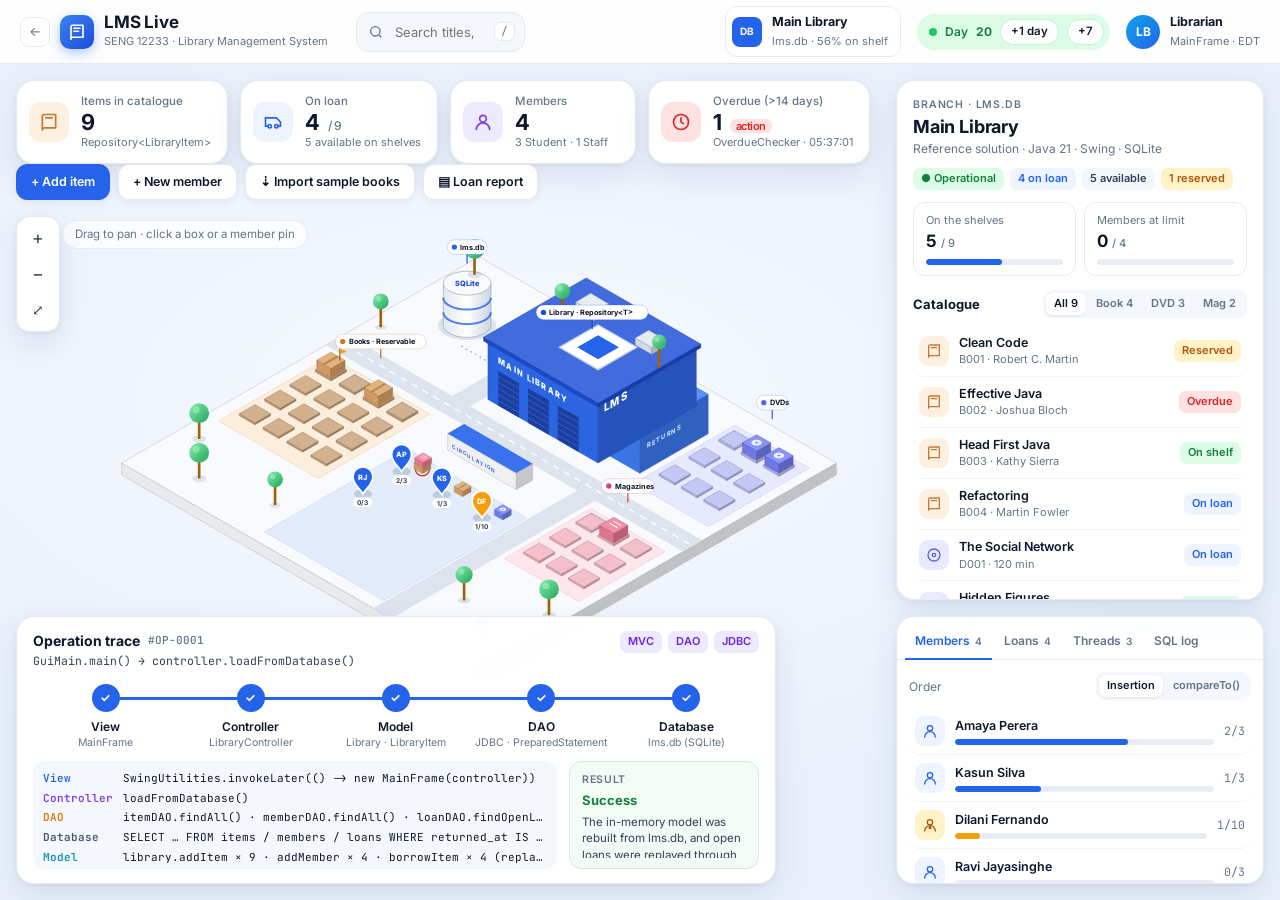
==== lms-demo/index.html @ fa18c715 "Add interactive LMS demo page Visual, interactive walkthrough of the LMS reference solution: isometr" ====
<!DOCTYPE html>
<html lang="en">
<head>
<meta charset="UTF-8"/>
<meta name="viewport" content="width=device-width, initial-scale=1.0"/>
<title>LMS Live Demo</title>
<meta name="description" content="Interactive, visual demo of the SENG 12233 Library Management System: encapsulation, inheritance, interfaces, exceptions, MVC, generics, JDBC and threads."/>
<link rel="preconnect" href="https://fonts.googleapis.com"/><link rel="preconnect" href="https://fonts.gstatic.com" crossorigin/>
<link href="https://fonts.googleapis.com/css2?family=Inter:wght@400;500;600;700&family=JetBrains+Mono:wght@400;500&display=swap" rel="stylesheet"/>
<style>
:root{
  --bg:#e9f0fb; --panel:#ffffff; --ink:#0f172a; --ink-2:#334155; --muted:#64748b; --line:#e5eaf2; --soft:#f4f7fc;
  --blue:#2563eb; --blue-50:#eef4ff; --blue-100:#dbe7ff;
  --green:#15803d; --green-50:#dcfce7; --amber:#b45309; --amber-50:#fef3c7; --red:#dc2626; --red-50:#fee2e2;
  --book:#c27a34; --dvd:#5b63e6; --mag:#d9466d; --staff:#f59e0b;
  --l-view:#2563eb; --l-ctrl:#7c3aed; --l-model:#0891b2; --l-dao:#d97706; --l-db:#475569;
  --shadow:0 12px 32px rgba(30,58,110,.10), 0 2px 6px rgba(30,58,110,.06);
  --mono:'JetBrains Mono',ui-monospace,Menlo,monospace;
}
*{box-sizing:border-box;margin:0;padding:0}
html,body{height:100%}
body{font-family:Inter,-apple-system,Segoe UI,sans-serif;background:var(--bg);color:var(--ink);font-size:13px;line-height:1.45;overflow:hidden}
button{font:inherit;cursor:pointer;border:none;background:none;color:inherit}
input,select{font:inherit;color:inherit}
code,.mono{font-family:var(--mono);font-size:.92em}
a{color:inherit;text-decoration:none}

/* ---------- Top bar ---------- */
.topbar{height:64px;display:flex;align-items:center;gap:16px;padding:0 20px;background:rgba(255,255,255,.92);backdrop-filter:blur(12px);border-bottom:1px solid var(--line);position:relative;z-index:30}
.brand{display:flex;align-items:center;gap:10px;min-width:0}
.back{width:30px;height:30px;border-radius:9px;display:grid;place-items:center;color:var(--muted);border:1px solid var(--line)}
.back:hover{color:var(--blue);border-color:var(--blue-100)}
.logo{width:34px;height:34px;border-radius:10px;background:linear-gradient(135deg,#3b82f6,#1d4ed8);display:grid;place-items:center;box-shadow:0 4px 12px rgba(37,99,235,.35)}
.brand b{font-size:17px;letter-spacing:-.01em;display:block;line-height:1.1}
.brand small{color:var(--muted);font-size:11px;white-space:nowrap}
.search{flex:1;max-width:520px;position:relative;margin-left:12px}
.search input{width:100%;height:40px;border-radius:12px;border:1px solid var(--line);background:var(--soft);padding:0 44px 0 38px;outline:none;transition:border-color .2s, box-shadow .2s}
.search input:focus{border-color:#93b4f8;box-shadow:0 0 0 4px rgba(37,99,235,.12);background:#fff}
.search .s-ic{position:absolute;left:12px;top:12px;color:var(--muted)}
.search kbd{position:absolute;right:10px;top:10px;font-family:var(--mono);font-size:11px;border:1px solid var(--line);border-radius:6px;padding:1px 6px;color:var(--muted);background:#fff}
.dropdown{position:absolute;top:46px;left:0;right:0;background:#fff;border-radius:14px;box-shadow:var(--shadow);border:1px solid var(--line);padding:6px;display:none;z-index:40}
.dropdown.open{display:block}
.dropdown .dd-head{padding:6px 8px;color:var(--muted);font-size:11px;display:flex;justify-content:space-between;gap:8px}
.dropdown .dd-row{display:flex;align-items:center;gap:10px;padding:7px 8px;border-radius:9px;cursor:pointer}
.dropdown .dd-row:hover{background:var(--blue-50)}
.spacer{flex:1}
.hub{display:flex;align-items:center;gap:10px;padding:6px 12px 6px 6px;border:1px solid var(--line);border-radius:12px;background:#fff}
.hub-badge{width:30px;height:30px;border-radius:8px;background:var(--blue);color:#fff;display:grid;place-items:center;font-weight:700;font-size:10px}
.hub b{display:block;font-size:12.5px}.hub small{color:var(--muted);font-size:11px}
.clock{display:flex;align-items:center;gap:8px;padding:0 6px 0 12px;height:36px;border-radius:999px;background:var(--green-50);color:var(--green);font-weight:600;font-size:12px;white-space:nowrap}
.clock button{height:26px;padding:0 10px;border-radius:999px;background:#fff;color:var(--ink);font-weight:600;font-size:11.5px;border:1px solid #bbf7d0}
.clock button:hover{border-color:var(--green)}
.live-dot{width:8px;height:8px;border-radius:50%;background:#22c55e;box-shadow:0 0 0 0 rgba(34,197,94,.6);animation:live 1.8s infinite}
@keyframes live{70%{box-shadow:0 0 0 8px rgba(34,197,94,0)}100%{box-shadow:0 0 0 0 rgba(34,197,94,0)}}
.user{display:flex;align-items:center;gap:10px}
.avatar{width:34px;height:34px;border-radius:50%;background:linear-gradient(135deg,#0ea5e9,#2563eb);color:#fff;display:grid;place-items:center;font-weight:700;font-size:12px}
.user b{display:block;font-size:12.5px}.user small{color:var(--muted);font-size:11px}

/* ---------- Stage ---------- */
.stage{position:relative;height:calc(100vh - 64px);min-height:640px;overflow:hidden;
  background:radial-gradient(1200px 600px at 40% 40%, #f6f9ff 0%, var(--bg) 70%)}
#scene{position:absolute;inset:0;width:100%;height:100%;cursor:grab;touch-action:none;user-select:none}
#scene.dragging{cursor:grabbing}
.overlay{position:absolute;z-index:5}
.panel{background:rgba(255,255,255,.96);border:1px solid rgba(226,232,240,.9);border-radius:18px;box-shadow:var(--shadow);backdrop-filter:blur(10px)}

/* KPIs */
.kpis{top:16px;left:16px;display:flex;gap:12px;flex-wrap:wrap;max-width:calc(100% - 420px)}
.kpi{display:flex;gap:12px;align-items:center;padding:12px 16px 12px 12px;min-width:186px}
.kpi .k-ic{width:40px;height:40px;border-radius:12px;display:grid;place-items:center;flex:none}
.kpi .k-lbl{font-size:11.5px;color:var(--muted);font-weight:500}
.kpi .k-val{font-size:22px;font-weight:700;letter-spacing:-.02em;line-height:1.15;display:flex;align-items:baseline;gap:8px}
.kpi .k-sub{font-size:11px;color:var(--muted)}
.delta{font-size:11px;font-weight:600;color:var(--green);background:var(--green-50);border-radius:6px;padding:1px 6px}
.delta.red{color:var(--red);background:var(--red-50)}
.kpi.flash{animation:flash .8s}
@keyframes flash{0%{box-shadow:0 0 0 0 rgba(37,99,235,.45),var(--shadow)}100%{box-shadow:0 0 0 14px rgba(37,99,235,0),var(--shadow)}}

.actions{top:100px;left:16px;display:flex;gap:8px;flex-wrap:wrap}
.btn{height:36px;padding:0 14px;border-radius:11px;display:inline-flex;align-items:center;gap:7px;font-weight:600;font-size:12.5px;background:#fff;border:1px solid var(--line);box-shadow:0 2px 6px rgba(30,58,110,.06);transition:transform .15s, border-color .15s, background .15s;white-space:nowrap}
.btn:hover{border-color:#b6cbf5;transform:translateY(-1px)}
.btn.primary{background:var(--blue);color:#fff;border-color:var(--blue)}
.btn.primary:hover{background:#1d4ed8}
.btn.sm{height:30px;padding:0 10px;font-size:12px;border-radius:9px}
.btn.danger{color:var(--red)}
.btn:disabled{opacity:.45;cursor:not-allowed;transform:none}

.zoom{left:16px;top:152px;display:flex;flex-direction:column;padding:4px;gap:2px;border-radius:14px}
.zoom button{width:34px;height:34px;border-radius:10px;display:grid;place-items:center;color:var(--ink-2);font-size:18px}
.zoom button:hover{background:var(--blue-50);color:var(--blue)}
.hint{position:absolute;left:62px;top:156px;z-index:4;font-size:11.5px;color:var(--muted);background:rgba(255,255,255,.8);border:1px solid var(--line);border-radius:999px;padding:5px 12px}

/* Inspector */
.inspector{top:16px;right:16px;width:368px;bottom:300px;display:flex;flex-direction:column;overflow:hidden}
.ins-scroll{overflow-y:auto;padding:16px;flex:1}
.ins-scroll::-webkit-scrollbar,.dock-body::-webkit-scrollbar,.log::-webkit-scrollbar{width:6px}
.ins-scroll::-webkit-scrollbar-thumb,.dock-body::-webkit-scrollbar-thumb,.log::-webkit-scrollbar-thumb{background:#d7deea;border-radius:6px}
.eyebrow{font-size:10.5px;font-weight:600;letter-spacing:.08em;text-transform:uppercase;color:var(--muted)}
.ins-title{font-size:18px;font-weight:700;letter-spacing:-.01em;margin-top:2px}
.ins-sub{color:var(--muted);font-size:12px}
.chips{display:flex;flex-wrap:wrap;gap:6px}
.chip{display:inline-flex;align-items:center;gap:5px;font-size:11px;font-weight:600;padding:3px 8px;border-radius:7px;background:var(--soft);color:var(--ink-2);white-space:nowrap}
.chip.green{background:var(--green-50);color:var(--green)}.chip.blue{background:var(--blue-50);color:var(--blue)}
.chip.amber{background:var(--amber-50);color:var(--amber)}.chip.red{background:var(--red-50);color:var(--red)}
.chip.violet{background:#ede9fe;color:#6d28d9}
.stats2{display:grid;grid-template-columns:1fr 1fr;gap:8px;margin:12px 0}
.stat{border:1px solid var(--line);border-radius:12px;padding:10px 12px}
.stat .s-l{font-size:11px;color:var(--muted)}.stat .s-v{font-size:17px;font-weight:700}
.stat .s-v small{font-size:11px;color:var(--muted);font-weight:500}
.bar{height:6px;border-radius:6px;background:#e8edf5;overflow:hidden;margin-top:6px}
.bar>i{display:block;height:100%;border-radius:6px;background:var(--blue);transition:width .5s}
.sec-h{display:flex;align-items:center;justify-content:space-between;margin:14px 0 8px}
.sec-h b{font-size:13px}
.seg{display:flex;background:var(--soft);border-radius:9px;padding:3px;gap:2px}
.seg button{padding:3px 8px;border-radius:7px;font-size:11px;font-weight:600;color:var(--muted)}
.seg button.on{background:#fff;color:var(--ink);box-shadow:0 1px 3px rgba(0,0,0,.08)}
.rows{display:flex;flex-direction:column}
.row{display:flex;align-items:center;gap:10px;padding:8px 6px;border-radius:10px;cursor:pointer;border-bottom:1px solid #f0f3f8}
.row:hover{background:var(--blue-50)}
.row .r-main{flex:1;min-width:0}
.row .r-t{font-weight:600;font-size:12.5px;white-space:nowrap;overflow:hidden;text-overflow:ellipsis}
.row .r-s{font-size:11px;color:var(--muted);white-space:nowrap;overflow:hidden;text-overflow:ellipsis}
.ic{width:30px;height:30px;border-radius:9px;display:grid;place-items:center;flex:none}
.ic.Book{background:#fdf0e1;color:var(--book)}.ic.DVD{background:#e9eaff;color:var(--dvd)}.ic.Magazine{background:#fde6ec;color:var(--mag)}
.ic.Student{background:var(--blue-50);color:var(--blue)}.ic.Staff{background:var(--amber-50);color:var(--amber)}
.linkback{font-size:12px;color:var(--blue);font-weight:600;display:inline-flex;gap:4px;margin-bottom:10px}
.sig{background:#0f172a;color:#e2e8f0;border-radius:12px;padding:10px 12px;font-family:var(--mono);font-size:11.5px;line-height:1.6;margin:10px 0;overflow-x:auto;white-space:pre}
.sig .kw{color:#f472b6}.sig .ty{color:#7dd3fc}.sig .cm{color:#64748b}.sig .st{color:#86efac}.sig .nu{color:#fbbf24}
.fields{border:1px solid var(--line);border-radius:12px;overflow:hidden}
.fields div{display:flex;justify-content:space-between;gap:10px;padding:6px 10px;font-size:12px;border-bottom:1px solid #f0f3f8}
.fields div:last-child{border-bottom:none}
.fields span:first-child{font-family:var(--mono);color:var(--muted);font-size:11.5px}
.fields span:last-child{font-weight:600;text-align:right;overflow:hidden;text-overflow:ellipsis;white-space:nowrap}
.act{display:flex;gap:6px;align-items:center;margin-top:8px}
.act select{flex:1;min-width:0;height:32px;border-radius:9px;border:1px solid var(--line);padding:0 8px;background:#fff}
.fee-row{display:grid;grid-template-columns:76px 1fr 54px;gap:8px;align-items:center;font-size:12px;padding:3px 0}
.fee-row.me{font-weight:700}
.fee-row .bar{margin:0;height:8px}
input[type=range]{width:100%;accent-color:var(--blue)}
.note{font-size:11.5px;color:var(--muted);margin-top:6px}
.note code{color:var(--ink-2)}

/* Tracker */
.tracker{left:16px;bottom:16px;right:400px;max-width:760px;height:268px;padding:14px 16px;display:flex;flex-direction:column}
.tr-head{display:flex;justify-content:space-between;gap:12px;align-items:flex-start}
.tr-title{font-weight:700;font-size:14px;display:flex;align-items:center;gap:8px}
.tr-title .tag{font-family:var(--mono);font-size:11px;color:var(--muted);font-weight:500}
.tr-call{font-family:var(--mono);font-size:11.5px;color:var(--ink-2);margin-top:2px;white-space:nowrap;overflow:hidden;text-overflow:ellipsis;max-width:420px}
.steps{display:grid;grid-template-columns:repeat(5,1fr);margin:14px 0 10px;position:relative}
.step{display:flex;flex-direction:column;align-items:center;text-align:center;position:relative;min-width:0}
.step::before{content:'';position:absolute;top:13px;right:50%;width:100%;height:3px;background:#e3e9f3;z-index:0}
.step:first-child::before{display:none}
.step.done::before,.step.error::before{background:var(--blue)}
.step .dot{width:28px;height:28px;border-radius:50%;background:#fff;border:3px solid #dbe3ef;display:grid;place-items:center;position:relative;z-index:1;font-size:12px;font-weight:700;color:#9aa8bd;transition:all .25s}
.step.done .dot{background:var(--blue);border-color:var(--blue);color:#fff}
.step.error .dot{background:var(--red);border-color:var(--red);color:#fff;box-shadow:0 0 0 5px var(--red-50)}
.step.active .dot{border-color:var(--blue);color:var(--blue);box-shadow:0 0 0 5px var(--blue-100)}
.step .lbl{font-weight:600;font-size:12px;margin-top:6px}
.step .sub{font-size:10.5px;color:var(--muted);white-space:nowrap;overflow:hidden;text-overflow:ellipsis;max-width:100%;padding:0 4px}
.step.skip .lbl,.step.skip .sub{opacity:.45}
.tr-body{display:flex;gap:12px;flex:1;min-height:0}
.log{flex:1;overflow-y:auto;background:var(--soft);border-radius:12px;padding:8px 10px;font-family:var(--mono);font-size:11px;list-style:none;counter-reset:l}
.log li{display:flex;gap:8px;padding:2px 0;opacity:0;animation:in .3s forwards;white-space:nowrap}
.log li .ly{flex:none;width:72px;font-weight:600}
.log li .tx{overflow:hidden;text-overflow:ellipsis}
.log li.err .tx{color:var(--red);font-weight:600}
@keyframes in{from{opacity:0;transform:translateY(3px)}to{opacity:1;transform:none}}
.result{width:190px;flex:none;border-radius:12px;padding:10px 12px;border:1px solid var(--line);display:flex;flex-direction:column;gap:4px;overflow:hidden}
.result.ok{background:#f3fbf6;border-color:#c9efd7}.result.err{background:#fff5f5;border-color:#fbd0d0}
.result .r-k{font-size:10.5px;font-weight:600;letter-spacing:.06em;text-transform:uppercase;color:var(--muted)}
.result .r-h{font-weight:700;font-size:13px;word-break:break-word}
.result.ok .r-h{color:var(--green)}.result.err .r-h{color:var(--red)}
.result .r-m{font-size:11.5px;color:var(--ink-2);overflow-y:auto}

/* Dock */
.dock{right:16px;bottom:16px;width:368px;height:268px;display:flex;flex-direction:column;overflow:hidden}
.tabs{display:flex;gap:2px;padding:8px 8px 0;border-bottom:1px solid var(--line)}
.tabs button{padding:7px 10px 9px;font-weight:600;font-size:12px;color:var(--muted);border-bottom:2px solid transparent;margin-bottom:-1px}
.tabs button.on{color:var(--blue);border-color:var(--blue)}
.tabs button small{font-weight:600;color:var(--muted);margin-left:2px}
.dock-body{flex:1;overflow-y:auto;padding:8px 12px 12px}
.th{display:flex;align-items:center;gap:10px;padding:9px 10px;border:1px solid var(--line);border-radius:12px;margin-bottom:8px}
.th .t-main{flex:1;min-width:0}
.th b{font-size:12.5px}
.th .t-s{font-size:11px;color:var(--muted)}
.beat{width:10px;height:10px;border-radius:50%;background:#cbd5e1;flex:none}
.beat.on{background:#22c55e;animation:live 1.8s infinite}
.beat.pulse{animation:beat .6s}
@keyframes beat{0%{transform:scale(1.8);background:#16a34a}100%{transform:scale(1)}}
.sql{font-family:var(--mono);font-size:10.8px;line-height:1.5}
.sql div{padding:3px 0;border-bottom:1px dashed #edf1f7;word-break:break-word}
.sql .th-n{color:var(--muted)}
.sql .bg{opacity:.55}
.race{display:grid;grid-template-columns:1fr 1fr;gap:8px;margin-top:6px}
.race .stat .s-v{font-family:var(--mono)}
table.tbl{width:100%;border-collapse:collapse;font-size:11.5px}
.tbl th{text-align:left;font-weight:600;color:var(--muted);font-size:10.5px;text-transform:uppercase;letter-spacing:.05em;padding:6px 4px;border-bottom:1px solid var(--line)}
.tbl td{padding:6px 4px;border-bottom:1px solid #f0f3f8;white-space:nowrap;max-width:120px;overflow:hidden;text-overflow:ellipsis}

/* Toasts / modal */
#toasts{position:absolute;top:16px;left:50%;transform:translateX(-50%);z-index:50;display:flex;flex-direction:column;gap:8px;align-items:center;pointer-events:none}
.toast{pointer-events:auto;display:flex;gap:10px;align-items:flex-start;background:#fff;border-radius:14px;padding:10px 14px;box-shadow:0 18px 40px rgba(15,23,42,.18);border:1px solid var(--line);max-width:440px;animation:tin .35s cubic-bezier(.2,.9,.3,1.2)}
.toast .t-ic{width:26px;height:26px;border-radius:8px;display:grid;place-items:center;flex:none;font-weight:800;color:#fff}
.toast.err .t-ic{background:var(--red)}.toast.ok .t-ic{background:#16a34a}.toast.warn .t-ic{background:#f59e0b}
.toast b{display:block;font-size:12.5px}.toast span{font-size:12px;color:var(--ink-2)}
@keyframes tin{from{opacity:0;transform:translateY(-10px) scale(.96)}}
.modal{position:fixed;inset:0;background:rgba(15,23,42,.35);backdrop-filter:blur(3px);z-index:100;display:none;place-items:center;padding:16px}
.modal.open{display:grid}
.modal-card{background:#fff;border-radius:20px;box-shadow:0 30px 80px rgba(15,23,42,.3);width:min(460px,100%);max-height:90vh;overflow:auto;padding:20px;animation:tin .3s}
.modal-card h3{font-size:17px;margin-bottom:2px}
.form{display:flex;flex-direction:column;gap:10px;margin-top:14px}
.form label{font-size:11.5px;font-weight:600;color:var(--ink-2);display:flex;flex-direction:column;gap:4px}
.form input{height:38px;border-radius:10px;border:1px solid var(--line);padding:0 12px;outline:none}
.form input:focus{border-color:#93b4f8;box-shadow:0 0 0 4px rgba(37,99,235,.12)}
.form .err-box{background:var(--red-50);color:var(--red);border-radius:10px;padding:8px 10px;font-size:12px;display:none}
.form .err-box.show{display:block}
.m-foot{display:flex;justify-content:flex-end;gap:8px;margin-top:16px}
.report-bar{display:grid;grid-template-columns:120px 1fr 28px;gap:10px;align-items:center;padding:4px 0;font-size:12.5px}
.report-bar .bar{height:12px;margin:0}

/* Scene */
.it{transition:transform .75s cubic-bezier(.45,.05,.2,1),opacity .3s;cursor:pointer}
.it.dim,.mem.dim{opacity:.18}
.it:hover .shape{filter:brightness(1.08)}
.it .selpin,.it .flag,.it .od{display:none}
.it.sel .selpin{display:block}
.it.reserved .flag{display:block}
.it.overdue .od{display:block}
.it.hl .shape{filter:drop-shadow(0 0 6px rgba(37,99,235,.9))}
.selpin{animation:bob 1.6s ease-in-out infinite}
@keyframes bob{50%{transform:translateY(-5px)}}
.od circle{animation:odp 1.4s infinite;transform-box:fill-box;transform-origin:center}
@keyframes odp{0%{transform:scale(.6);opacity:.9}100%{transform:scale(1.6);opacity:0}}
.mem{cursor:pointer;transition:opacity .3s}
.mem .mname{display:none}
.mem:hover .mname,.mem.sel .mname{display:block}
.mem.sel .pinbody{filter:drop-shadow(0 0 0 #fff) drop-shadow(0 4px 10px rgba(37,99,235,.55))}
.mem .pinbody{transition:transform .2s;transform-box:fill-box;transform-origin:bottom center}
.mem:hover .pinbody{transform:translateY(-3px)}
.dbring{opacity:0}
.db.pulse .dbring{animation:ring 1s}
@keyframes ring{0%{opacity:.8;transform:scale(1)}100%{opacity:0;transform:scale(1.8)}}
.dbring{transform-box:fill-box;transform-origin:center}
.flow{fill:none;stroke:var(--blue);stroke-width:2.5;stroke-dasharray:6 6;stroke-linecap:round;animation:flow 1.2s linear forwards}
@keyframes flow{0%{stroke-dashoffset:60;opacity:1}80%{opacity:1}100%{stroke-dashoffset:0;opacity:0}}
#van{transition:transform 1.4s cubic-bezier(.5,.05,.3,1),opacity .6s;opacity:0}
#van.on{opacity:1}

/* ---------- Responsive ---------- */
@media (max-width:1180px){
  body{overflow:auto}
  .topbar{flex-wrap:wrap;height:auto;padding:10px 16px;gap:10px}
  .search{order:5;flex-basis:100%;max-width:none;margin-left:0}
  .hub,.user{display:none}
  .stage{height:auto;min-height:0;display:flex;flex-direction:column;gap:12px;padding:12px 16px 24px;overflow:visible}
  .stage>*{min-width:0;max-width:100%}
  #scene{position:relative;height:min(58vh,520px);min-height:340px;order:3;border-radius:18px;background:rgba(255,255,255,.35)}
  .overlay{position:static;max-width:none}
  .kpis{order:1;display:grid;grid-template-columns:repeat(2,minmax(0,1fr));gap:8px}
  .kpi>div{min-width:0}.kpi .k-sub,.kpi .k-lbl{white-space:nowrap;overflow:hidden;text-overflow:ellipsis}
  .tr-call{max-width:100%}.tr-head{flex-direction:column}
  .clock{margin-left:auto}
  .kpi{min-width:0}
  .actions{order:2}
  .zoom,.hint{display:none}
  .tracker{order:4;height:auto;max-width:none}
  .tr-body{flex-direction:column}
  .result{width:auto}
  .log{max-height:150px}
  .inspector{order:5;width:auto;max-height:none}
  .dock{order:6;width:auto;height:380px}
  #toasts{position:fixed;top:12px}
}
@media (max-width:560px){
  .kpi .k-val{font-size:18px}
  .kpi{padding:10px}
  .kpi .k-ic{display:none}
  .steps .sub{display:none}
  .step .lbl{font-size:10.5px}
  .clock{font-size:11px}
  .brand small{display:none}
  .brand b{font-size:15px}
  .clock #nextWeek{display:none}
}
</style>
</head>
<body>

<header class="topbar">
  <div class="brand">
    <a class="back" href="../index.html" title="Back to the course page">←</a>
    <div class="logo"><svg width="18" height="18" viewBox="0 0 24 24" fill="none" stroke="#fff" stroke-width="2.2" stroke-linecap="round" stroke-linejoin="round"><path d="M4 19.5V5a2 2 0 0 1 2-2h14v16H6.5A2.5 2.5 0 0 0 4 21.5z"/><path d="M8 7h8M8 11h6"/></svg></div>
    <div><b>LMS Live</b><small>SENG 12233 · Library Management System</small></div>
  </div>
  <div class="search">
    <svg class="s-ic" width="16" height="16" viewBox="0 0 24 24" fill="none" stroke="currentColor" stroke-width="2"><circle cx="11" cy="11" r="7"/><path d="m20 20-3.5-3.5"/></svg>
    <input id="search" autocomplete="off" placeholder="Search titles, ids, authors…  library.search(text)"/>
    <kbd>/</kbd>
    <div id="searchDrop" class="dropdown"></div>
  </div>
  <div class="spacer"></div>
  <div class="hub"><span class="hub-badge">DB</span><div><b>Main Library</b><small id="hubSub"></small></div></div>
  <div class="clock"><span class="live-dot"></span>Day <b id="dayNum"></b><button id="nextDay" title="Advance the simulated clock">+1 day</button><button id="nextWeek" title="Advance the simulated clock">+7</button></div>
  <div class="user"><div class="avatar">LB</div><div><b>Librarian</b><small>MainFrame · EDT</small></div></div>
</header>

<main class="stage" id="stage">
  <svg id="scene" xmlns="http://www.w3.org/2000/svg" aria-label="Isometric view of the library">
    <defs>
      <linearGradient id="treeG" x1="0" y1="0" x2="1" y2="1"><stop offset="0" stop-color="#86efac"/><stop offset="1" stop-color="#22a35a"/></linearGradient>
      <linearGradient id="dbG" x1="0" x2="1"><stop offset="0" stop-color="#e2e8f0"/><stop offset=".5" stop-color="#ffffff"/><stop offset="1" stop-color="#cbd5e1"/></linearGradient>
    </defs>
    <g id="world"><g id="ground"></g><g id="statics"></g><g id="ghosts"></g><g id="dyn"></g><g id="fx"></g><g id="labels"></g></g>
  </svg>

  <section class="kpis overlay" id="kpis"></section>
  <div class="actions overlay">
    <button class="btn primary" id="btnAddItem">+ Add item</button>
    <button class="btn" id="btnAddMember">+ New member</button>
    <button class="btn" id="btnImport">⇣ Import sample books</button>
    <button class="btn" id="btnReport">▤ Loan report</button>
  </div>
  <div class="zoom overlay panel">
    <button id="zIn" title="Zoom in">+</button><button id="zOut" title="Zoom out">−</button><button id="zFit" title="Fit" style="font-size:14px">⤢</button>
  </div>
  <div class="hint">Drag to pan · click a box or a member pin</div>

  <aside class="inspector overlay panel"><div class="ins-scroll" id="inspector"></div></aside>
  <section class="tracker overlay panel" id="tracker"></section>
  <section class="dock overlay panel">
    <div class="tabs" id="tabs"></div>
    <div class="dock-body" id="dock"></div>
  </section>
  <div id="toasts"></div>
</main>

<div class="modal" id="modal"><div class="modal-card" id="modalCard"></div></div>

<script>
/* =====================================================================
   1. THE JAVA MODEL, MIRRORED IN JAVASCRIPT
   Same class names, same rules, same exception messages as the
   reference solution (final/src/lms). Every call records a trace entry
   tagged with its MVC layer so the UI can show how a request travels.
   ===================================================================== */
let TRACE = [];
const T = (layer, text) => TRACE.push({ layer, text });

// ---- lms.exception ----
class ItemNotAvailableException extends Error { constructor(m){ super(m); this.name='ItemNotAvailableException'; this.kind='checked'; } }
class MemberNotFoundException extends Error { constructor(id){ super(`No member with id '${id}'`); this.name='MemberNotFoundException'; this.kind='unchecked'; this.memberId=id; } }
class IllegalArgumentException extends Error { constructor(m){ super(m); this.name='IllegalArgumentException'; this.kind='unchecked'; } }
class DataAccessException extends Error { constructor(m){ super(m); this.name='DataAccessException'; this.kind='unchecked'; } }

// ---- lms.model ----
class Member {
  #memberId; #name; #borrowedCount = 0; #maxBorrowLimit;
  constructor(memberId, name, maxBorrowLimit){ this.setMemberId(memberId); this.setName(name); this.#maxBorrowLimit = maxBorrowLimit; }
  getMemberId(){ return this.#memberId; }
  getName(){ return this.#name; }
  getBorrowedCount(){ return this.#borrowedCount; }
  getMaxBorrowLimit(){ return this.#maxBorrowLimit; }
  setMemberId(v){ if (v == null || !String(v).trim()) throw new IllegalArgumentException('Member ID cannot be blank'); this.#memberId = v; }
  setName(v){ if (v == null || !String(v).trim()) throw new IllegalArgumentException('Name cannot be blank'); this.#name = v; }
  setBorrowedCount(v){ if (v < 0) throw new IllegalArgumentException('Borrowed count cannot be negative'); this.#borrowedCount = v; }
  incrementBorrowedCount(){ this.setBorrowedCount(this.#borrowedCount + 1); }
  decrementBorrowedCount(){ this.setBorrowedCount(this.#borrowedCount - 1); }
  /** Natural order: MOST active member first. */
  compareTo(other){ return other.getBorrowedCount() - this.#borrowedCount; }
}
class Student extends Member { static STUDENT_BORROW_LIMIT = 3; constructor(id, name){ super(id, name, Student.STUDENT_BORROW_LIMIT); } }
class Staff extends Member { static STAFF_BORROW_LIMIT = 10; constructor(id, name){ super(id, name, Staff.STAFF_BORROW_LIMIT); } }

/** abstract class LibraryItem implements Loanable */
class LibraryItem {
  #id; #title; #isBorrowed = false; #borrower = null;
  constructor(id, title){
    if (new.target === LibraryItem) throw new TypeError('LibraryItem is abstract; cannot be instantiated');
    this.setId(id); this.setTitle(title);
  }
  getId(){ return this.#id; }
  getTitle(){ return this.#title; }
  isBorrowed(){ return this.#isBorrowed; }
  getBorrower(){ return this.#borrower; }
  setId(v){ if (v == null || !String(v).trim()) throw new IllegalArgumentException('Id cannot be blank'); this.#id = v; }
  setTitle(v){ if (v == null || !String(v).trim()) throw new IllegalArgumentException('Title cannot be blank'); this.#title = v; }
  // ---- Loanable contract ----
  loan(member){
    T('model', `${this.constructor.name}.loan(${member.getMemberId()})  // inherited from LibraryItem`);
    if (this.#isBorrowed) throw new ItemNotAvailableException(`${this.#title} is already on loan.`);
    if (member.getBorrowedCount() >= member.getMaxBorrowLimit())
      throw new ItemNotAvailableException(`${member.getName()} has reached the limit of ${member.getMaxBorrowLimit()} items.`);
    this.#isBorrowed = true; this.#borrower = member; member.incrementBorrowedCount();
    T('model', `isBorrowed = true; ${member.getMemberId()}.borrowedCount → ${member.getBorrowedCount()}`);
  }
  returnItem(){
    T('model', `${this.constructor.name}.returnItem()`);
    if (!this.#isBorrowed) throw new ItemNotAvailableException(`${this.#title} is not on loan.`);
    this.#borrower.decrementBorrowedCount(); this.#borrower = null; this.#isBorrowed = false;
  }
  /** abstract: every subclass MUST override */
  calculateLateFee(daysLate){ throw new Error('abstract method'); }
}
class Book extends LibraryItem {        // extends LibraryItem implements Reservable
  #author; #reservedBy = null;
  constructor(id, title, author){ super(id, title); this.setAuthor(author); }
  getAuthor(){ return this.#author; }
  setAuthor(v){ if (v == null || !String(v).trim()) throw new IllegalArgumentException('Author cannot be blank'); this.#author = v; }
  calculateLateFee(daysLate){ return daysLate * 10.0; }
  reserve(member){
    if (this.#reservedBy) return { ok:false, msg:`${this.getTitle()} is already reserved by ${this.#reservedBy.getName()}` };
    this.#reservedBy = member; return { ok:true, msg:`${this.getTitle()} reserved for ${member.getName()}` };
  }
  cancelReservation(){ this.#reservedBy = null; return { ok:true, msg:`Reservation cancelled for ${this.getTitle()}` }; }
  isReserved(){ return this.#reservedBy != null; }
  getReservedBy(){ return this.#reservedBy; }
}
class DVD extends LibraryItem {
  #durationMinutes;
  constructor(id, title, durationMinutes){ super(id, title); this.#durationMinutes = durationMinutes; }
  getDurationMinutes(){ return this.#durationMinutes; }
  calculateLateFee(daysLate){ return daysLate * 25.0; }
}
class Magazine extends LibraryItem {
  #issueNumber;
  constructor(id, title, issueNumber){ super(id, title); this.#issueNumber = issueNumber; }
  getIssueNumber(){ return this.#issueNumber; }
  calculateLateFee(daysLate){ return daysLate * 5.0; }
}
/** `item instanceof Reservable` - JS has no interfaces, so check the contract's methods. */
const isReservable = x => typeof x.reserve === 'function' && typeof x.isReserved === 'function';

// ---- lms.service ----
/** Repository<T> - generic store, a Map inside for O(1) lookup by id. */
class Repository {
  #store = new Map(); #idOf;
  constructor(idOf){ this.#idOf = idOf; }
  add(e){ const id = this.#idOf(e); if (this.#store.has(id)) throw new IllegalArgumentException(`An entry with id '${id}' already exists`); this.#store.set(id, e); }
  findById(id){ return this.#store.get(id) ?? null; }        // Optional<T>
  exists(id){ return this.#store.has(id); }
  findAll(){ return [...this.#store.values()]; }
  search(pred){ return [...this.#store.values()].filter(pred); }
  size(){ return this.#store.size; }
}

class Library {
  #items = new Repository(i => i.getId());
  #members = new Repository(m => m.getMemberId());
  addItem(item){ this.#items.add(item); T('model', `items.add(${item.constructor.name} ${item.getId()})  // Repository<LibraryItem>`); }
  addMember(m){ this.#members.add(m); T('model', `members.add(${m.constructor.name} ${m.getMemberId()})  // Repository<Member>`); }
  hasItem(id){ return this.#items.exists(id); }
  hasMember(id){ return this.#members.exists(id); }
  findMember(id){
    T('model', `library.findMember("${id}")`);
    const m = this.#members.findById(id);
    if (!m) throw new MemberNotFoundException(id);
    return m;
  }
  findItem(id){
    T('model', `library.findItem("${id}")`);
    const i = this.#items.findById(id);
    if (!i) throw new ItemNotAvailableException(`No item with id '${id}'`);
    return i;
  }
  borrowItem(itemId, memberId){ const m = this.findMember(memberId); const i = this.findItem(itemId); i.loan(m); }
  returnItem(itemId){ this.findItem(itemId).returnItem(); }
  reserveIfPossible(item, member){
    T('model', `item instanceof Reservable → ${isReservable(item)}`);
    if (isReservable(item)) return item.reserve(member);
    return { ok:false, msg:`${item.getTitle()} cannot be reserved.` };
  }
  getItems(){ return this.#items.findAll(); }
  getMembers(){ return this.#members.findAll(); }
  membersByActivity(){ return this.#members.findAll().sort((a, b) => a.compareTo(b)); }   // Collections.sort(list)
  search(text){
    const q = text.trim().toLowerCase();
    return this.#items.search(i => i.getTitle().toLowerCase().includes(q) || i.getId().toLowerCase().includes(q)
      || (i instanceof Book && i.getAuthor().toLowerCase().includes(q)));
  }
  /** groupingBy(borrower name, TreeMap::new, counting()) */
  loansPerMember(){
    const map = {};
    this.#items.findAll().filter(i => i.isBorrowed()).forEach(i => { const n = i.getBorrower().getName(); map[n] = (map[n] || 0) + 1; });
    return Object.fromEntries(Object.entries(map).sort(([a], [b]) => a.localeCompare(b)));
  }
  availableItems(){ return this.#items.findAll().filter(i => !i.isBorrowed()).sort((a, b) => a.getTitle().localeCompare(b.getTitle())); }
}

// ---- lms.dao : an in-memory stand-in for SQLite that logs the real SQL ----
const SQL_LOG = [];
const DB = { items: [], members: [], loans: [], failNext: false };
function sqlLog(sql, thread = 'AWT-EventQueue-0'){
  SQL_LOG.push({ t: clockStr(), thread, sql });
  if (SQL_LOG.length > 150) SQL_LOG.shift();
  if (!thread.startsWith('overdue') && !BOOTING) pulseDb();
}
const q = v => typeof v === 'number' ? v : `'${String(v).replace(/'/g, "''")}'`;
function maybeFail(){
  if (DB.failNext){ DB.failNext = false; T('db', 'SQLException: [SQLITE_BUSY] database is locked'); T('dao', 'catch (SQLException e) → throw new DataAccessException(...)');
    throw new DataAccessException('Could not save to the database (database is locked)'); }
}
const ItemDAO = {
  insert(item){
    const type = item.constructor.name;
    const detail = item instanceof Book ? item.getAuthor() : item instanceof DVD ? item.getDurationMinutes() : item.getIssueNumber();
    const sql = `INSERT INTO items (id, type, title, detail) VALUES (${q(item.getId())}, ${q(type)}, ${q(item.getTitle())}, ${q(String(detail))})`;
    T('dao', `itemDAO.insert(${item.getId()})  // PreparedStatement`); maybeFail(); T('db', sql);
    DB.items.push({ id: item.getId(), type }); sqlLog(sql, CUR_THREAD);
  }
};
const MemberDAO = {
  insert(m){
    const sql = `INSERT INTO members (id, type, name) VALUES (${q(m.getMemberId())}, ${q(m.constructor.name)}, ${q(m.getName())})`;
    T('dao', `memberDAO.insert(${m.getMemberId()})`); maybeFail(); T('db', sql);
    DB.members.push({ id: m.getMemberId() }); sqlLog(sql);
  }
};
const LoanDAO = {
  recordLoan(itemId, memberId){
    const sql = `INSERT INTO loans (item_id, member_id, borrowed_at) VALUES (${q(itemId)}, ${q(memberId)}, ${q('day ' + STATE.today)})`;
    T('dao', `loanDAO.recordLoan("${itemId}", "${memberId}")`); maybeFail(); T('db', sql);
    DB.loans.push({ itemId, memberId, borrowedAt: STATE.today, returnedAt: null }); sqlLog(sql);
  },
  recordReturn(itemId){
    const sql = `UPDATE loans SET returned_at = ${q('day ' + STATE.today)} WHERE item_id = ${q(itemId)} AND returned_at IS NULL`;
    T('dao', `loanDAO.recordReturn("${itemId}")`); maybeFail(); T('db', sql);
    const row = DB.loans.find(l => l.itemId === itemId && l.returnedAt == null); if (row) row.returnedAt = STATE.today; sqlLog(sql);
  },
  openLoan(itemId){ return DB.loans.find(l => l.itemId === itemId && l.returnedAt == null); },
  countOverdue(loanDays){
    const cutoff = STATE.today - loanDays;
    sqlLog(`SELECT COUNT(*) FROM loans WHERE returned_at IS NULL AND borrowed_at < ${q('day ' + cutoff)}`, 'overdue-checker');
    return DB.loans.filter(l => l.returnedAt == null && l.borrowedAt < cutoff).length;
  },
  history(){ return DB.loans.slice().reverse(); }
};

// ---- the C in MVC ----
class LibraryController {
  constructor(library){ this.library = library; }
  static loanDays(){ return 14; }
  addItem(type, id, title, detail){
    T('controller', `addItem("${type}", "${id}", "${title}", "${detail}")`);
    if (this.library.hasItem(id)) throw new IllegalArgumentException(`An item with id '${id}' already exists`);
    T('controller', `new ${type}(...)  // constructor + setters validate`);
    let item;
    switch (type){
      case 'Book': item = new Book(id, title, detail); break;
      case 'DVD': item = new DVD(id, title, this.#parseWholeNumber(detail, 'Duration')); break;
      case 'Magazine': item = new Magazine(id, title, this.#parseWholeNumber(detail, 'Issue number')); break;
      default: throw new IllegalArgumentException('Unknown item type: ' + type);
    }
    T('model', `${type} created; fields are private, set through validated setters`);
    ItemDAO.insert(item);           // validate → save to DB → add to memory
    this.library.addItem(item);
    return item;
  }
  addMember(type, id, name){
    T('controller', `addMember("${type}", "${id}", "${name}")`);
    if (this.library.hasMember(id)) throw new IllegalArgumentException(`A member with id '${id}' already exists`);
    const m = type === 'Staff' ? new Staff(id, name) : new Student(id, name);
    T('model', `new ${m.constructor.name}(...) → super(id, name, ${m.getMaxBorrowLimit()})`);
    MemberDAO.insert(m);
    this.library.addMember(m);
    return m;
  }
  borrow(itemId, memberId){
    T('controller', `borrow("${itemId}", "${memberId}")`);
    this.library.borrowItem(itemId, memberId);      // rules first
    try { LoanDAO.recordLoan(itemId, memberId); }   // then persist
    catch (e){
      T('controller', `rollback → library.returnItem("${itemId}")`);
      this.library.returnItem(itemId);              // undo the in-memory change
      throw e;
    }
  }
  giveBack(itemId){
    T('controller', `giveBack("${itemId}")`);
    this.library.returnItem(itemId);
    LoanDAO.recordReturn(itemId);
  }
  countOverdue(){ return LoanDAO.countOverdue(LibraryController.loanDays()); }
  search(text){
    T('controller', `search("${text}")`);
    if (!text || !text.trim()){ T('controller', 'blank search → library.getItems()'); return this.library.getItems(); }
    T('model', 'items.search(i -> title / id / author contains q)  // stream().filter()');
    return this.library.search(text);
  }
  #parseWholeNumber(text, label){
    const s = String(text ?? '').trim();
    if (!/^[+-]?\d+$/.test(s)) throw new IllegalArgumentException(`${label} must be a whole number`);
    return parseInt(s, 10);
  }
}

/* =====================================================================
   2. APP STATE + SEED DATA  (what loadFromDatabase() would rebuild)
   ===================================================================== */
const STATE = { today: 20, sel: null, catFilter: 'All', tab: 'members', sortByActivity: false, searchQ: '',
  feeDays: 3, checkerOn: true, lastCheck: null, overdue: 0, importing: false, importPct: 0, importMsg: 'Not started',
  race: null, added: 0, opSeq: 0 };
let BOOTING = true, CUR_THREAD = 'AWT-EventQueue-0';
const library = new Library();
const controller = new LibraryController(library);

(function seed(){
  [['Book','B001','Clean Code','Robert C. Martin'],['Book','B002','Effective Java','Joshua Bloch'],['Book','B003','Head First Java','Kathy Sierra'],
   ['Book','B004','Refactoring','Martin Fowler'],['DVD','D001','The Social Network','120'],['DVD','D002','Hidden Figures','127'],
   ['DVD','D003','The Imitation Game','114'],['Magazine','M001','IEEE Software','42'],['Magazine','M002','Wired','318']]
   .forEach(a => controller.addItem(...a));
  [['Student','S001','Amaya Perera'],['Student','S002','Kasun Silva'],['Staff','T001','Dilani Fernando'],['Student','S003','Ravi Jayasinghe']]
   .forEach(a => controller.addMember(...a));
  const day = STATE.today;
  [['B002','S001',3],['M001','S001',18],['D001','T001',17],['B004','S002',12]].forEach(([i, m, d]) => { STATE.today = d; controller.borrow(i, m); });
  STATE.today = day;
  library.getItems()[0].reserve(library.findMember('S002'));
  SQL_LOG.length = 0;
  ['-- DriverManager.getConnection("jdbc:sqlite:lms.db")',
   'CREATE TABLE IF NOT EXISTS items (id TEXT PRIMARY KEY, type TEXT NOT NULL, title TEXT NOT NULL, detail TEXT)',
   'CREATE TABLE IF NOT EXISTS members (id TEXT PRIMARY KEY, type TEXT NOT NULL, name TEXT NOT NULL)',
   'CREATE TABLE IF NOT EXISTS loans (id INTEGER PRIMARY KEY AUTOINCREMENT, item_id TEXT, member_id TEXT, borrowed_at TEXT, returned_at TEXT)',
   'SELECT id, type, title, detail FROM items', 'SELECT id, type, name FROM members',
   'SELECT item_id, member_id FROM loans WHERE returned_at IS NULL'].forEach(s => sqlLog(s, 'main'));
  TRACE = [];
  BOOTING = false;
})();

/* =====================================================================
   3. ISOMETRIC SCENE
   ===================================================================== */
const S = 26, CX = 0.866 * S, CY = 0.5 * S;
const P = (x, y, z = 0) => [(x - y) * CX, (x + y) * CY - z * S];
const pts = arr => arr.map(p => P(...p).map(n => n.toFixed(1)).join(',')).join(' ');
function shade(hex, f){
  const n = parseInt(hex.slice(1), 16); let r = n >> 16, g = (n >> 8) & 255, b = n & 255;
  const t = f < 0 ? 0 : 255, p = Math.abs(f);
  r = Math.round((t - r) * p + r); g = Math.round((t - g) * p + g); b = Math.round((t - b) * p + b);
  return `rgb(${r},${g},${b})`;
}
function box(x, y, z, w, d, h, col, extra = ''){
  const st = `stroke="${shade(col, -0.32)}" stroke-width=".6" stroke-linejoin="round"`;
  return `<g ${extra}>
    <polygon points="${pts([[x,y+d,z],[x+w,y+d,z],[x+w,y+d,z+h],[x,y+d,z+h]])}" fill="${shade(col,-0.06)}" ${st}/>
    <polygon points="${pts([[x+w,y,z],[x+w,y+d,z],[x+w,y+d,z+h],[x+w,y,z+h]])}" fill="${shade(col,-0.22)}" ${st}/>
    <polygon points="${pts([[x,y,z+h],[x+w,y,z+h],[x+w,y+d,z+h],[x,y+d,z+h]])}" fill="${shade(col,0.16)}" ${st}/></g>`;
}
const flat = (x, y, w, d, fill, z = 0, extra = '') => `<polygon points="${pts([[x,y,z],[x+w,y,z],[x+w,y+d,z],[x,y+d,z]])}" fill="${fill}" ${extra}/>`;
const faceL = (x, y, z, txt, size, fill, weight = 800) => { const [sx, sy] = P(x, y, z); return `<text transform="matrix(0.866,0.5,0,1,${sx},${sy})" font-size="${size}" font-weight="${weight}" fill="${fill}" letter-spacing="2">${txt}</text>`; };
const faceR = (x, y, z, txt, size, fill, weight = 800) => { const [sx, sy] = P(x, y, z); return `<text transform="matrix(0.866,-0.5,0,1,${sx},${sy})" font-size="${size}" font-weight="${weight}" fill="${fill}" letter-spacing="2">${txt}</text>`; };

const COLORS = { Book: '#dda466', DVD: '#7480f5', Magazine: '#f07a97' };
const grid = (x0, y0, cols, rows, dx, dy) => { const a = []; for (let r = 0; r < rows; r++) for (let c = 0; c < cols; c++) a.push([x0 + c * dx, y0 + r * dy]); return a; };
const ZONES = {
  Book: { slots: grid(1.25, 11.2, 4, 4, 1.6, 1.7), pallet: '#c9a27a' },
  DVD: { slots: grid(18.85, 1.7, 3, 3, 1.5, 2.0), pallet: '#b8bdf2' },
  Magazine: { slots: grid(18.85, 11.3, 3, 3, 1.5, 1.75), pallet: '#f0b3c1' }
};
const memberWorld = i => [9.9 + (i % 3) * 2.7, 15.1 + Math.floor(i / 3) * 2.6];
const PIN = 'M0 0 C-3 -7 -15 -14 -15 -26 A15 15 0 1 1 15 -26 C15 -14 3 -7 0 0Z';

function tree(x, y, r = 15){
  const [bx, by] = P(x, y, 0), [cx, cy] = P(x, y, 1.5);
  return `<g><ellipse cx="${bx}" cy="${by}" rx="${r*.7}" ry="${r*.35}" fill="rgba(30,58,110,.12)"/>
    <rect x="${bx-2}" y="${cy}" width="4" height="${by-cy}" fill="#a16207"/>
    <circle cx="${cx}" cy="${cy}" r="${r}" fill="url(#treeG)"/><circle cx="${cx-r*.3}" cy="${cy-r*.35}" r="${r*.35}" fill="#bbf7d0" opacity=".45"/></g>`;
}
function labelPin(x, y, z, text, color){
  const [sx, sy] = P(x, y, z), w = text.length * 6.4 + 22;
  return `<g transform="translate(${sx},${sy})"><line x1="0" y1="0" x2="0" y2="-14" stroke="${color}" stroke-width="2"/>
    <rect x="${-w/2}" y="-36" width="${w}" height="22" rx="11" fill="#fff" stroke="${color}" stroke-opacity=".35"/>
    <circle cx="${-w/2+11}" cy="-25" r="4" fill="${color}"/>
    <text x="${-w/2+20}" y="-21" font-size="11" font-weight="700" fill="#0f172a">${esc(text)}</text></g>`;
}

function buildStatic(){
  let g = box(0, 0, -0.7, 24, 24, 0.7, '#f7f9fd');
  // roads
  g += flat(0, 9, 24, 1.3, '#dde4ee') + flat(7.2, 0, 1.2, 9, '#dde4ee') + flat(16.9, 10.3, 1.2, 13.7, '#dde4ee');
  g += `<line x1="${P(0,9.65)[0]}" y1="${P(0,9.65)[1]}" x2="${P(24,9.65)[0]}" y2="${P(24,9.65)[1]}" stroke="#fff" stroke-width="2" stroke-dasharray="10 9"/>`;
  // zone pads
  g += flat(0.8, 10.8, 6.7, 7.5, '#fbeedd', 0, 'stroke="#f0d7b6"') + flat(18.4, 1.2, 5, 6.8, '#e7e9fe', 0, 'stroke="#cfd3fb"')
     + flat(18.4, 10.9, 5, 5.8, '#fde6ec', 0, 'stroke="#f7c9d5"') + flat(8.8, 13.6, 8, 9.6, '#e3ecfb', 0, 'stroke="#c9d8f5"');
  // pallets
  for (const [t, z] of Object.entries(ZONES)) z.slots.forEach(([x, y]) => g += box(x - 0.05, y - 0.05, 0, 1.05, 1.05, 0.12, z.pallet));
  // database cylinder
  const [dx, dy] = P(3.6, 4.4, 0), H = 64;
  g += `<g class="db" id="db"><ellipse cx="${dx}" cy="${dy}" rx="44" ry="22" fill="rgba(30,58,110,.12)"/>
    <ellipse class="dbring" cx="${dx}" cy="${dy-H}" rx="36" ry="18" fill="none" stroke="#2563eb" stroke-width="3"/>
    <path d="M${dx-36} ${dy-H} v${H} a36 18 0 0 0 72 0 v${-H}z" fill="url(#dbG)" stroke="#94a3b8"/>
    <path d="M${dx-36} ${dy-H+22} a36 18 0 0 0 72 0 M${dx-36} ${dy-H+44} a36 18 0 0 0 72 0" fill="none" stroke="#2563eb" stroke-width="3" opacity=".8"/>
    <ellipse cx="${dx}" cy="${dy-H}" rx="36" ry="18" fill="#f8fafc" stroke="#94a3b8"/>
    <text x="${dx}" y="${dy-H+5}" text-anchor="middle" font-size="11" font-weight="800" fill="#1d4ed8">SQLite</text></g>`;
  g += `<path d="M${P(4.6,5.8)[0]} ${P(4.6,5.8)[1]} L${P(8.2,5.8)[0]} ${P(8.2,5.8)[1]}" stroke="#93b4f8" stroke-width="2" stroke-dasharray="3 5"/>`;
  // building + wing
  g += box(16, 2.6, 0, 2, 4.6, 2.3, '#3d7cf6');
  g += box(8.6, 1.4, 0, 7.4, 6.6, 3.4, '#2f6bf0') + box(8.45, 1.25, 3.4, 7.7, 6.9, 0.22, '#1e4fd6');
  g += box(10, 2.5, 3.62, 1.2, 1, 0.5, '#e2e8f0') + box(14, 2.6, 3.62, 1.1, 0.9, 0.4, '#e2e8f0');
  g += flat(11.6, 3.6, 2.6, 2.6, '#ffffff', 3.63, 'stroke="#bfd2fb" stroke-width="2"') + flat(12.2, 4.2, 1.4, 1.4, '#2563eb', 3.64);
  [[9.3, 10.7], [11.3, 12.7], [13.3, 14.7]].forEach(([a, b]) => {
    g += `<polygon points="${pts([[a,8.01,0],[b,8.01,0],[b,8.01,2],[a,8.01,2]])}" fill="#1b3f9f"/>`;
    for (let z = 0.3; z < 2; z += 0.35) g += `<polyline points="${pts([[a,8.02,z],[b,8.02,z]])}" stroke="#3567d8" stroke-width="1.2" fill="none"/>`;
  });
  g += faceL(9.3, 8, 2.45, 'MAIN LIBRARY', 13, '#ffffff');
  g += faceR(16, 7.6, 2.75, 'LMS', 17, '#ffffff');
  g += faceR(18, 6.7, 1.2, 'RETURNS', 10, '#dbe7ff', 700);
  // desk
  g += box(10.2, 11.2, 0, 4.6, 1.1, 0.95, '#ffffff') + flat(10.2, 11.2, 4.6, 1.1, '#2563eb', 0.96, 'opacity=".9"');
  g += faceL(10.5, 12.3, 0.25, 'CIRCULATION', 8, '#2563eb', 700);
  // trees
  [[0.9, 1.2], [0.8, 7.4, 12], [6.3, 0.7, 12], [23.2, 18.5], [19.5, 20.5, 13], [23, 22.8, 12], [3.5, 22.3], [1.2, 20], [7.6, 21.3, 12], [12.5, 0.4, 11]]
    .forEach(([x, y, r]) => g += tree(x, y, r));
  document.getElementById('ground').innerHTML = g;
  // van (used by the import worker)
  document.getElementById('fx').innerHTML = `<g id="van" style="transform:translate(${P(-6,9.2,0)[0]}px,${P(-6,9.2,0)[1]}px)">
    ${box(0, 0, 0, 2.4, 1, 1.2, '#ffffff')}${box(2.4, 0.05, 0, 0.8, 0.9, 0.85, '#2563eb')}
    ${faceL(0.2, 1, 0.45, 'IMPORT', 9, '#2563eb', 800)}</g>`;
  document.getElementById('labels').innerHTML = labelPin(4.2, 10.8, 1.6, 'Books · Reservable', '#c27a34') + labelPin(20.9, 1.2, 1.6, 'DVDs', '#5b63e6')
    + labelPin(20.9, 10.9, 1.6, 'Magazines', '#d9466d') + labelPin(3.6, 4.4, 3.6, 'lms.db', '#2563eb') + labelPin(12.3, 4.7, 4.3, 'Library · Repository<T>', '#1d4ed8');
}

function itemShape(type){
  const c = COLORS[type];
  let deco = '';
  if (type === 'Book') deco = `<polygon points="${pts([[0.4,0,0.56],[0.55,0,0.56],[0.55,0.95,0.56],[0.4,0.95,0.56]])}" fill="${shade(c,-0.25)}" opacity=".7"/>`;
  if (type === 'DVD') { const [x, y] = P(0.47, 0.47, 0.56); deco = `<ellipse cx="${x}" cy="${y}" rx="8" ry="4.5" fill="#fff" opacity=".85"/><ellipse cx="${x}" cy="${y}" rx="2.2" ry="1.3" fill="${c}"/>`; }
  if (type === 'Magazine') deco = `<polyline points="${pts([[0.2,0.25,0.56],[0.75,0.25,0.56]])}" stroke="#fff" stroke-width="1.6"/><polyline points="${pts([[0.2,0.5,0.56],[0.75,0.5,0.56]])}" stroke="#fff" stroke-width="1.6"/>`;
  const [px, py] = P(0.47, 0.47, 0.6), [fx, fy] = P(0.8, 0.2, 0.55), [ox, oy] = P(0.47, 0.47, 0);
  return `<g class="od"><circle cx="${ox}" cy="${oy}" r="18" fill="none" stroke="#dc2626" stroke-width="3"/></g>
    <g class="shape">${box(0, 0, 0, 0.95, 0.95, 0.55, c)}${deco}</g>
    <g class="flag"><line x1="${fx}" y1="${fy}" x2="${fx}" y2="${fy-18}" stroke="#92400e" stroke-width="1.6"/><path d="M${fx} ${fy-18} l11 4 -11 4z" fill="#f59e0b"/></g>
    <g class="selpin" transform="translate(${px},${py-4})"><path d="${PIN}" transform="scale(.8)" fill="#2563eb" stroke="#fff" stroke-width="2"/><circle cx="0" cy="-21" r="5" fill="#fff"/></g>`;
}

const itemEls = new Map(), memEls = new Map();
let reorderTimer;
function setTf(el, x, y, s = 1){ el.style.transform = `translate(${x.toFixed(1)}px,${y.toFixed(1)}px) scale(${s})`; }

function renderScene(opts = {}){
  const dyn = document.getElementById('dyn');
  const items = library.getItems(), members = library.getMembers();
  const mpos = new Map(members.map((m, i) => [m.getMemberId(), memberWorld(i)]));
  const typeIdx = { Book: 0, DVD: 0, Magazine: 0 }, held = new Map();
  const match = STATE.searchQ.trim() ? new Set(library.search(STATE.searchQ).map(i => i.getId())) : null;
  let ghosts = ''; const live = new Set();
  for (const it of items){
    const type = it.constructor.name, z = ZONES[type], idx = typeIdx[type]++;
    const slot = z.slots[idx % z.slots.length], layer = Math.floor(idx / z.slots.length);
    let wx, wy, wz, sc = 1;
    if (it.isBorrowed()){
      if (layer === 0) ghosts += flat(slot[0], slot[1], 0.95, 0.95, 'none', 0.13, 'stroke="#94a3b8" stroke-dasharray="3 3" stroke-width="1.2"');
      const mid = it.getBorrower().getMemberId(), mp = mpos.get(mid), k = held.get(mid) || 0; held.set(mid, k + 1);
      wx = mp[0] + 0.25 + (k % 2) * 0.05; wy = mp[1] - 1.15; wz = k * 0.34; sc = 0.6;
    } else { wx = slot[0]; wy = slot[1]; wz = 0.12 + layer * 0.58; }
    const id = it.getId(); live.add(id);
    let g = itemEls.get(id);
    const [sx, sy] = P(wx, wy, wz);
    if (!g){
      g = document.createElementNS('http://www.w3.org/2000/svg', 'g');
      g.classList.add('it'); g.dataset.id = id; g.innerHTML = itemShape(type);
      g.addEventListener('click', e => { if (!dragMoved) select('item', id); });
      dyn.appendChild(g); itemEls.set(id, g);
      if (opts.spawnFrom){ g.style.transition = 'none'; setTf(g, ...opts.spawnFrom, 0.6); g.getBoundingClientRect(); g.style.transition = ''; }
    }
    setTf(g, sx, sy, sc);
    g.dataset.depth = wx + wy + wz * 0.1;
    const lo = LoanDAO.openLoan(id);
    g.classList.toggle('sel', STATE.sel?.kind === 'item' && STATE.sel.id === id);
    g.classList.toggle('reserved', isReservable(it) && it.isReserved());
    g.classList.toggle('overdue', !!lo && STATE.today - lo.borrowedAt > LibraryController.loanDays());
    g.classList.toggle('dim', !!match && !match.has(id));
  }
  document.getElementById('ghosts').innerHTML = ghosts;
  members.forEach((m, i) => {
    const id = m.getMemberId(), [mx, my] = memberWorld(i); live.add('m:' + id);
    let g = memEls.get(id);
    if (!g){
      g = document.createElementNS('http://www.w3.org/2000/svg', 'g'); g.classList.add('mem');
      g.addEventListener('click', () => { if (!dragMoved) select('member', id); });
      dyn.appendChild(g); memEls.set(id, g);
    }
    const [sx, sy] = P(mx, my, 0); setTf(g, sx, sy); g.dataset.depth = mx + my + 0.3;
    const staff = m instanceof Staff, col = staff ? '#f59e0b' : '#2563eb';
    const full = m.getBorrowedCount() >= m.getMaxBorrowLimit();
    const ini = m.getName().split(/\s+/).map(s => s[0]).slice(0, 2).join('').toUpperCase();
    const nm = esc(m.getName()), nw = m.getName().length * 6.3 + 20, badge = `${m.getBorrowedCount()}/${m.getMaxBorrowLimit()}`;
    g.innerHTML = `<ellipse cx="0" cy="0" rx="14" ry="7" fill="rgba(30,58,110,.18)"/>
      <g class="pinbody"><path d="${PIN}" fill="${col}" stroke="#fff" stroke-width="2.5"/><text x="0" y="-21.5" text-anchor="middle" font-size="11" font-weight="800" fill="#fff">${esc(ini)}</text></g>
      <g transform="translate(0,13)"><rect x="-15" y="-8" width="30" height="16" rx="8" fill="${full ? '#fee2e2' : '#fff'}" stroke="${full ? '#fca5a5' : '#dbe3ef'}"/>
      <text x="0" y="4" text-anchor="middle" font-size="10" font-weight="700" fill="${full ? '#dc2626' : '#334155'}">${badge}</text></g>
      <g class="mname" transform="translate(0,-54)"><rect x="${-nw/2}" y="-11" width="${nw}" height="22" rx="11" fill="#0f172a"/><text x="0" y="4" text-anchor="middle" font-size="11" font-weight="600" fill="#fff">${nm}</text></g>`;
    g.classList.toggle('sel', STATE.sel?.kind === 'member' && STATE.sel.id === id);
    g.classList.toggle('dim', !!match);
  });
  for (const [id, g] of itemEls) if (!live.has(id)){ g.remove(); itemEls.delete(id); }
  clearTimeout(reorderTimer);
  reorderTimer = setTimeout(() => [...dyn.children].sort((a, b) => a.dataset.depth - b.dataset.depth).forEach(n => dyn.appendChild(n)), 800);
}

function flowLine(fromW, toW){
  const [x1, y1] = P(...fromW, 0.6), [x2, y2] = P(...toW, 1.2);
  const mx = (x1 + x2) / 2, my = Math.min(y1, y2) - 70;
  const p = document.createElementNS('http://www.w3.org/2000/svg', 'path');
  p.setAttribute('d', `M${x1} ${y1} Q${mx} ${my} ${x2} ${y2}`); p.setAttribute('class', 'flow');
  document.getElementById('fx').appendChild(p); setTimeout(() => p.remove(), 1300);
}
function pulseDb(){ const d = document.getElementById('db'); if (!d) return; d.classList.remove('pulse'); void d.getBoundingClientRect(); d.classList.add('pulse'); }
function worldOfItem(id){
  const items = library.getItems(); const it = items.find(i => i.getId() === id); const t = it.constructor.name;
  const idx = items.filter(i => i.constructor.name === t).indexOf(it); return ZONES[t].slots[idx % ZONES[t].slots.length];
}
const worldOfMember = id => memberWorld(library.getMembers().findIndex(m => m.getMemberId() === id));

/* ---- pan & zoom ---- */
const svg = document.getElementById('scene'), world = document.getElementById('world');
const view = { k: 1, tx: 0, ty: 0 };
const applyView = () => world.setAttribute('transform', `translate(${view.tx},${view.ty}) scale(${view.k})`);
function fit(){
  const r = svg.getBoundingClientRect(), mobile = innerWidth <= 1180;
  const f = mobile ? { l: 0, t: 10, r: r.width, b: r.height } : { l: 70, t: 120, r: r.width - 392, b: r.height - 240 };
  const bw = 1150, bh = 720;
  view.k = Math.max(0.3, Math.min(1.5, Math.min((f.r - f.l) / bw, (f.b - f.t) / bh)));
  view.tx = (f.l + f.r) / 2; view.ty = (f.t + f.b) / 2 - 250 * view.k; applyView();
}
function zoom(by){
  const r = svg.getBoundingClientRect(), cx = r.width / 2 - 150, cy = r.height / 2;
  const k2 = Math.max(0.3, Math.min(2.6, view.k * by)); const s = k2 / view.k;
  view.tx = cx - (cx - view.tx) * s; view.ty = cy - (cy - view.ty) * s; view.k = k2; applyView();
}
let drag = null, dragMoved = false;
svg.addEventListener('pointerdown', e => { drag = { x: e.clientX, y: e.clientY, tx: view.tx, ty: view.ty }; dragMoved = false; });
addEventListener('pointermove', e => {
  if (!drag) return; const dx = e.clientX - drag.x, dy = e.clientY - drag.y;
  if (!dragMoved && Math.hypot(dx, dy) > 4){ dragMoved = true; svg.classList.add('dragging'); }
  if (dragMoved){ view.tx = drag.tx + dx; view.ty = drag.ty + dy; applyView(); }
});
addEventListener('pointerup', () => { drag = null; svg.classList.remove('dragging'); setTimeout(() => dragMoved = false, 0); });
document.getElementById('zIn').onclick = () => zoom(1.2);
document.getElementById('zOut').onclick = () => zoom(1 / 1.2);
document.getElementById('zFit').onclick = fit;
addEventListener('resize', fit);

/* =====================================================================
   4. THE VIEW: run an operation, record its trace, play it back
   ===================================================================== */
const LAYERS = [
  { k: 'view', n: 'View', s: 'MainFrame', c: 'var(--l-view)' },
  { k: 'controller', n: 'Controller', s: 'LibraryController', c: 'var(--l-ctrl)' },
  { k: 'model', n: 'Model', s: 'Library · LibraryItem', c: 'var(--l-model)' },
  { k: 'dao', n: 'DAO', s: 'JDBC · PreparedStatement', c: 'var(--l-dao)' },
  { k: 'db', n: 'Database', s: 'lms.db (SQLite)', c: 'var(--l-db)' }];
let LAST_OP = null, stepTimers = [];

function runOp(title, call, concepts, fn){
  TRACE = []; T('view', call);
  let result, error;
  try { result = fn(); } catch (e){ error = e; }
  if (error){
    T('view', `catch (${error.name} e) → JOptionPane.showMessageDialog(...)`);
    toast('err', error.name, error.message);
  }
  LAST_OP = { id: ++STATE.opSeq, title, call, concepts, trace: TRACE.slice(), error };
  renderTracker(true); renderAll();
  return { result, error };
}

function renderTracker(animate){
  const op = LAST_OP, el = document.getElementById('tracker');
  if (!op){ el.innerHTML = ''; return; }
  const err = op.error;
  // where was it thrown? A DataAccessException starts in the DAO even though the controller rethrows it after its rollback.
  const errLayer = !err ? null : err instanceof DataAccessException ? 'dao' : [...op.trace].reverse().find(t => t.layer !== 'view')?.layer || 'view';
  const visited = new Set(op.trace.map(t => t.layer));
  const errIdx = err ? LAYERS.findIndex(l => l.k === errLayer) : -1;
  const status = LAYERS.map((l, i) => i === errIdx ? 'error' : visited.has(l.k) ? 'done' : 'skip');
  const firstText = k => op.trace.find(t => t.layer === k)?.text || 'not used by this call';
  el.innerHTML = `<div class="tr-head"><div style="min-width:0"><div class="tr-title">Operation trace <span class="tag">#OP-${String(op.id).padStart(4, '0')}</span></div>
      <div class="tr-call" title="${esc(op.call)}">${esc(op.call)}</div></div>
      <div class="chips" style="justify-content:flex-end">${op.concepts.map(c => `<span class="chip violet">${esc(c)}</span>`).join('')}</div></div>
    <div class="steps">${LAYERS.map((l, i) => `<div class="step ${animate ? 'pending' : status[i]}" data-i="${i}" title="${esc(firstText(l.k))}">
      <div class="dot">${status[i] === 'error' ? '!' : status[i] === 'skip' ? '–' : '✓'}</div><div class="lbl">${l.n}</div><div class="sub">${l.s}</div></div>`).join('')}</div>
    <div class="tr-body"><ol class="log">${op.trace.map((t, i) => {
      const L = LAYERS.find(l => l.k === t.layer); const bad = err && i === op.trace.length - 2;
      return `<li class="${bad ? 'err' : ''}" style="animation-delay:${animate ? i * 90 : 0}ms"><span class="ly" style="color:${L.c}">${L.n}</span><span class="tx" title="${esc(t.text)}">${esc(t.text)}</span></li>`; }).join('')}
      ${err ? `<li class="err" style="animation-delay:${animate ? op.trace.length * 90 : 0}ms"><span class="ly" style="color:var(--red)">throw</span><span class="tx">${esc(err.name)}: ${esc(err.message)}</span></li>` : ''}</ol>
      <div class="result ${err ? 'err' : 'ok'}"><div class="r-k">${err ? (err.kind === 'checked' ? 'Checked exception' : 'Unchecked exception') : 'Result'}</div>
      <div class="r-h">${err ? esc(err.name) : 'Success'}</div><div class="r-m">${err ? esc(err.message) : esc(op.okMsg || 'Completed without exceptions.')}</div></div></div>`;
  stepTimers.forEach(clearTimeout); stepTimers = [];
  if (animate) [...el.querySelectorAll('.step')].forEach((s, i) => {
    stepTimers.push(setTimeout(() => { s.className = 'step active'; }, i * 230));
    stepTimers.push(setTimeout(() => { s.className = 'step ' + status[i]; }, i * 230 + 200));
  });
}

/* ---- operations (what the Swing buttons do) ---- */
function doBorrow(itemId, memberId){
  const it = library.getItems().find(i => i.getId() === itemId);
  const from = it && !it.isBorrowed() ? worldOfItem(itemId) : null;
  const { error } = runOp('Borrow', `borrowButton → controller.borrow("${itemId}", "${memberId}")`, ['Interfaces · Loanable', 'Exceptions', 'MVC', 'JDBC'],
    () => controller.borrow(itemId, memberId));
  if (!error){
    LAST_OP.okMsg = `${it.getTitle()} is now on loan to ${it.getBorrower().getName()}.`; renderTracker(false);
    toast('ok', 'Borrowed', LAST_OP.okMsg);
    if (from) flowLine(from, worldOfMember(memberId));
  }
}
function doReturn(itemId){
  const it = library.getItems().find(i => i.getId() === itemId);
  const mid = it?.getBorrower()?.getMemberId(), lo = LoanDAO.openLoan(itemId);
  let fee = 0, late = 0;
  const { error } = runOp('Return', `returnButton → controller.giveBack("${itemId}")`, ['Polymorphism', 'Exceptions', 'JDBC'], () => {
    controller.giveBack(itemId);
    late = lo ? Math.max(0, STATE.today - lo.borrowedAt - LibraryController.loanDays()) : 0;
    fee = it.calculateLateFee(late);
    T('model', `item.calculateLateFee(${late}) → ${it.constructor.name}.calculateLateFee → ${fee.toFixed(1)}  // dynamic dispatch`);
  });
  if (!error){
    LAST_OP.okMsg = late ? `Returned ${late} day(s) late. Late fee = ${fee.toFixed(1)}` : `${it.getTitle()} is back on the shelf. No late fee.`;
    renderTracker(false);
    toast(late ? 'warn' : 'ok', late ? 'Returned late' : 'Returned', LAST_OP.okMsg);
    if (mid) flowLine(worldOfMember(mid), worldOfItem(itemId));
  }
}
function doReserve(itemId, memberId, cancel){
  let r;
  const { error } = runOp(cancel ? 'Cancel reservation' : 'Reserve', cancel ? `((Reservable) item).cancelReservation()` : `library.reserveIfPossible(item, ${memberId})`,
    ['Interfaces · Reservable', 'instanceof'], () => {
      const item = library.findItem(itemId);
      if (cancel){ T('model', `Book.cancelReservation()`); r = item.cancelReservation(); return; }
      r = library.reserveIfPossible(item, library.findMember(memberId));
      T('model', r.msg);
    });
  if (!error){ LAST_OP.okMsg = r.msg; renderTracker(false); toast(r.ok ? 'ok' : 'warn', r.ok ? 'Reservable' : 'Not reservable', r.msg); renderAll(); }
}

/* =====================================================================
   5. RENDERING THE PANELS
   ===================================================================== */
function esc(s){ return String(s).replace(/[&<>"']/g, c => ({ '&': '&amp;', '<': '&lt;', '>': '&gt;', '"': '&quot;', "'": '&#39;' }[c])); }
function clockStr(){ return new Date().toTimeString().slice(0, 8); }
const ICONS = {
  Book: '<path d="M4 19.5V5a2 2 0 0 1 2-2h14v16H6.5A2.5 2.5 0 0 0 4 21.5z"/><path d="M8 7h8"/>',
  DVD: '<circle cx="12" cy="12" r="9"/><circle cx="12" cy="12" r="2.5"/>',
  Magazine: '<rect x="4" y="3" width="16" height="18" rx="2"/><path d="M8 8h8M8 12h8M8 16h5"/>',
  Student: '<circle cx="12" cy="8" r="4"/><path d="M4 21a8 8 0 0 1 16 0"/>',
  Staff: '<circle cx="12" cy="8" r="4"/><path d="M4 21a8 8 0 0 1 16 0"/><path d="M12 14l1.5 3h-3z"/>' };
const icon = (t, size = 16) => `<span class="ic ${t}"><svg width="${size}" height="${size}" viewBox="0 0 24 24" fill="none" stroke="currentColor" stroke-width="2" stroke-linecap="round" stroke-linejoin="round">${ICONS[t]}</svg></span>`;
const detailOf = i => i instanceof Book ? i.getAuthor() : i instanceof DVD ? `${i.getDurationMinutes()} min` : `Issue #${i.getIssueNumber()}`;
function statusOf(i){
  const lo = LoanDAO.openLoan(i.getId());
  if (lo && STATE.today - lo.borrowedAt > LibraryController.loanDays()) return ['red', 'Overdue'];
  if (i.isBorrowed()) return ['blue', 'On loan'];
  if (isReservable(i) && i.isReserved()) return ['amber', 'Reserved'];
  return ['green', 'On shelf'];
}

function renderHeader(){
  const items = library.getItems(), av = items.filter(i => !i.isBorrowed()).length;
  document.getElementById('dayNum').textContent = STATE.today;
  document.getElementById('hubSub').textContent = `lms.db · ${Math.round(av / Math.max(1, items.length) * 100)}% on shelf`;
}

function renderKPIs(flashIdx){
  const items = library.getItems(), mem = library.getMembers(), loaned = items.filter(i => i.isBorrowed()).length;
  const staff = mem.filter(m => m instanceof Staff).length;
  const k = (bg, col, svgp, lbl, val, extra, sub) => `<div class="kpi panel"><div class="k-ic" style="background:${bg};color:${col}"><svg width="20" height="20" viewBox="0 0 24 24" fill="none" stroke="currentColor" stroke-width="2" stroke-linecap="round" stroke-linejoin="round">${svgp}</svg></div>
    <div><div class="k-lbl">${lbl}</div><div class="k-val">${val}${extra}</div><div class="k-sub">${sub}</div></div></div>`;
  document.getElementById('kpis').innerHTML =
    k('#fdf0e1', '#c27a34', ICONS.Book, 'Items in catalogue', items.length, STATE.added ? `<span class="delta">+${STATE.added}</span>` : '', 'Repository&lt;LibraryItem&gt;') +
    k('#eef4ff', '#2563eb', '<path d="M3 7h13l5 5v5h-3"/><path d="M3 7v10h3"/><circle cx="8" cy="17" r="2"/><circle cx="16" cy="17" r="2"/>', 'On loan', loaned, `<span style="font-size:12px;color:var(--muted);font-weight:500">/ ${items.length}</span>`, `${items.length - loaned} available on shelves`) +
    k('#ede9fe', '#7c3aed', ICONS.Student, 'Members', mem.length, '', `${mem.length - staff} Student · ${staff} Staff`) +
    k(STATE.overdue ? '#fee2e2' : '#dcfce7', STATE.overdue ? '#dc2626' : '#15803d', '<circle cx="12" cy="12" r="9"/><path d="M12 7v5l3 2"/>', `Overdue (&gt;${LibraryController.loanDays()} days)`, STATE.overdue,
      STATE.overdue ? '<span class="delta red">action</span>' : '<span class="delta">clear</span>', STATE.checkerOn ? `OverdueChecker · ${STATE.lastCheck ? STATE.lastCheck.toTimeString().slice(0, 8) : '…'}` : 'checker interrupted');
  if (flashIdx != null) document.querySelectorAll('.kpi')[flashIdx]?.classList.add('flash');
}

function renderInspector(){
  const el = document.getElementById('inspector');
  const sel = STATE.sel;
  if (sel?.kind === 'item' && library.hasItem(sel.id)) return el.innerHTML = itemInspector(library.getItems().find(i => i.getId() === sel.id)), bindInspector();
  if (sel?.kind === 'member' && library.hasMember(sel.id)) return el.innerHTML = memberInspector(library.getMembers().find(m => m.getMemberId() === sel.id)), bindInspector();
  STATE.sel = null;
  const items = library.getItems(), av = items.filter(i => !i.isBorrowed()).length;
  const res = items.filter(i => isReservable(i) && i.isReserved()).length;
  const atLimit = library.getMembers().filter(m => m.getBorrowedCount() >= m.getMaxBorrowLimit()).length;
  const counts = { All: items.length, Book: 0, DVD: 0, Magazine: 0 }; items.forEach(i => counts[i.constructor.name]++);
  const list = items.filter(i => STATE.catFilter === 'All' || i.constructor.name === STATE.catFilter);
  el.innerHTML = `<div class="eyebrow">Branch · lms.db</div>
    <div class="ins-title">Main Library</div><div class="ins-sub">Reference solution · Java 21 · Swing · SQLite</div>
    <div class="chips" style="margin-top:10px"><span class="chip green">● Operational</span><span class="chip blue">${items.length - av} on loan</span><span class="chip">${av} available</span>${res ? `<span class="chip amber">${res} reserved</span>` : ''}</div>
    <div class="stats2"><div class="stat"><div class="s-l">On the shelves</div><div class="s-v">${av} <small>/ ${items.length}</small></div><div class="bar"><i style="width:${av / Math.max(1, items.length) * 100}%"></i></div></div>
      <div class="stat"><div class="s-l">Members at limit</div><div class="s-v">${atLimit} <small>/ ${library.getMembers().length}</small></div><div class="bar"><i style="width:${atLimit / Math.max(1, library.getMembers().length) * 100}%;background:var(--red)"></i></div></div></div>
    <div class="sec-h"><b>Catalogue</b><div class="seg" id="catSeg">${['All', 'Book', 'DVD', 'Magazine'].map(t => `<button data-f="${t}" class="${STATE.catFilter === t ? 'on' : ''}">${t === 'Magazine' ? 'Mag' : t} ${counts[t]}</button>`).join('')}</div></div>
    <div class="rows">${list.map(i => { const [c, s] = statusOf(i); return `<div class="row" data-item="${esc(i.getId())}">${icon(i.constructor.name)}
      <div class="r-main"><div class="r-t">${esc(i.getTitle())}</div><div class="r-s">${esc(i.getId())} · ${esc(detailOf(i))}</div></div><span class="chip ${c}">${s}</span></div>`; }).join('')}</div>
    <p class="note">Each row is a <code>LibraryItem</code>. The list comes from <code>library.getItems()</code>, which copies the values of a <code>LinkedHashMap</code> so they stay in insertion order.</p>`;
  el.querySelectorAll('#catSeg button').forEach(b => b.onclick = () => { STATE.catFilter = b.dataset.f; renderInspector(); });
  el.querySelectorAll('[data-item]').forEach(r => {
    r.onclick = () => select('item', r.dataset.item);
    r.onmouseenter = () => itemEls.get(r.dataset.item)?.classList.add('hl');
    r.onmouseleave = () => itemEls.get(r.dataset.item)?.classList.remove('hl');
  });
}

function classSig(i){
  const t = i.constructor.name;
  const extra = t === 'Book' ? ` <span class="kw">implements</span> <span class="ty">Reservable</span>` : '';
  const fld = t === 'Book' ? `<span class="kw">private</span> <span class="ty">String</span> author;\n  <span class="kw">private</span> <span class="ty">Member</span> reservedBy;`
    : t === 'DVD' ? `<span class="kw">private int</span> durationMinutes;` : `<span class="kw">private int</span> issueNumber;`;
  const rate = { Book: 10, DVD: 25, Magazine: 5 }[t];
  return `<span class="kw">public class</span> <span class="ty">${t}</span> <span class="kw">extends</span> <span class="ty">LibraryItem</span>${extra} {
  ${fld}
  <span class="cm">@Override</span>
  <span class="kw">public double</span> calculateLateFee(<span class="kw">int</span> d) {
    <span class="kw">return</span> d * <span class="nu">${rate}.0</span>;
  }
}`;
}

function itemInspector(i){
  const t = i.constructor.name, [c, s] = statusOf(i), lo = LoanDAO.openLoan(i.getId());
  const fields = [['id', i.getId()], ['title', i.getTitle()]];
  if (i instanceof Book) fields.push(['author', i.getAuthor()]);
  if (i instanceof DVD) fields.push(['durationMinutes', i.getDurationMinutes()]);
  if (i instanceof Magazine) fields.push(['issueNumber', i.getIssueNumber()]);
  fields.push(['isBorrowed', i.isBorrowed()], ['borrower', i.getBorrower() ? i.getBorrower().getName() : 'null']);
  if (i instanceof Book) fields.push(['reservedBy', i.getReservedBy() ? i.getReservedBy().getName() : 'null']);
  const members = library.getMembers();
  const memOpts = members.map(m => `<option value="${esc(m.getMemberId())}">${esc(m.getName())} (${m.constructor.name} ${m.getBorrowedCount()}/${m.getMaxBorrowLimit()})</option>`).join('')
    + `<option value="X999">X999 (unknown id)</option>`;
  const out = lo ? STATE.today - lo.borrowedAt : 0;
  return `<a href="#" class="linkback" id="back">← Catalogue</a>
    <div style="display:flex;gap:12px;align-items:center">${icon(t, 20).replace('class="ic', 'style="width:44px;height:44px;border-radius:12px" class="ic')}
      <div style="min-width:0"><div class="eyebrow">${t} · ${esc(i.getId())}</div><div class="ins-title" style="font-size:16px">${esc(i.getTitle())}</div><div class="ins-sub">${esc(detailOf(i))}</div></div></div>
    <div class="chips" style="margin-top:10px"><span class="chip ${c}">${s}</span><span class="chip">LibraryItem</span><span class="chip">Loanable</span>${isReservable(i) ? '<span class="chip amber">Reservable</span>' : ''}</div>
    <div class="sig">${classSig(i)}</div>
    <div class="sec-h"><b>Private fields</b><span class="chip">🔒 encapsulated</span></div>
    <div class="fields">${fields.map(([k, v]) => `<div><span>${k}</span><span>${esc(v)}</span></div>`).join('')}</div>
    <p class="note">The page reads these through getters like <code>getTitle()</code>. The setters reject blank values with <code>IllegalArgumentException</code>.</p>
    <div class="sec-h"><b>Loan</b>${lo ? `<span class="chip ${out > 14 ? 'red' : 'blue'}">${out} day(s) out</span>` : ''}</div>
    ${i.isBorrowed() ? `<div class="ins-sub">Borrowed by <b style="color:var(--ink)">${esc(i.getBorrower().getName())}</b> on day ${lo?.borrowedAt}.</div>
      <div class="act"><button class="btn sm primary" id="aReturn">Return item</button><select id="aMem">${memOpts}</select><button class="btn sm" id="aBorrow" title="Try it: this throws">Borrow</button></div>`
    : `<div class="act"><select id="aMem">${memOpts}</select><button class="btn sm primary" id="aBorrow">Borrow</button></div>
       <div class="act"><button class="btn sm" id="aReturn" title="Try it: this throws">Return (not on loan)</button></div>`}
    <div class="act">${isReservable(i) && i.isReserved() ? `<button class="btn sm" id="aCancel">Cancel reservation</button>` : ''}<button class="btn sm" id="aReserve">Reserve for selected member</button></div>
    <div class="sec-h"><b>Late fee · polymorphism</b><span class="chip violet" id="feeDaysLbl">${STATE.feeDays} day(s) late</span></div>
    <input type="range" min="0" max="30" value="${STATE.feeDays}" id="feeRange"/>
    <div id="feeBox">${feeRows(t)}</div>
    <p class="note">The same call, <code>item.calculateLateFee(d)</code>, runs a different method body for each subclass. Java picks the body at runtime from the object's real class (dynamic dispatch).</p>`;
}
function feeRows(cur){
  const d = STATE.feeDays, rates = { Book: 10, DVD: 25, Magazine: 5 }, max = 30 * 25;
  return Object.entries(rates).map(([t, r]) => `<div class="fee-row ${t === cur ? 'me' : ''}"><span>${t}</span><div class="bar"><i style="width:${d * r / max * 100}%;background:${t === 'Book' ? 'var(--book)' : t === 'DVD' ? 'var(--dvd)' : 'var(--mag)'}"></i></div><span class="mono">${(d * r).toFixed(1)}</span></div>`).join('');
}

function memberInspector(m){
  const t = m.constructor.name, items = library.getItems().filter(i => i.getBorrower() === m);
  const lim = t === 'Staff' ? 'STAFF_BORROW_LIMIT' : 'STUDENT_BORROW_LIMIT';
  const pct = m.getBorrowedCount() / m.getMaxBorrowLimit() * 100;
  const opts = library.getItems().map(i => `<option value="${esc(i.getId())}">${esc(i.getId())} · ${esc(i.getTitle())}${i.isBorrowed() ? ' (on loan)' : ''}</option>`).join('') + `<option value="Z999">Z999 (no such item)</option>`;
  return `<a href="#" class="linkback" id="back">← Catalogue</a>
    <div style="display:flex;gap:12px;align-items:center">${icon(t, 20).replace('class="ic', 'style="width:44px;height:44px;border-radius:50%" class="ic')}
      <div><div class="eyebrow">${t} · ${esc(m.getMemberId())}</div><div class="ins-title" style="font-size:16px">${esc(m.getName())}</div></div></div>
    <div class="sig"><span class="kw">public class</span> <span class="ty">${t}</span> <span class="kw">extends</span> <span class="ty">Member</span> {
  <span class="kw">private static final int</span> ${lim} = <span class="nu">${m.getMaxBorrowLimit()}</span>;
  <span class="kw">public</span> ${t}(<span class="ty">String</span> id, <span class="ty">String</span> name) {
    <span class="kw">super</span>(id, name, ${lim});
  }
}
<span class="cm">// Member implements Comparable&lt;Member&gt;</span></div>
    <div class="stat"><div class="s-l">borrowedCount / maxBorrowLimit</div><div class="s-v">${m.getBorrowedCount()} <small>/ ${m.getMaxBorrowLimit()}</small></div>
      <div class="bar"><i style="width:${pct}%;background:${pct >= 100 ? 'var(--red)' : 'var(--blue)'}"></i></div></div>
    <div class="sec-h"><b>Items held</b><span class="chip">${items.length}</span></div>
    <div class="rows">${items.length ? items.map(i => { const lo = LoanDAO.openLoan(i.getId()), d = STATE.today - lo.borrowedAt; return `<div class="row" data-item="${esc(i.getId())}">${icon(i.constructor.name)}
      <div class="r-main"><div class="r-t">${esc(i.getTitle())}</div><div class="r-s">${d} day(s) out${d > 14 ? ' · overdue' : ''}</div></div><button class="btn sm" data-ret="${esc(i.getId())}">Return</button></div>`; }).join('')
      : '<div class="ins-sub" style="padding:6px 0">Nothing on loan.</div>'}</div>
    <div class="sec-h"><b>Borrow for ${esc(m.getName().split(' ')[0])}</b></div>
    <div class="act"><select id="aItem">${opts}</select><button class="btn sm primary" id="aBorrowM">Borrow</button></div>
    <p class="note">Pick an item that is already on loan, or borrow past the limit of ${m.getMaxBorrowLimit()}, to see <code>ItemNotAvailableException</code>. The check is in <code>LibraryItem.loan()</code>.</p>`;
}
function bindInspector(){
  const el = document.getElementById('inspector'), sel = STATE.sel;
  el.querySelector('#back')?.addEventListener('click', e => { e.preventDefault(); select(null); });
  el.querySelectorAll('[data-ret]').forEach(b => b.onclick = e => { e.stopPropagation(); doReturn(b.dataset.ret); });
  el.querySelectorAll('.row[data-item]').forEach(r => r.onclick = () => select('item', r.dataset.item));
  if (sel.kind === 'item'){
    const mem = () => el.querySelector('#aMem')?.value;
    el.querySelector('#aBorrow')?.addEventListener('click', () => doBorrow(sel.id, mem()));
    el.querySelector('#aReturn')?.addEventListener('click', () => doReturn(sel.id));
    el.querySelector('#aReserve')?.addEventListener('click', () => doReserve(sel.id, mem()));
    el.querySelector('#aCancel')?.addEventListener('click', () => doReserve(sel.id, null, true));
    const t = library.getItems().find(i => i.getId() === sel.id).constructor.name;
    el.querySelector('#feeRange').oninput = e => { STATE.feeDays = +e.target.value; el.querySelector('#feeDaysLbl').textContent = `${STATE.feeDays} day(s) late`; el.querySelector('#feeBox').innerHTML = feeRows(t); };
  } else {
    el.querySelector('#aBorrowM').onclick = () => doBorrow(el.querySelector('#aItem').value, sel.id);
  }
}

/* ---- dock ---- */
function renderDock(){
  const mem = library.getMembers(), open = DB.loans.filter(l => l.returnedAt == null);
  const tabs = [['members', 'Members', mem.length], ['loans', 'Loans', open.length], ['threads', 'Threads', 3], ['sql', 'SQL log', '']];
  document.getElementById('tabs').innerHTML = tabs.map(([k, n, c]) => `<button data-t="${k}" class="${STATE.tab === k ? 'on' : ''}">${n}${c !== '' ? ` <small>${c}</small>` : ''}</button>`).join('');
  document.querySelectorAll('#tabs button').forEach(b => b.onclick = () => { STATE.tab = b.dataset.t; renderDock(); });
  const el = document.getElementById('dock');
  const byName = id => library.getMembers().find(m => m.getMemberId() === id)?.getName() || id;
  const titleOf = id => library.getItems().find(i => i.getId() === id)?.getTitle() || id;
  if (STATE.tab === 'members'){
    const list = STATE.sortByActivity ? library.membersByActivity() : mem;
    el.innerHTML = `<div class="sec-h" style="margin-top:4px"><span class="ins-sub">Order</span><div class="seg" id="sortSeg"><button class="${!STATE.sortByActivity ? 'on' : ''}" data-s="0">Insertion</button><button class="${STATE.sortByActivity ? 'on' : ''}" data-s="1">compareTo()</button></div></div>
      <div class="rows">${list.map(m => { const p = m.getBorrowedCount() / m.getMaxBorrowLimit() * 100; return `<div class="row" data-m="${esc(m.getMemberId())}">${icon(m.constructor.name)}
        <div class="r-main"><div class="r-t">${esc(m.getName())}</div><div class="bar" style="margin-top:4px"><i style="width:${p}%;background:${p >= 100 ? 'var(--red)' : m instanceof Staff ? 'var(--staff)' : 'var(--blue)'}"></i></div></div>
        <span class="mono" style="font-size:11.5px;color:var(--muted)">${m.getBorrowedCount()}/${m.getMaxBorrowLimit()}</span></div>`; }).join('')}</div>`;
    el.querySelectorAll('#sortSeg button').forEach(b => b.onclick = () => {
      STATE.sortByActivity = b.dataset.s === '1';
      if (STATE.sortByActivity) runOp('Sort members', 'Collections.sort(members)', ['Comparable', 'Collections'], () => {
        T('model', 'Collections.sort(list) → Member.compareTo(other)'); T('model', 'Integer.compare(other.borrowedCount, this.borrowedCount)  // most active first'); });
      else renderDock();
    });
    el.querySelectorAll('[data-m]').forEach(r => r.onclick = () => select('member', r.dataset.m));
  } else if (STATE.tab === 'loans'){
    const hist = LoanDAO.history().filter(l => l.returnedAt != null);
    el.innerHTML = `<table class="tbl"><tr><th>Item</th><th>Member</th><th>Out</th><th></th></tr>${open.map(l => { const d = STATE.today - l.borrowedAt; return `<tr><td title="${esc(titleOf(l.itemId))}">${esc(titleOf(l.itemId))}</td><td>${esc(byName(l.memberId))}</td><td>${d}d</td>
      <td><span class="chip ${d > 14 ? 'red' : 'blue'}">${d > 14 ? 'Overdue' : 'Loaned'}</span></td></tr>`; }).join('') || '<tr><td colspan="4">No open loans</td></tr>'}</table>
      <div class="sec-h"><b>History</b><span class="mono" style="font-size:10.5px;color:var(--muted)">loanDAO.history()</span></div>
      <table class="tbl">${hist.map(l => `<tr><td>${esc(titleOf(l.itemId))}</td><td>${esc(byName(l.memberId))}</td><td>day ${l.borrowedAt}→${l.returnedAt}</td></tr>`).join('') || '<tr><td class="ins-sub">Return an item to see it here.</td></tr>'}</table>`;
  } else if (STATE.tab === 'threads'){
    const r = STATE.race;
    el.innerHTML = `<div class="th"><span class="beat on"></span><div class="t-main"><b>AWT-EventQueue-0</b> <span class="chip blue">EDT</span><div class="t-s">Handles every click and repaint. Slow work must not run here.</div></div></div>
      <div class="th"><span class="beat ${STATE.checkerOn ? 'on' : ''}" id="ocBeat"></span><div class="t-main"><b>overdue-checker</b> <span class="chip">daemon</span>
        <div class="t-s">${STATE.checkerOn ? `Every 3 s: <code>countOverdue()</code> → <b>${STATE.overdue}</b> · ${STATE.lastCheck ? STATE.lastCheck.toTimeString().slice(0, 8) : '…'}` : 'Interrupted. The loop exits on the next check.'}</div></div>
        <button class="btn sm" id="ocToggle">${STATE.checkerOn ? 'interrupt()' : 'start()'}</button></div>
      <div class="th" style="flex-wrap:wrap"><span class="beat ${STATE.importing ? 'on' : ''}"></span><div class="t-main"><b>ImportWorker</b> <span class="chip">SwingWorker</span><div class="t-s">${esc(STATE.importMsg)}</div></div>
        <button class="btn sm" id="impBtn" ${STATE.importing ? 'disabled' : ''}>execute()</button><div class="bar" style="flex-basis:100%;height:8px"><i style="width:${STATE.importPct}%"></i></div></div>
      <div class="th" style="display:block"><div style="display:flex;justify-content:space-between;align-items:center"><div><b>RaceDemo</b><div class="t-s">2 threads × 1,000 × <code>count++</code> · expected 2,000</div></div>
        <div style="display:flex;gap:4px"><button class="btn sm" id="raceU">unsafe</button><button class="btn sm" id="raceS">synchronized</button></div></div>
        <div class="race"><div class="stat"><div class="s-l">Final count</div><div class="s-v" id="raceCount" style="color:${r?.done && !r.safe && r.count < 2000 ? 'var(--red)' : 'inherit'}">${r ? r.count : '—'}</div></div>
        <div class="stat"><div class="s-l">Lost updates</div><div class="s-v" id="raceLost">${r ? r.lost : '—'}</div></div></div></div>`;
    el.querySelector('#ocToggle').onclick = () => { STATE.checkerOn = !STATE.checkerOn; toast(STATE.checkerOn ? 'ok' : 'warn', STATE.checkerOn ? 'Thread started' : 'Thread interrupted', STATE.checkerOn ? 't.setDaemon(true); t.start();' : 'Thread.currentThread().isInterrupted() → loop ends'); renderDock(); renderKPIs(); };
    el.querySelector('#impBtn').onclick = startImport;
    el.querySelector('#raceU').onclick = () => runRace(false);
    el.querySelector('#raceS').onclick = () => runRace(true);
  } else {
    el.innerHTML = `<label class="th" style="cursor:pointer"><input type="checkbox" id="failChk" ${DB.failNext ? 'checked' : ''}/><div class="t-main"><b>Simulate a DB failure</b><div class="t-s">The next write throws <code>DataAccessException</code>, so the controller rolls back the in-memory change.</div></div></label>
      <div class="sql">${SQL_LOG.slice().reverse().map(s => `<div class="${s.thread.startsWith('overdue') ? 'bg' : ''}"><span class="th-n">${s.t} [${esc(s.thread)}]</span><br>${esc(s.sql)}</div>`).join('')}</div>`;
    el.querySelector('#failChk').onchange = e => { DB.failNext = e.target.checked; };
  }
}

function renderAll(){ renderHeader(); renderKPIs(); renderScene(); renderInspector(); renderDock(); }
function select(kind, id){ STATE.sel = kind ? { kind, id } : null; renderScene(); renderInspector(); if (innerWidth <= 1180 && kind) document.querySelector('.inspector').scrollIntoView({ behavior: 'smooth', block: 'start' }); }

/* ---- toasts & modals ---- */
function toast(kind, title, msg){
  const t = document.createElement('div'); t.className = 'toast ' + kind;
  t.innerHTML = `<div class="t-ic">${kind === 'err' ? '!' : kind === 'warn' ? 'i' : '✓'}</div><div><b>${esc(title)}</b><span>${esc(msg)}</span></div>`;
  document.getElementById('toasts').appendChild(t);
  setTimeout(() => { t.style.transition = 'opacity .4s'; t.style.opacity = 0; setTimeout(() => t.remove(), 400); }, 4200);
}
const modal = document.getElementById('modal'), card = document.getElementById('modalCard');
function openModal(html){ card.innerHTML = html; modal.classList.add('open'); card.querySelector('[data-close]')?.addEventListener('click', closeModal); }
function closeModal(){ modal.classList.remove('open'); }
modal.addEventListener('click', e => { if (e.target === modal) closeModal(); });

function nextId(prefix, exists){ let n = 1; while (exists(prefix + String(n).padStart(3, '0'))) n++; return prefix + String(n).padStart(3, '0'); }
function openAddItem(){
  let type = 'Book';
  const pre = { Book: 'B', DVD: 'D', Magazine: 'M' }, lbl = { Book: 'Author', DVD: 'Duration (minutes)', Magazine: 'Issue number' };
  openModal(`<h3>Add item</h3><div class="ins-sub">MainFrame → <code>controller.addItem(type, id, title, detail)</code></div>
    <div class="form"><div class="seg" id="tSeg">${['Book', 'DVD', 'Magazine'].map(t => `<button data-t="${t}" class="${t === type ? 'on' : ''}" style="flex:1;padding:6px">${t}</button>`).join('')}</div>
    <label>id<input id="fId"/></label><label>title<input id="fTitle" placeholder="e.g. Thinking in Java"/></label><label><span id="fDetailL">${lbl.Book}</span><input id="fDetail"/></label>
    <div class="err-box" id="fErr"></div>
    <p class="note">To see validation fail, leave a field blank, type letters into Duration, or reuse an id that exists.</p></div>
    <div class="m-foot"><button class="btn" data-close>Cancel</button><button class="btn primary" id="fOk">Add item</button></div>`);
  const $ = s => card.querySelector(s);
  const setType = t => { type = t; card.querySelectorAll('#tSeg button').forEach(b => b.classList.toggle('on', b.dataset.t === t)); $('#fDetailL').textContent = lbl[t]; $('#fId').value = nextId(pre[t], id => library.hasItem(id)); };
  card.querySelectorAll('#tSeg button').forEach(b => b.onclick = () => setType(b.dataset.t));
  setType('Book'); $('#fTitle').focus();
  $('#fOk').onclick = () => {
    const id = $('#fId').value.trim(), title = $('#fTitle').value.trim(), detail = $('#fDetail').value.trim();
    const { error, result } = runOp('Add item', `addButton → controller.addItem("${type}", "${id}", "${title}", "${detail}")`, ['Encapsulation', 'Inheritance', 'JDBC'],
      () => controller.addItem(type, id, title, detail));
    if (error){ $('#fErr').textContent = `${error.name}: ${error.message}`; $('#fErr').classList.add('show'); return; }
    STATE.added++; LAST_OP.okMsg = `${type} ${id} saved to lms.db, then added to the Repository.`; renderTracker(false);
    closeModal(); toast('ok', 'Item added', LAST_OP.okMsg); select('item', result.getId()); renderKPIs(0);
  };
}
function openAddMember(){
  let type = 'Student';
  openModal(`<h3>New member</h3><div class="ins-sub"><code>controller.addMember(type, id, name)</code></div>
    <div class="form"><div class="seg" id="tSeg"><button data-t="Student" class="on" style="flex:1;padding:6px">Student · limit 3</button><button data-t="Staff" style="flex:1;padding:6px">Staff · limit 10</button></div>
    <label>memberId<input id="fId"/></label><label>name<input id="fName" placeholder="e.g. Nethmi Wickramasinghe"/></label><div class="err-box" id="fErr"></div></div>
    <div class="m-foot"><button class="btn" data-close>Cancel</button><button class="btn primary" id="fOk">Create member</button></div>`);
  const $ = s => card.querySelector(s);
  const setType = t => { type = t; card.querySelectorAll('#tSeg button').forEach(b => b.classList.toggle('on', b.dataset.t === t)); $('#fId').value = nextId(t === 'Staff' ? 'T' : 'S', id => library.hasMember(id)); };
  card.querySelectorAll('#tSeg button').forEach(b => b.onclick = () => setType(b.dataset.t));
  setType('Student'); $('#fName').focus();
  $('#fOk').onclick = () => {
    const id = $('#fId').value.trim(), name = $('#fName').value.trim();
    const { error, result } = runOp('New member', `newMemberButton → controller.addMember("${type}", "${id}", "${name}")`, ['Inheritance', 'super()', 'JDBC'], () => controller.addMember(type, id, name));
    if (error){ $('#fErr').textContent = `${error.name}: ${error.message}`; $('#fErr').classList.add('show'); return; }
    closeModal(); toast('ok', 'Member created', `${type} ${name} can borrow up to ${result.getMaxBorrowLimit()} items.`); select('member', id); renderKPIs(2);
  };
}
function openReport(){
  let counts, avail;
  runOp('Loan report', 'reportButton → controller.loanReport()', ['Streams', 'groupingBy', 'TreeMap'], () => {
    T('controller', 'loanReport()');
    T('model', 'items.stream().filter(LibraryItem::isBorrowed)');
    T('model', '.collect(groupingBy(i -> i.getBorrower().getName(), TreeMap::new, counting()))');
    counts = library.loansPerMember();
    T('model', 'availableItems(): filter(!isBorrowed).sorted(comparing(getTitle)).toList()');
    avail = library.availableItems();
  });
  const max = Math.max(1, ...Object.values(counts));
  const txt = Object.keys(counts).length ? 'Items currently on loan:\n' + Object.entries(counts).map(([n, c]) => `  ${n}: ${c}`).join('\n') + `\n\nAvailable: ${avail.length}` : 'No items are currently on loan.';
  openModal(`<h3>Loan report</h3><div class="ins-sub"><code>Map&lt;String, Long&gt;</code> from <code>library.loansPerMember()</code></div>
    <div style="margin:14px 0">${Object.entries(counts).map(([n, c]) => `<div class="report-bar"><span>${esc(n)}</span><div class="bar"><i style="width:${c / max * 100}%"></i></div><b>${c}</b></div>`).join('') || '<div class="ins-sub">Nothing on loan.</div>'}</div>
    <div class="sig">${esc(txt)}</div>
    <div class="sec-h"><b>Available, sorted by title</b><span class="chip green">${avail.length}</span></div>
    <div class="chips">${avail.map(i => `<span class="chip">${esc(i.getTitle())}</span>`).join('')}</div>
    <div class="m-foot"><button class="btn primary" data-close>OK</button></div>`);
}

/* ---- threads ---- */
const SAMPLE = [['Design Patterns', 'Erich Gamma'], ['The Pragmatic Programmer', 'Andrew Hunt'], ['Code Complete', 'Steve McConnell'], ['Java Concurrency in Practice', 'Brian Goetz'],
  ['Domain-Driven Design', 'Eric Evans'], ['Clean Architecture', 'Robert C. Martin'], ['Head First Design Patterns', 'Eric Freeman'], ['Algorithms', 'Robert Sedgewick'],
  ['Operating System Concepts', 'Abraham Silberschatz'], ['Database System Concepts', 'Abraham Silberschatz']];
function startImport(){
  if (STATE.importing) return;
  STATE.importing = true; STATE.importPct = 0; STATE.importMsg = 'doInBackground() running on a worker thread…'; STATE.tab = 'threads'; renderDock();
  const van = document.getElementById('van'), vanAt = P(2.6, 9.2, 0.6);
  van.classList.add('on'); van.style.transform = `translate(${P(1.2, 9.2)[0]}px,${P(1.2, 9.2)[1]}px)`;
  let i = 0, added = 0;
  const step = () => {
    if (i >= SAMPLE.length){
      STATE.importing = false; STATE.importMsg = `done() on EDT → "Imported ${added} book(s)"`;
      van.style.transform = `translate(${P(-6, 9.2)[0]}px,${P(-6, 9.2)[1]}px)`; van.classList.remove('on');
      TRACE = [];
      T('view', 'importButton → new ImportWorker(controller, bar, refresh).execute()');
      T('controller', `addItem("Book", "I001…I010", …) × ${SAMPLE.length}  // on SwingWorker-pool-1`);
      T('model', added ? `items.add(Book) × ${added}` : 'IllegalArgumentException × 10 → already imported, skipped');
      if (added){ T('dao', `itemDAO.insert(...) × ${added}`); T('db', `INSERT INTO items (id, type, title, detail) VALUES (...)  × ${added}`); }
      T('view', `process(chunks) → bar.setValue(...) ; done() → bar.setString("Imported ${added} book(s)")`);
      LAST_OP = { id: ++STATE.opSeq, title: 'Import', call: 'ImportWorker.execute()  // SwingWorker<Integer, Integer>', concepts: ['SwingWorker', 'Threads', 'EDT'], trace: TRACE.slice(), okMsg: `Imported ${added} book(s). The window stayed responsive the whole time.` };
      renderTracker(true); renderAll(); toast('ok', 'Import finished', `Imported ${added} book(s)`);
      return;
    }
    const id = 'I' + String(i + 1).padStart(3, '0');
    CUR_THREAD = 'SwingWorker-pool-1-thread-1';
    const prev = TRACE; TRACE = [];
    try { controller.addItem('Book', id, ...SAMPLE[i]); added++; STATE.added++; } catch (e){ /* imported before - skip it */ }
    TRACE = prev; CUR_THREAD = 'AWT-EventQueue-0';
    i++; STATE.importPct = Math.round(i * 100 / SAMPLE.length); STATE.importMsg = `publish(${STATE.importPct}) · ${SAMPLE[i - 1][0]}`;
    renderScene({ spawnFrom: vanAt }); renderKPIs(); renderHeader(); renderDock(); if (!STATE.sel) renderInspector();
    setTimeout(step, 420);
  };
  setTimeout(step, 900);
}
function runRace(safe){
  if (STATE.race && !STATE.race.done) return;
  const r = STATE.race = { safe, count: 0, a: 0, b: 0, lost: 0, done: false }; renderDock();
  const tick = () => {
    for (let n = 0; n < 40 && r.a < 1000; n++){
      if (!safe && Math.random() < 0.3){ const v = r.count; r.count = v + 1; r.lost++; }   // both threads read v, both write v+1
      else r.count += 2;
      r.a++; r.b++;
    }
    const c = document.getElementById('raceCount'), l = document.getElementById('raceLost');
    if (c){ c.textContent = r.count.toLocaleString(); l.textContent = r.lost; }
    if (r.a < 1000) requestAnimationFrame(tick);
    else {
      r.done = true; renderDock();
      toast(safe ? 'ok' : 'err', safe ? 'synchronized: 2,000' : 'Race condition', safe ? 'Only one thread at a time can run safeIncrement(), so no update is lost.' : `${r.lost} updates were lost. count++ is three steps (read, add, write) and the threads overwrote each other.`);
    }
  };
  requestAnimationFrame(tick);
}
function checkerTick(){
  if (!STATE.checkerOn) return;
  const before = STATE.overdue;
  STATE.overdue = controller.countOverdue(); STATE.lastCheck = new Date();
  renderKPIs(STATE.overdue !== before ? 3 : null);
  if (STATE.tab === 'threads' || STATE.tab === 'sql') renderDock();
  const b = document.getElementById('ocBeat'); if (b){ b.classList.add('pulse'); }
}

/* ---- search ---- */
const sIn = document.getElementById('search'), sDrop = document.getElementById('searchDrop');
function renderSearch(){
  STATE.searchQ = sIn.value; renderScene();
  if (!sIn.value.trim()){ sDrop.classList.remove('open'); return; }
  const res = library.search(sIn.value);
  sDrop.innerHTML = `<div class="dd-head"><span>${res.length} result(s)</span><code>items.search(predicate)</code></div>` + (res.slice(0, 8).map(i => `<div class="dd-row" data-id="${esc(i.getId())}">${icon(i.constructor.name)}<div class="r-main"><div class="r-t" style="font-weight:600">${esc(i.getTitle())}</div><div class="r-s" style="color:var(--muted);font-size:11px">${esc(i.getId())} · ${esc(detailOf(i))}</div></div></div>`).join('') || '<div class="dd-head">No match. Try "java" or "Bloch".</div>');
  sDrop.classList.add('open');
  sDrop.querySelectorAll('.dd-row').forEach(r => r.onmousedown = e => { e.preventDefault(); sDrop.classList.remove('open'); select('item', r.dataset.id); });
}
sIn.addEventListener('input', renderSearch);
sIn.addEventListener('focus', renderSearch);
sIn.addEventListener('blur', () => setTimeout(() => sDrop.classList.remove('open'), 120));
sIn.addEventListener('keydown', e => {
  if (e.key === 'Enter'){ const t = sIn.value; let n = 0; runOp('Search', `searchButton → controller.search("${t}")`, ['Generics · Repository<T>', 'Streams', 'Lambdas'], () => { n = controller.search(t).length; T('view', `table.setModel(${n} row(s))`); }); LAST_OP.okMsg = `${n} item(s) matched.`; renderTracker(false); }
  if (e.key === 'Escape'){ sIn.value = ''; renderSearch(); sIn.blur(); }
});
addEventListener('keydown', e => {
  if (e.key === '/' && document.activeElement.tagName !== 'INPUT'){ e.preventDefault(); sIn.focus(); }
  if (e.key === 'Escape' && modal.classList.contains('open')) closeModal();
});

/* ---- wiring ---- */
document.getElementById('btnAddItem').onclick = openAddItem;
document.getElementById('btnAddMember').onclick = openAddMember;
document.getElementById('btnImport').onclick = startImport;
document.getElementById('btnReport').onclick = openReport;
const advance = n => { STATE.today += n; checkerTick(); renderAll(); toast('warn', `Day ${STATE.today}`, `The clock moved ${n} day(s). Loans out for more than ${LibraryController.loanDays()} days become overdue.`); };
document.getElementById('nextDay').onclick = () => advance(1);
document.getElementById('nextWeek').onclick = () => advance(7);

buildStatic();
LAST_OP = { id: ++STATE.opSeq, title: 'Start-up', call: 'GuiMain.main() → controller.loadFromDatabase()', concepts: ['MVC', 'DAO', 'JDBC'],
  okMsg: 'The in-memory model was rebuilt from lms.db, and open loans were replayed through the same rules.',
  trace: [{ layer: 'view', text: 'SwingUtilities.invokeLater(() -> new MainFrame(controller))' }, { layer: 'controller', text: 'loadFromDatabase()' },
    { layer: 'dao', text: 'itemDAO.findAll() · memberDAO.findAll() · loanDAO.findOpenLoans()' }, { layer: 'db', text: 'SELECT … FROM items / members / loans WHERE returned_at IS NULL' },
    { layer: 'model', text: `library.addItem × ${library.getItems().length} · addMember × ${library.getMembers().length} · borrowItem × ${DB.loans.length} (replay)` },
    { layer: 'view', text: 'refreshTable() · OverdueChecker.start(controller, 3000, …)' }] };
// the trace above is listed in call order; the stepper reads layers, not order
renderAll(); renderTracker(true); fit();
checkerTick(); setInterval(checkerTick, 3000);
</script>
</body>
</html>
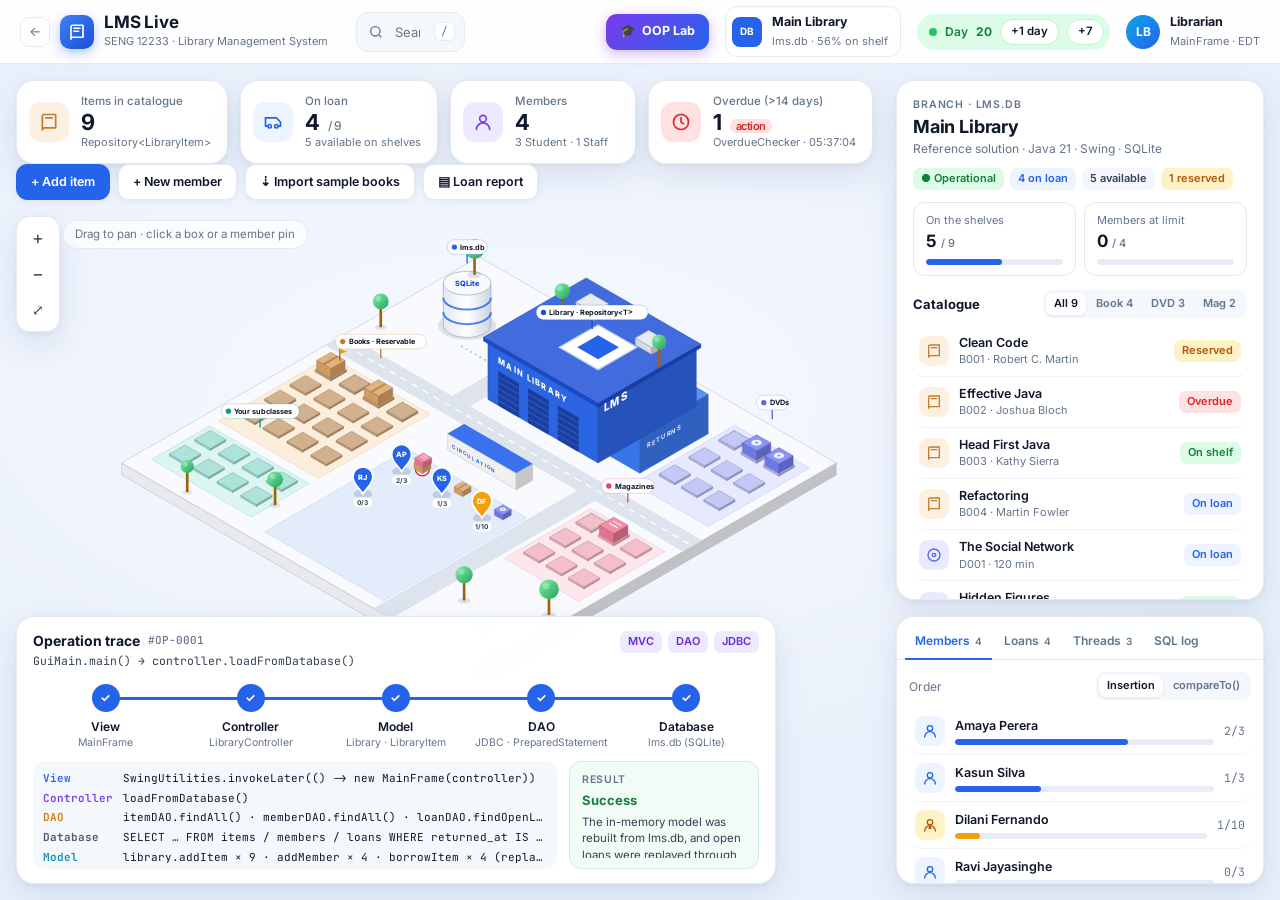
==== commit cb19e899: "Add OOP Lab to the interactive LMS demo Five-tab panel mapping the real library to OOP concepts: rea" ====
--- a/lms-demo/index.html
+++ b/lms-demo/index.html
@@ -122,7 +122,7 @@
 .row .r-s{font-size:11px;color:var(--muted);white-space:nowrap;overflow:hidden;text-overflow:ellipsis}
 .ic{width:30px;height:30px;border-radius:9px;display:grid;place-items:center;flex:none}
 .ic.Book{background:#fdf0e1;color:var(--book)}.ic.DVD{background:#e9eaff;color:var(--dvd)}.ic.Magazine{background:#fde6ec;color:var(--mag)}
-.ic.Student{background:var(--blue-50);color:var(--blue)}.ic.Staff{background:var(--amber-50);color:var(--amber)}
+.ic.Lab{background:#ccfbf1;color:#0f766e}.ic.Student{background:var(--blue-50);color:var(--blue)}.ic.Staff{background:var(--amber-50);color:var(--amber)}
 .linkback{font-size:12px;color:var(--blue);font-weight:600;display:inline-flex;gap:4px;margin-bottom:10px}
 .sig{background:#0f172a;color:#e2e8f0;border-radius:12px;padding:10px 12px;font-family:var(--mono);font-size:11.5px;line-height:1.6;margin:10px 0;overflow-x:auto;white-space:pre}
 .sig .kw{color:#f472b6}.sig .ty{color:#7dd3fc}.sig .cm{color:#64748b}.sig .st{color:#86efac}.sig .nu{color:#fbbf24}
@@ -283,6 +283,7 @@
   .clock #nextWeek{display:none}
 }
 </style>
+<link rel="stylesheet" href="oop-lab.css"/>
 </head>
 <body>
 
@@ -299,6 +300,7 @@
     <div id="searchDrop" class="dropdown"></div>
   </div>
   <div class="spacer"></div>
+  <button class="lab-btn" id="labBtn" title="Open the OOP Lab"><span aria-hidden="true">🎓</span> OOP Lab</button>
   <div class="hub"><span class="hub-badge">DB</span><div><b>Main Library</b><small id="hubSub"></small></div></div>
   <div class="clock"><span class="live-dot"></span>Day <b id="dayNum"></b><button id="nextDay" title="Advance the simulated clock">+1 day</button><button id="nextWeek" title="Advance the simulated clock">+7</button></div>
   <div class="user"><div class="avatar">LB</div><div><b>Librarian</b><small>MainFrame · EDT</small></div></div>
@@ -502,7 +504,7 @@
 const ItemDAO = {
   insert(item){
     const type = item.constructor.name;
-    const detail = item instanceof Book ? item.getAuthor() : item instanceof DVD ? item.getDurationMinutes() : item.getIssueNumber();
+    const detail = item.labDescribe ? item.labDescribe() : item instanceof Book ? item.getAuthor() : item instanceof DVD ? item.getDurationMinutes() : item.getIssueNumber();
     const sql = `INSERT INTO items (id, type, title, detail) VALUES (${q(item.getId())}, ${q(type)}, ${q(item.getTitle())}, ${q(String(detail))})`;
     T('dao', `itemDAO.insert(${item.getId()})  // PreparedStatement`); maybeFail(); T('db', sql);
     DB.items.push({ id: item.getId(), type }); sqlLog(sql, CUR_THREAD);
@@ -539,7 +541,7 @@
 class LibraryController {
   constructor(library){ this.library = library; }
   static loanDays(){ return 14; }
-  addItem(type, id, title, detail){
+  addItem(type, id, title, detail, extra){
     T('controller', `addItem("${type}", "${id}", "${title}", "${detail}")`);
     if (this.library.hasItem(id)) throw new IllegalArgumentException(`An item with id '${id}' already exists`);
     T('controller', `new ${type}(...)  // constructor + setters validate`);
@@ -548,7 +550,11 @@
       case 'Book': item = new Book(id, title, detail); break;
       case 'DVD': item = new DVD(id, title, this.#parseWholeNumber(detail, 'Duration')); break;
       case 'Magazine': item = new Magazine(id, title, this.#parseWholeNumber(detail, 'Issue number')); break;
-      default: throw new IllegalArgumentException('Unknown item type: ' + type);
+      default: {
+        const custom = window.LAB_TYPES?.[type];            // a subclass written in the OOP Lab
+        if (!custom) throw new IllegalArgumentException('Unknown item type: ' + type);
+        item = custom.create(id, title, detail, extra);
+      }
     }
     T('model', `${type} created; fields are private, set through validated setters`);
     ItemDAO.insert(item);           // validate → save to DB → add to memory
@@ -558,7 +564,8 @@
   addMember(type, id, name){
     T('controller', `addMember("${type}", "${id}", "${name}")`);
     if (this.library.hasMember(id)) throw new IllegalArgumentException(`A member with id '${id}' already exists`);
-    const m = type === 'Staff' ? new Staff(id, name) : new Student(id, name);
+    const custom = window.LAB_MEMBER_TYPES?.[type];
+    const m = custom ? custom.create(id, name) : type === 'Staff' ? new Staff(id, name) : new Student(id, name);
     T('model', `new ${m.constructor.name}(...) → super(id, name, ${m.getMaxBorrowLimit()})`);
     MemberDAO.insert(m);
     this.library.addMember(m);
@@ -653,7 +660,8 @@
 const ZONES = {
   Book: { slots: grid(1.25, 11.2, 4, 4, 1.6, 1.7), pallet: '#c9a27a' },
   DVD: { slots: grid(18.85, 1.7, 3, 3, 1.5, 2.0), pallet: '#b8bdf2' },
-  Magazine: { slots: grid(18.85, 11.3, 3, 3, 1.5, 1.75), pallet: '#f0b3c1' }
+  Magazine: { slots: grid(18.85, 11.3, 3, 3, 1.5, 1.75), pallet: '#f0b3c1' },
+  Lab: { slots: grid(1.25, 19.3, 4, 2, 1.6, 1.7), pallet: '#9fded3' }      // classes students create in the OOP Lab
 };
 const memberWorld = i => [9.9 + (i % 3) * 2.7, 15.1 + Math.floor(i / 3) * 2.6];
 const PIN = 'M0 0 C-3 -7 -15 -14 -15 -26 A15 15 0 1 1 15 -26 C15 -14 3 -7 0 0Z';
@@ -680,11 +688,15 @@
   // zone pads
   g += flat(0.8, 10.8, 6.7, 7.5, '#fbeedd', 0, 'stroke="#f0d7b6"') + flat(18.4, 1.2, 5, 6.8, '#e7e9fe', 0, 'stroke="#cfd3fb"')
      + flat(18.4, 10.9, 5, 5.8, '#fde6ec', 0, 'stroke="#f7c9d5"') + flat(8.8, 13.6, 8, 9.6, '#e3ecfb', 0, 'stroke="#c9d8f5"');
+  g = g.replace(/(fill="#fbeedd"|fill="#e7e9fe"|fill="#fde6ec")/g, '$1 data-map="shelves" class="hot"');
+  g += flat(0.8, 18.9, 6.7, 3.9, '#dcf5f0', 0, 'stroke="#b3e6dc" data-map="kinds" class="hot"');
   // pallets
+  g += '<g data-map="shelves" class="hot">';
   for (const [t, z] of Object.entries(ZONES)) z.slots.forEach(([x, y]) => g += box(x - 0.05, y - 0.05, 0, 1.05, 1.05, 0.12, z.pallet));
+  g += '</g>';
   // database cylinder
   const [dx, dy] = P(3.6, 4.4, 0), H = 64;
-  g += `<g class="db" id="db"><ellipse cx="${dx}" cy="${dy}" rx="44" ry="22" fill="rgba(30,58,110,.12)"/>
+  g += `<g class="db hot" id="db" data-map="ledger"><ellipse cx="${dx}" cy="${dy}" rx="44" ry="22" fill="rgba(30,58,110,.12)"/>
     <ellipse class="dbring" cx="${dx}" cy="${dy-H}" rx="36" ry="18" fill="none" stroke="#2563eb" stroke-width="3"/>
     <path d="M${dx-36} ${dy-H} v${H} a36 18 0 0 0 72 0 v${-H}z" fill="url(#dbG)" stroke="#94a3b8"/>
     <path d="M${dx-36} ${dy-H+22} a36 18 0 0 0 72 0 M${dx-36} ${dy-H+44} a36 18 0 0 0 72 0" fill="none" stroke="#2563eb" stroke-width="3" opacity=".8"/>
@@ -692,7 +704,7 @@
     <text x="${dx}" y="${dy-H+5}" text-anchor="middle" font-size="11" font-weight="800" fill="#1d4ed8">SQLite</text></g>`;
   g += `<path d="M${P(4.6,5.8)[0]} ${P(4.6,5.8)[1]} L${P(8.2,5.8)[0]} ${P(8.2,5.8)[1]}" stroke="#93b4f8" stroke-width="2" stroke-dasharray="3 5"/>`;
   // building + wing
-  g += box(16, 2.6, 0, 2, 4.6, 2.3, '#3d7cf6');
+  g += '<g data-map="building" class="hot">' + box(16, 2.6, 0, 2, 4.6, 2.3, '#3d7cf6');
   g += box(8.6, 1.4, 0, 7.4, 6.6, 3.4, '#2f6bf0') + box(8.45, 1.25, 3.4, 7.7, 6.9, 0.22, '#1e4fd6');
   g += box(10, 2.5, 3.62, 1.2, 1, 0.5, '#e2e8f0') + box(14, 2.6, 3.62, 1.1, 0.9, 0.4, '#e2e8f0');
   g += flat(11.6, 3.6, 2.6, 2.6, '#ffffff', 3.63, 'stroke="#bfd2fb" stroke-width="2"') + flat(12.2, 4.2, 1.4, 1.4, '#2563eb', 3.64);
@@ -702,12 +714,12 @@
   });
   g += faceL(9.3, 8, 2.45, 'MAIN LIBRARY', 13, '#ffffff');
   g += faceR(16, 7.6, 2.75, 'LMS', 17, '#ffffff');
-  g += faceR(18, 6.7, 1.2, 'RETURNS', 10, '#dbe7ff', 700);
+  g += faceR(18, 6.7, 1.2, 'RETURNS', 10, '#dbe7ff', 700) + '</g>';
   // desk
-  g += box(10.2, 11.2, 0, 4.6, 1.1, 0.95, '#ffffff') + flat(10.2, 11.2, 4.6, 1.1, '#2563eb', 0.96, 'opacity=".9"');
-  g += faceL(10.5, 12.3, 0.25, 'CIRCULATION', 8, '#2563eb', 700);
+  g += '<g data-map="desk" class="hot">' + box(10.2, 11.2, 0, 4.6, 1.1, 0.95, '#ffffff') + flat(10.2, 11.2, 4.6, 1.1, '#2563eb', 0.96, 'opacity=".9"');
+  g += faceL(10.5, 12.3, 0.25, 'CIRCULATION', 8, '#2563eb', 700) + '</g>';
   // trees
-  [[0.9, 1.2], [0.8, 7.4, 12], [6.3, 0.7, 12], [23.2, 18.5], [19.5, 20.5, 13], [23, 22.8, 12], [3.5, 22.3], [1.2, 20], [7.6, 21.3, 12], [12.5, 0.4, 11]]
+  [[0.9, 1.2], [0.8, 7.4, 12], [6.3, 0.7, 12], [23.2, 18.5], [19.5, 20.5, 13], [23, 22.8, 12], [3.9, 23.5, 10], [7.6, 21.3, 12], [12.5, 0.4, 11]]
     .forEach(([x, y, r]) => g += tree(x, y, r));
   document.getElementById('ground').innerHTML = g;
   // van (used by the import worker)
@@ -715,11 +727,11 @@
     ${box(0, 0, 0, 2.4, 1, 1.2, '#ffffff')}${box(2.4, 0.05, 0, 0.8, 0.9, 0.85, '#2563eb')}
     ${faceL(0.2, 1, 0.45, 'IMPORT', 9, '#2563eb', 800)}</g>`;
   document.getElementById('labels').innerHTML = labelPin(4.2, 10.8, 1.6, 'Books · Reservable', '#c27a34') + labelPin(20.9, 1.2, 1.6, 'DVDs', '#5b63e6')
-    + labelPin(20.9, 10.9, 1.6, 'Magazines', '#d9466d') + labelPin(3.6, 4.4, 3.6, 'lms.db', '#2563eb') + labelPin(12.3, 4.7, 4.3, 'Library · Repository<T>', '#1d4ed8');
+    + labelPin(20.9, 10.9, 1.6, 'Magazines', '#d9466d') + labelPin(4.2, 18.9, 1.6, 'Your subclasses', '#0f9488') + labelPin(3.6, 4.4, 3.6, 'lms.db', '#2563eb') + labelPin(12.3, 4.7, 4.3, 'Library · Repository<T>', '#1d4ed8');
 }
 
 function itemShape(type){
-  const c = COLORS[type];
+  const c = COLORS[type] || '#2bb3a0';
   let deco = '';
   if (type === 'Book') deco = `<polygon points="${pts([[0.4,0,0.56],[0.55,0,0.56],[0.55,0.95,0.56],[0.4,0.95,0.56]])}" fill="${shade(c,-0.25)}" opacity=".7"/>`;
   if (type === 'DVD') { const [x, y] = P(0.47, 0.47, 0.56); deco = `<ellipse cx="${x}" cy="${y}" rx="8" ry="4.5" fill="#fff" opacity=".85"/><ellipse cx="${x}" cy="${y}" rx="2.2" ry="1.3" fill="${c}"/>`; }
@@ -739,11 +751,11 @@
   const dyn = document.getElementById('dyn');
   const items = library.getItems(), members = library.getMembers();
   const mpos = new Map(members.map((m, i) => [m.getMemberId(), memberWorld(i)]));
-  const typeIdx = { Book: 0, DVD: 0, Magazine: 0 }, held = new Map();
+  const typeIdx = { Book: 0, DVD: 0, Magazine: 0, Lab: 0 }, held = new Map();
   const match = STATE.searchQ.trim() ? new Set(library.search(STATE.searchQ).map(i => i.getId())) : null;
   let ghosts = ''; const live = new Set();
   for (const it of items){
-    const type = it.constructor.name, z = ZONES[type], idx = typeIdx[type]++;
+    const type = it.constructor.name, zk = ZONES[type] ? type : 'Lab', z = ZONES[zk], idx = typeIdx[zk]++;
     const slot = z.slots[idx % z.slots.length], layer = Math.floor(idx / z.slots.length);
     let wx, wy, wz, sc = 1;
     if (it.isBorrowed()){
@@ -779,7 +791,7 @@
       dyn.appendChild(g); memEls.set(id, g);
     }
     const [sx, sy] = P(mx, my, 0); setTf(g, sx, sy); g.dataset.depth = mx + my + 0.3;
-    const staff = m instanceof Staff, col = staff ? '#f59e0b' : '#2563eb';
+    const staff = m instanceof Staff, col = staff ? '#f59e0b' : m instanceof Student ? '#2563eb' : '#0f9488';
     const full = m.getBorrowedCount() >= m.getMaxBorrowLimit();
     const ini = m.getName().split(/\s+/).map(s => s[0]).slice(0, 2).join('').toUpperCase();
     const nm = esc(m.getName()), nw = m.getName().length * 6.3 + 20, badge = `${m.getBorrowedCount()}/${m.getMaxBorrowLimit()}`;
@@ -806,7 +818,8 @@
 function pulseDb(){ const d = document.getElementById('db'); if (!d) return; d.classList.remove('pulse'); void d.getBoundingClientRect(); d.classList.add('pulse'); }
 function worldOfItem(id){
   const items = library.getItems(); const it = items.find(i => i.getId() === id); const t = it.constructor.name;
-  const idx = items.filter(i => i.constructor.name === t).indexOf(it); return ZONES[t].slots[idx % ZONES[t].slots.length];
+  const zoneOf = n => ZONES[n] ? n : 'Lab', zk = zoneOf(t);
+  const idx = items.filter(i => zoneOf(i.constructor.name) === zk).indexOf(it); return ZONES[zk].slots[idx % ZONES[zk].slots.length];
 }
 const worldOfMember = id => memberWorld(library.getMembers().findIndex(m => m.getMemberId() === id));
 
@@ -816,7 +829,8 @@
 const applyView = () => world.setAttribute('transform', `translate(${view.tx},${view.ty}) scale(${view.k})`);
 function fit(){
   const r = svg.getBoundingClientRect(), mobile = innerWidth <= 1180;
-  const f = mobile ? { l: 0, t: 10, r: r.width, b: r.height } : { l: 70, t: 120, r: r.width - 392, b: r.height - 240 };
+  let f = mobile ? { l: 0, t: 10, r: r.width, b: r.height } : { l: 70, t: 120, r: r.width - 392, b: r.height - 240 };
+  if (!mobile && typeof LAB !== 'undefined' && LAB.open) f = { l: document.getElementById('lab').getBoundingClientRect().right - r.left + 24, t: 30, r: r.width - 24, b: r.height - 30 };
   const bw = 1150, bh = 720;
   view.k = Math.max(0.3, Math.min(1.5, Math.min((f.r - f.l) / bw, (f.b - f.t) / bh)));
   view.tx = (f.l + f.r) / 2; view.ty = (f.t + f.b) / 2 - 250 * view.k; applyView();
@@ -943,8 +957,9 @@
   Magazine: '<rect x="4" y="3" width="16" height="18" rx="2"/><path d="M8 8h8M8 12h8M8 16h5"/>',
   Student: '<circle cx="12" cy="8" r="4"/><path d="M4 21a8 8 0 0 1 16 0"/>',
   Staff: '<circle cx="12" cy="8" r="4"/><path d="M4 21a8 8 0 0 1 16 0"/><path d="M12 14l1.5 3h-3z"/>' };
-const icon = (t, size = 16) => `<span class="ic ${t}"><svg width="${size}" height="${size}" viewBox="0 0 24 24" fill="none" stroke="currentColor" stroke-width="2" stroke-linecap="round" stroke-linejoin="round">${ICONS[t]}</svg></span>`;
-const detailOf = i => i instanceof Book ? i.getAuthor() : i instanceof DVD ? `${i.getDurationMinutes()} min` : `Issue #${i.getIssueNumber()}`;
+const icon = (t, size = 16) => `<span class="ic ${ICONS[t] ? t : 'Lab'}"><svg width="${size}" height="${size}" viewBox="0 0 24 24" fill="none" stroke="currentColor" stroke-width="2" stroke-linecap="round" stroke-linejoin="round">${ICONS[t] || ICONS.Lab}</svg></span>`;
+ICONS.Lab = '<path d="M9 3h6M10 3v6l-5 9a2 2 0 0 0 1.7 3h10.6a2 2 0 0 0 1.7-3l-5-9V3"/><path d="M7.5 15h9"/>';
+const detailOf = i => i.labDescribe ? i.labDescribe() : i instanceof Book ? i.getAuthor() : i instanceof DVD ? `${i.getDurationMinutes()} min` : `Issue #${i.getIssueNumber()}`;
 function statusOf(i){
   const lo = LoanDAO.openLoan(i.getId());
   if (lo && STATE.today - lo.borrowedAt > LibraryController.loanDays()) return ['red', 'Overdue'];
@@ -1002,6 +1017,7 @@
 }
 
 function classSig(i){
+  if (window.labSig){ const s = labSig(i); if (s) return s; }
   const t = i.constructor.name;
   const extra = t === 'Book' ? ` <span class="kw">implements</span> <span class="ty">Reservable</span>` : '';
   const fld = t === 'Book' ? `<span class="kw">private</span> <span class="ty">String</span> author;\n  <span class="kw">private</span> <span class="ty">Member</span> reservedBy;`
@@ -1022,6 +1038,7 @@
   if (i instanceof Book) fields.push(['author', i.getAuthor()]);
   if (i instanceof DVD) fields.push(['durationMinutes', i.getDurationMinutes()]);
   if (i instanceof Magazine) fields.push(['issueNumber', i.getIssueNumber()]);
+  if (i.labFields) fields.push(...i.labFields());
   fields.push(['isBorrowed', i.isBorrowed()], ['borrower', i.getBorrower() ? i.getBorrower().getName() : 'null']);
   if (i instanceof Book) fields.push(['reservedBy', i.getReservedBy() ? i.getReservedBy().getName() : 'null']);
   const members = library.getMembers();
@@ -1048,8 +1065,8 @@
     <p class="note">The same call, <code>item.calculateLateFee(d)</code>, runs a different method body for each subclass. Java picks the body at runtime from the object's real class (dynamic dispatch).</p>`;
 }
 function feeRows(cur){
-  const d = STATE.feeDays, rates = { Book: 10, DVD: 25, Magazine: 5 }, max = 30 * 25;
-  return Object.entries(rates).map(([t, r]) => `<div class="fee-row ${t === cur ? 'me' : ''}"><span>${t}</span><div class="bar"><i style="width:${d * r / max * 100}%;background:${t === 'Book' ? 'var(--book)' : t === 'DVD' ? 'var(--dvd)' : 'var(--mag)'}"></i></div><span class="mono">${(d * r).toFixed(1)}</span></div>`).join('');
+  const d = STATE.feeDays, rates = { Book: 10, DVD: 25, Magazine: 5, ...(window.labRates ? labRates() : {}) }, max = 30 * Math.max(...Object.values(rates));
+  return Object.entries(rates).map(([t, r]) => `<div class="fee-row ${t === cur ? 'me' : ''}"><span>${t}</span><div class="bar"><i style="width:${d * r / max * 100}%;background:${t === 'Book' ? 'var(--book)' : t === 'DVD' ? 'var(--dvd)' : t === 'Magazine' ? 'var(--mag)' : '#14b8a6'}"></i></div><span class="mono">${(d * r).toFixed(1)}</span></div>`).join('');
 }
 
 function memberInspector(m){
@@ -1147,7 +1164,7 @@
 }
 
 function renderAll(){ renderHeader(); renderKPIs(); renderScene(); renderInspector(); renderDock(); }
-function select(kind, id){ STATE.sel = kind ? { kind, id } : null; renderScene(); renderInspector(); if (innerWidth <= 1180 && kind) document.querySelector('.inspector').scrollIntoView({ behavior: 'smooth', block: 'start' }); }
+function select(kind, id){ STATE.sel = kind ? { kind, id } : null; renderScene(); renderInspector(); window.labOnSelect?.(kind, id); if (innerWidth <= 1180 && kind) document.querySelector('.inspector').scrollIntoView({ behavior: 'smooth', block: 'start' }); }
 
 /* ---- toasts & modals ---- */
 function toast(kind, title, msg){
@@ -1162,38 +1179,53 @@
 modal.addEventListener('click', e => { if (e.target === modal) closeModal(); });
 
 function nextId(prefix, exists){ let n = 1; while (exists(prefix + String(n).padStart(3, '0'))) n++; return prefix + String(n).padStart(3, '0'); }
-function openAddItem(){
-  let type = 'Book';
-  const pre = { Book: 'B', DVD: 'D', Magazine: 'M' }, lbl = { Book: 'Author', DVD: 'Duration (minutes)', Magazine: 'Issue number' };
+function openAddItem(preset){
+  const custom = window.LAB_TYPES || {};
+  const types = ['Book', 'DVD', 'Magazine', ...Object.keys(custom)];
+  let type = typeof preset === 'string' && types.includes(preset) ? preset : 'Book';
+  const pre = t => ({ Book: 'B', DVD: 'D', Magazine: 'M' }[t] || custom[t].prefix);
+  const lbl = t => ({ Book: 'Author', DVD: 'Duration (minutes)', Magazine: 'Issue number' }[t] ?? custom[t].detailLabel);
   openModal(`<h3>Add item</h3><div class="ins-sub">MainFrame → <code>controller.addItem(type, id, title, detail)</code></div>
-    <div class="form"><div class="seg" id="tSeg">${['Book', 'DVD', 'Magazine'].map(t => `<button data-t="${t}" class="${t === type ? 'on' : ''}" style="flex:1;padding:6px">${t}</button>`).join('')}</div>
-    <label>id<input id="fId"/></label><label>title<input id="fTitle" placeholder="e.g. Thinking in Java"/></label><label><span id="fDetailL">${lbl.Book}</span><input id="fDetail"/></label>
+    <div class="form"><div class="seg" id="tSeg" style="flex-wrap:wrap">${types.map(t => `<button data-t="${esc(t)}" style="flex:1;padding:6px">${esc(t)}${custom[t] ? ' ✦' : ''}</button>`).join('')}</div>
+    <label>id<input id="fId"/></label><label>title<input id="fTitle" placeholder="e.g. Thinking in Java"/></label>
+    <label id="fDetailW"><span id="fDetailL"></span><input id="fDetail"/></label><label id="fExtraW"><span id="fExtraL"></span><input id="fExtra"/></label>
     <div class="err-box" id="fErr"></div>
-    <p class="note">To see validation fail, leave a field blank, type letters into Duration, or reuse an id that exists.</p></div>
+    <p class="note" id="fNote"></p></div>
     <div class="m-foot"><button class="btn" data-close>Cancel</button><button class="btn primary" id="fOk">Add item</button></div>`);
   const $ = s => card.querySelector(s);
-  const setType = t => { type = t; card.querySelectorAll('#tSeg button').forEach(b => b.classList.toggle('on', b.dataset.t === t)); $('#fDetailL').textContent = lbl[t]; $('#fId').value = nextId(pre[t], id => library.hasItem(id)); };
+  const setType = t => {
+    type = t; card.querySelectorAll('#tSeg button').forEach(b => b.classList.toggle('on', b.dataset.t === t));
+    const dl = lbl(t), ex = custom[t]?.extraLabel;
+    $('#fDetailW').style.display = dl ? '' : 'none'; $('#fDetailL').textContent = dl || '';
+    $('#fExtraW').style.display = ex ? '' : 'none'; $('#fExtraL').textContent = ex || '';
+    $('#fNote').innerHTML = custom[t] ? `<b>${esc(t)}</b> is the class you wrote in the OOP Lab. Its constructor calls <code>super(...)</code>, so ${esc(custom[t].parent)} still checks its own fields.`
+      : 'To see validation fail, leave a field blank, type letters into Duration, or reuse an id that exists.';
+    $('#fId').value = nextId(pre(t), id => library.hasItem(id));
+  };
   card.querySelectorAll('#tSeg button').forEach(b => b.onclick = () => setType(b.dataset.t));
-  setType('Book'); $('#fTitle').focus();
+  setType(type); $('#fTitle').focus();
   $('#fOk').onclick = () => {
-    const id = $('#fId').value.trim(), title = $('#fTitle').value.trim(), detail = $('#fDetail').value.trim();
+    const id = $('#fId').value.trim(), title = $('#fTitle').value.trim(), detail = $('#fDetail').value.trim(), extra = $('#fExtra').value.trim();
     const { error, result } = runOp('Add item', `addButton → controller.addItem("${type}", "${id}", "${title}", "${detail}")`, ['Encapsulation', 'Inheritance', 'JDBC'],
-      () => controller.addItem(type, id, title, detail));
+      () => controller.addItem(type, id, title, detail, extra));
     if (error){ $('#fErr').textContent = `${error.name}: ${error.message}`; $('#fErr').classList.add('show'); return; }
     STATE.added++; LAST_OP.okMsg = `${type} ${id} saved to lms.db, then added to the Repository.`; renderTracker(false);
     closeModal(); toast('ok', 'Item added', LAST_OP.okMsg); select('item', result.getId()); renderKPIs(0);
   };
 }
-function openAddMember(){
-  let type = 'Student';
+function openAddMember(preset){
+  const custom = window.LAB_MEMBER_TYPES || {};
+  const types = ['Student', 'Staff', ...Object.keys(custom)];
+  const limitOf = t => t === 'Student' ? 3 : t === 'Staff' ? 10 : custom[t].limit;
+  let type = typeof preset === 'string' && types.includes(preset) ? preset : 'Student';
   openModal(`<h3>New member</h3><div class="ins-sub"><code>controller.addMember(type, id, name)</code></div>
-    <div class="form"><div class="seg" id="tSeg"><button data-t="Student" class="on" style="flex:1;padding:6px">Student · limit 3</button><button data-t="Staff" style="flex:1;padding:6px">Staff · limit 10</button></div>
+    <div class="form"><div class="seg" id="tSeg" style="flex-wrap:wrap">${types.map(t => `<button data-t="${esc(t)}" style="flex:1;padding:6px">${esc(t)} · limit ${limitOf(t)}${custom[t] ? ' ✦' : ''}</button>`).join('')}</div>
     <label>memberId<input id="fId"/></label><label>name<input id="fName" placeholder="e.g. Nethmi Wickramasinghe"/></label><div class="err-box" id="fErr"></div></div>
     <div class="m-foot"><button class="btn" data-close>Cancel</button><button class="btn primary" id="fOk">Create member</button></div>`);
   const $ = s => card.querySelector(s);
-  const setType = t => { type = t; card.querySelectorAll('#tSeg button').forEach(b => b.classList.toggle('on', b.dataset.t === t)); $('#fId').value = nextId(t === 'Staff' ? 'T' : 'S', id => library.hasMember(id)); };
+  const setType = t => { type = t; card.querySelectorAll('#tSeg button').forEach(b => b.classList.toggle('on', b.dataset.t === t)); $('#fId').value = nextId(t === 'Staff' ? 'T' : t === 'Student' ? 'S' : custom[t].prefix, id => library.hasMember(id)); };
   card.querySelectorAll('#tSeg button').forEach(b => b.onclick = () => setType(b.dataset.t));
-  setType('Student'); $('#fName').focus();
+  setType(type); $('#fName').focus();
   $('#fOk').onclick = () => {
     const id = $('#fId').value.trim(), name = $('#fName').value.trim();
     const { error, result } = runOp('New member', `newMemberButton → controller.addMember("${type}", "${id}", "${name}")`, ['Inheritance', 'super()', 'JDBC'], () => controller.addMember(type, id, name));
@@ -1326,5 +1358,6 @@
 renderAll(); renderTracker(true); fit();
 checkerTick(); setInterval(checkerTick, 3000);
 </script>
+<script src="oop-lab.js"></script>
 </body>
 </html>
--- a/lms-demo/oop-lab.css
+++ b/lms-demo/oop-lab.css
@@ -0,0 +1,176 @@
+/* OOP Lab — styles for the four-pillars panel (loaded by index.html) */
+.lab-btn{height:36px;padding:0 14px;border-radius:11px;background:linear-gradient(135deg,#7c3aed,#2563eb);color:#fff;font-weight:700;font-size:12.5px;display:inline-flex;align-items:center;gap:6px;box-shadow:0 4px 14px rgba(124,58,237,.35);white-space:nowrap;transition:transform .15s}
+.lab-btn:hover{transform:translateY(-1px)}
+.lab-btn.on{background:#0f172a;box-shadow:none}
+
+.lab{position:absolute;z-index:9;left:16px;top:16px;bottom:16px;width:min(700px,calc(100% - 32px));display:none;flex-direction:column;background:#fff;border-radius:20px;box-shadow:0 24px 60px rgba(30,58,110,.18);border:1px solid var(--line);overflow:hidden;animation:labIn .35s cubic-bezier(.2,.9,.3,1)}
+@keyframes labIn{from{opacity:0;transform:translateX(-16px)}}
+.stage.lab-open .lab{display:flex}
+@media (min-width:1181px){
+  .stage.lab-open .kpis,.stage.lab-open .actions,.stage.lab-open .zoom,.stage.lab-open .hint,
+  .stage.lab-open .inspector,.stage.lab-open .dock,.stage.lab-open .tracker{display:none}
+}
+@media (max-width:1180px){ .lab{position:fixed;inset:0;width:auto;border-radius:0;z-index:60} }
+
+.lab-head{display:flex;align-items:center;justify-content:space-between;padding:14px 18px 10px}
+.lab-title{display:flex;align-items:center;gap:10px}
+.lab-badge{width:36px;height:36px;border-radius:11px;background:linear-gradient(135deg,#7c3aed,#2563eb);color:#fff;font-weight:800;font-size:11px;display:grid;place-items:center}
+.lab-title b{display:block;font-size:16px}
+.lab-title small{color:var(--muted);font-size:11.5px}
+.lab-x{width:34px;height:34px;border-radius:10px;font-size:22px;color:var(--muted);border:1px solid var(--line)}
+.lab-x:hover{color:var(--ink);background:var(--soft)}
+.lab-tabs{display:flex;gap:4px;padding:0 14px;border-bottom:1px solid var(--line);overflow-x:auto;scrollbar-width:none}
+.lab-tabs::-webkit-scrollbar{display:none}
+.lab-tabs button{padding:8px 10px 10px;font-weight:600;font-size:12.5px;color:var(--muted);border-bottom:2.5px solid transparent;white-space:nowrap;margin-bottom:-1px}
+.lab-tabs button.on{color:#6d28d9;border-color:#7c3aed}
+.lab-body{flex:1;overflow-y:auto;padding:16px 18px 28px}
+.lab-body::-webkit-scrollbar{width:6px}.lab-body::-webkit-scrollbar-thumb{background:#d7deea;border-radius:6px}
+
+.analogy{display:flex;gap:12px;background:linear-gradient(135deg,#f5f3ff,#eef4ff);border:1px solid #e4dcfd;border-radius:14px;padding:12px 14px}
+.analogy .a-ic{font-size:24px;line-height:1}
+.analogy .a-t{display:block;font-size:13px;margin-bottom:2px}
+.analogy p{font-size:12.5px;color:var(--ink-2)}
+.analogy .a-def{margin-top:6px;font-size:12px;color:#5b21b6}
+.lcard{border:1px solid var(--line);border-radius:14px;padding:14px;margin-top:14px}
+.lcard h4{font-size:13.5px;display:flex;align-items:center;gap:8px;flex-wrap:wrap}
+.lcard .c-sub{font-size:12px;color:var(--muted);margin:2px 0 10px}
+.two{display:grid;grid-template-columns:1fr 1fr;gap:12px}
+@media (max-width:640px){.two{grid-template-columns:1fr}}
+.lab .sig{margin:8px 0}
+.lab select,.lab .inp{height:34px;border-radius:9px;border:1px solid var(--line);padding:0 10px;background:#fff;min-width:0}
+.lab .inp:focus,.lab select:focus{outline:none;border-color:#93b4f8;box-shadow:0 0 0 3px rgba(37,99,235,.12)}
+.ctl{display:flex;gap:8px;flex-wrap:wrap;align-items:center;margin-top:8px}
+.ctl label{font-size:11.5px;font-weight:600;color:var(--ink-2);display:flex;flex-direction:column;gap:3px}
+.ctl .grow{flex:1;min-width:120px}
+
+/* real world mapping */
+.mrows{display:flex;flex-direction:column;gap:6px}
+.mrow{display:grid;grid-template-columns:1fr 18px 1fr;gap:8px;align-items:center;padding:8px 10px;border:1px solid var(--line);border-radius:12px;cursor:pointer;transition:background .15s,border-color .15s}
+.mrow:hover{background:var(--blue-50);border-color:#c7d8fb}
+.mrow.on{background:#f5f3ff;border-color:#c4b5fd}
+.mrow .rw{font-size:12.5px}
+.mrow .rw small,.mrow .oo small{display:block;color:var(--muted);font-size:10.5px;font-weight:600;text-transform:uppercase;letter-spacing:.05em}
+.mrow .oo code{font-weight:600;color:#1d4ed8}
+.mrow .arr{color:#a78bfa;font-weight:800}
+.mapcard{border-radius:14px;background:#0f172a;color:#e2e8f0;padding:14px;margin-top:12px}
+.mapcard .mc-k{font-size:10.5px;text-transform:uppercase;letter-spacing:.08em;color:#a5b4fc;font-weight:700}
+.mapcard h5{font-size:15px;margin:2px 0 6px;color:#fff}
+.mapcard p{font-size:12.5px;color:#cbd5e1}
+.mapcard .sig{background:#1e293b}
+.mapcard .btn{background:#1e293b;color:#fff;border-color:#334155}
+
+.quiz{font-size:14px;line-height:2.3}
+.qchip{display:inline-flex;align-items:baseline;gap:4px;padding:0 8px;border-radius:8px;border:1.5px dashed #c7d2e4;cursor:pointer;font-weight:600;background:#fff;transition:all .15s;line-height:1.7}
+.qchip:hover{border-color:#7c3aed}
+.qchip sup{font-size:9.5px;font-weight:700;text-transform:uppercase;letter-spacing:.04em}
+.qchip[data-c=Class]{background:#eef4ff;border:1.5px solid #93b4f8;color:#1d4ed8}
+.qchip[data-c=Object]{background:#dcfce7;border:1.5px solid #86efac;color:#15803d}
+.qchip[data-c=Field]{background:#fef3c7;border:1.5px solid #fcd34d;color:#b45309}
+.qchip[data-c=Method]{background:#ede9fe;border:1.5px solid #c4b5fd;color:#6d28d9}
+.qchip[data-c=Rule]{background:#fee2e2;border:1.5px solid #fca5a5;color:#b91c1c}
+.qchip.wrong{box-shadow:0 0 0 3px rgba(220,38,38,.25)}
+.qchip.right{box-shadow:0 0 0 3px rgba(22,163,74,.25)}
+.legend{display:flex;flex-wrap:wrap;gap:6px;margin:8px 0}
+.qfeed{margin-top:10px;font-size:12px;display:flex;flex-direction:column;gap:4px}
+.qfeed div{padding:5px 8px;border-radius:8px;background:var(--soft)}
+.qfeed .bad{background:#fff5f5;color:#b91c1c}
+
+/* encapsulation */
+.capsule{border-radius:22px;padding:12px;background:repeating-linear-gradient(135deg,#eef4ff 0 10px,#f6f9ff 10px 20px);border:2px solid #bfd2fb}
+.capsule .cap-h{font-size:11px;font-weight:700;color:#1d4ed8;text-transform:uppercase;letter-spacing:.06em;margin-bottom:6px;display:flex;justify-content:space-between}
+.core{background:#0f172a;color:#e2e8f0;border-radius:14px;padding:8px 10px;font-family:var(--mono);font-size:11.5px}
+.core div{display:flex;justify-content:space-between;gap:10px;padding:3px 0;border-bottom:1px dashed #1e293b}
+.core div:last-child{border:none}
+.core .fv{color:#86efac;max-width:55%;overflow:hidden;text-overflow:ellipsis;white-space:nowrap}
+.core .fv.bad{color:#fca5a5;font-weight:700}
+.pubs{display:flex;flex-wrap:wrap;gap:5px;margin-top:8px}
+.pubm{font-family:var(--mono);font-size:10.5px;padding:3px 8px;border-radius:999px;background:#fff;border:1px solid #bfd2fb;color:#1d4ed8;cursor:pointer}
+.pubm:hover{background:#2563eb;color:#fff}
+.ghost{border-radius:22px;padding:12px;border:2px dashed #fca5a5;background:#fffafa}
+.ghost .cap-h{color:#b91c1c}
+.ghost .core{background:#3f1d1d}
+.inv{margin-top:8px;font-size:11.5px;display:flex;flex-direction:column;gap:3px}
+.inv div{display:flex;gap:6px}
+.inv .y{color:#15803d}.inv .n{color:#dc2626;font-weight:700}.inv .g{color:#b45309}
+.lcon{background:#0b1220;color:#cbd5e1;font-family:var(--mono);font-size:11.3px;border-radius:12px;padding:10px 12px;max-height:200px;overflow:auto;margin-top:10px;line-height:1.55}
+.lcon div{padding:2px 0;border-bottom:1px solid #131c2e}
+.lcon .ok{color:#86efac}.lcon .err{color:#fca5a5}.lcon .warn{color:#fcd34d}.lcon .dim{color:#64748b}
+.lcon:empty::before{content:'// results appear here';color:#475569}
+
+/* inheritance */
+.tree,.tree ul{list-style:none}
+.tree ul{padding-left:18px;margin-left:10px;border-left:2px solid #e3e9f3}
+.tree li{position:relative}
+.tree ul>li::before{content:'';position:absolute;left:-18px;top:17px;width:14px;height:2px;background:#e3e9f3}
+.tnode{display:inline-flex;align-items:center;gap:6px;padding:4px 10px;border-radius:9px;border:1px solid var(--line);background:#fff;cursor:pointer;margin:3px 0;font-weight:600;font-size:12px;font-family:var(--mono)}
+.tnode:hover{border-color:#93b4f8}
+.tnode.abs{font-style:italic;color:#6d28d9}
+.tnode.custom{border-color:#5eead4;background:#f0fdfa}
+.tnode.on{background:#2563eb;color:#fff;border-color:#2563eb}
+.tnode .itf{font-size:9.5px;font-style:normal;font-weight:600;color:#0f766e;background:#ccfbf1;border-radius:5px;padding:0 5px}
+.tnode.on .itf{background:rgba(255,255,255,.2);color:#fff}
+.mtable{width:100%;border-collapse:collapse;font-size:11.5px}
+.mtable td{padding:5px 6px;border-bottom:1px solid #f0f3f8;vertical-align:top}
+.mtable td.sg{font-family:var(--mono)}
+.mtable tr.private td.sg{color:#94a3b8;text-decoration:line-through dotted}
+.mtable tr.abstract td.sg{font-style:italic;color:#6d28d9}
+.st{display:inline-block;font-size:10px;font-weight:700;padding:1px 6px;border-radius:6px;white-space:nowrap}
+.st.declared{background:#eef4ff;color:#1d4ed8}.st.overrides{background:#fef3c7;color:#b45309}.st.implements{background:#dcfce7;color:#15803d}
+.st.inherited{background:#f1f5f9;color:#475569}.st.private{background:#f1f5f9;color:#94a3b8}.st.abstract{background:#ede9fe;color:#6d28d9}.st.ctor{background:#e0f2fe;color:#0369a1}
+.mx-wrap{overflow-x:auto}
+.mx{border-collapse:collapse;font-size:11px;font-family:var(--mono)}
+.mx th{padding:4px 6px;font-weight:600;color:var(--muted);white-space:nowrap;writing-mode:vertical-rl;transform:rotate(180deg);text-align:left;height:86px}
+.mx td{padding:4px 6px;text-align:center;border:1px solid #f0f3f8;cursor:pointer;min-width:26px}
+.mx td.rh{text-align:left;white-space:nowrap;cursor:default;font-weight:600}
+.mx td.y{color:#15803d;background:#f3fbf6;font-weight:800}.mx td.n{color:#cbd5e1}.mx td.ce{color:#dc2626;background:#fff5f5}
+.mx td.sel{outline:2px solid #7c3aed;outline-offset:-2px}
+.mxout{margin-top:8px;font-size:12px;padding:8px 10px;border-radius:10px;background:var(--soft)}
+.presets{display:flex;gap:6px;flex-wrap:wrap;margin-bottom:8px}
+
+/* polymorphism */
+.bodies{display:grid;grid-template-columns:repeat(auto-fill,minmax(150px,1fr));gap:8px;margin-top:10px}
+.mbody{border-radius:12px;padding:8px 10px;border:1.5px solid var(--line);font-family:var(--mono);font-size:11px;transition:all .2s;position:relative}
+.mbody b{font-family:Inter,sans-serif;font-size:12px;display:block}
+.mbody .cnt{position:absolute;top:6px;right:8px;font-weight:700;color:var(--muted)}
+.mbody.hit{border-color:#7c3aed;background:#f5f3ff;transform:scale(1.03);box-shadow:0 6px 16px rgba(124,58,237,.2)}
+.prows{max-height:210px;overflow:auto;margin-top:10px;border:1px solid var(--line);border-radius:12px}
+.prow{display:flex;gap:8px;align-items:center;padding:5px 10px;font-size:12px;border-bottom:1px solid #f0f3f8;animation:in .25s}
+.prow .pt{flex:1;min-width:0;white-space:nowrap;overflow:hidden;text-overflow:ellipsis}
+.prow code{color:#6d28d9;white-space:nowrap}
+.prow.cur{background:#f5f3ff}
+.ptotal{display:flex;justify-content:space-between;align-items:center;margin-top:8px;font-weight:700}
+.ptotal .mono{font-size:16px;color:#6d28d9}
+.calls{display:flex;flex-direction:column;gap:5px;margin-top:10px}
+.call{display:grid;grid-template-columns:minmax(0,1.1fr) minmax(0,1.4fr);gap:10px;align-items:center;padding:7px 10px;border-radius:10px;border:1px solid var(--line);font-size:11.5px}
+.call code{font-weight:600}
+.call.ok{border-color:#c9efd7;background:#f6fdf8}
+.call.ce{border-color:#fbd0d0;background:#fff7f7}
+.call.rt{border-color:#fde68a;background:#fffbeb}
+.call .why{color:var(--ink-2)}
+.call .tagc{font-size:9.5px;font-weight:800;text-transform:uppercase;letter-spacing:.05em;margin-right:4px}
+.call.ok .tagc{color:#15803d}.call.ce .tagc{color:#dc2626}.call.rt .tagc{color:#b45309}
+
+/* abstraction */
+.layers{margin-top:10px}
+.layer{border:1.5px solid;border-radius:14px;padding:9px 12px 10px;margin-top:8px}
+.layer .lh{display:flex;justify-content:space-between;gap:8px;font-weight:700;font-size:12.5px}
+.layer .lh small{font-weight:600;font-size:10.5px;opacity:.8;white-space:nowrap}
+.layer code{display:block;font-size:11px;margin-top:3px;white-space:pre-wrap;color:var(--ink-2)}
+.layer .layer{margin-left:10px}
+.room{display:flex;gap:12px;align-items:center;padding:10px 12px;border-radius:12px;border:1px solid var(--line);margin-top:10px}
+.room .door{width:42px;height:52px;border-radius:8px 8px 2px 2px;background:#0f9488;position:relative;flex:none;transition:background .3s}
+.room .door::after{content:'';position:absolute;right:7px;top:26px;width:5px;height:5px;border-radius:50%;background:#fde68a}
+.room.booked .door{background:#dc2626}
+.chk{display:flex;align-items:center;gap:6px;font-size:12px;font-family:var(--mono);cursor:pointer}
+.chk input{accent-color:#7c3aed}
+.build{margin-top:8px;padding:8px 10px;border-radius:10px;font-family:var(--mono);font-size:11.5px}
+.build.ok{background:#f3fbf6;color:#15803d;border:1px solid #c9efd7}
+.build.err{background:#fff5f5;color:#b91c1c;border:1px solid #fbd0d0}
+
+/* scene hooks */
+.hot{cursor:pointer}
+.hot:hover{filter:brightness(1.04)}
+.flash{animation:flashmap 1.7s}
+@keyframes flashmap{0%,60%{filter:drop-shadow(0 0 0 rgba(124,58,237,0)) brightness(1.15) drop-shadow(0 0 10px rgba(124,58,237,.95))}100%{filter:none}}
+.it.probe .shape{filter:drop-shadow(0 0 8px rgba(124,58,237,1)) brightness(1.1)}
+.it.probe .selpin{display:block}
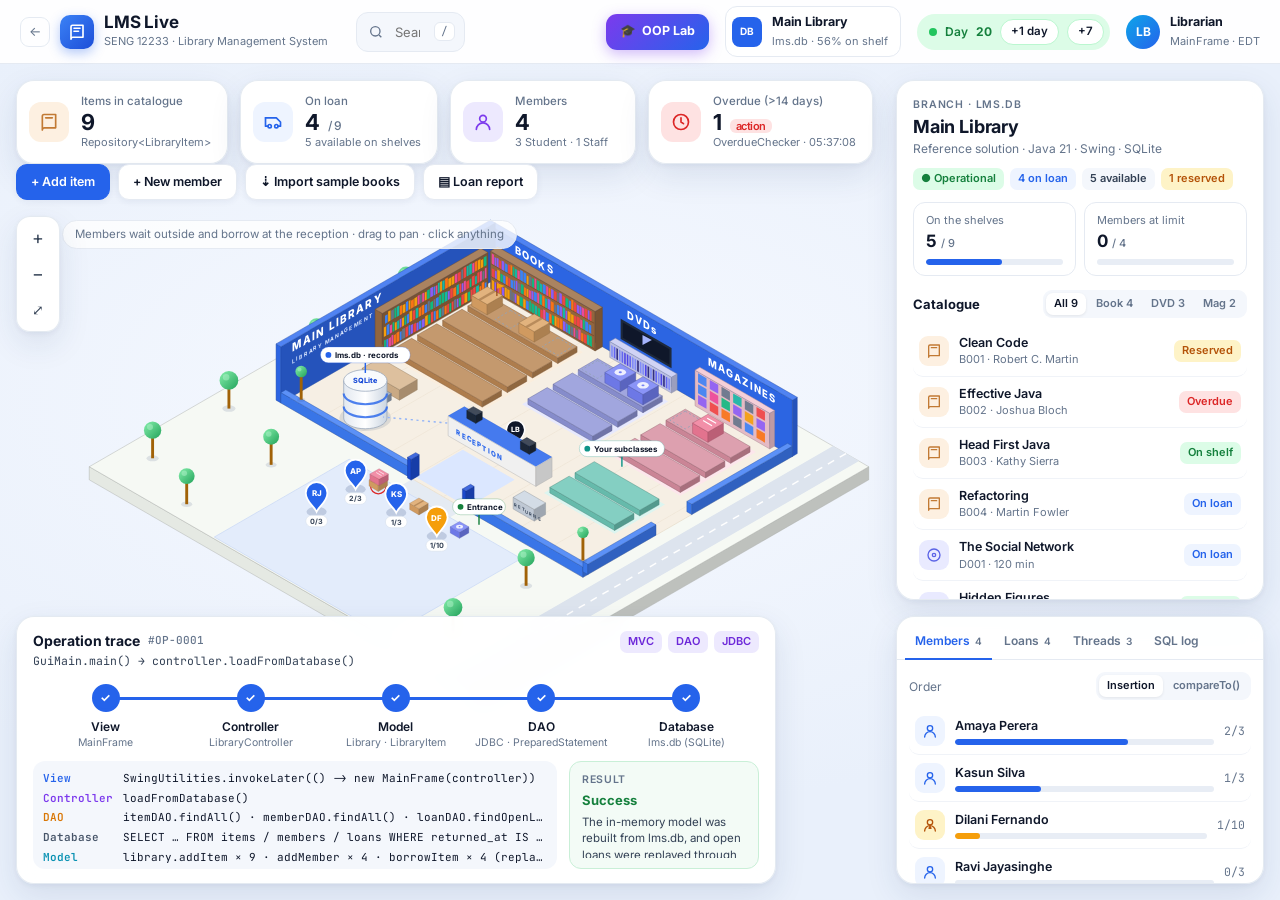
==== commit 3be0a02d: "Redesign LMS demo scene as a library interior with a reception Books, DVDs and magazines now sit on " ====
--- a/lms-demo/index.html
+++ b/lms-demo/index.html
@@ -231,7 +231,7 @@
 @keyframes bob{50%{transform:translateY(-5px)}}
 .od circle{animation:odp 1.4s infinite;transform-box:fill-box;transform-origin:center}
 @keyframes odp{0%{transform:scale(.6);opacity:.9}100%{transform:scale(1.6);opacity:0}}
-.mem{cursor:pointer;transition:opacity .3s}
+.mem{cursor:pointer;transition:transform .75s cubic-bezier(.45,.05,.2,1),opacity .3s}
 .mem .mname{display:none}
 .mem:hover .mname,.mem.sel .mname{display:block}
 .mem.sel .pinbody{filter:drop-shadow(0 0 0 #fff) drop-shadow(0 4px 10px rgba(37,99,235,.55))}
@@ -241,8 +241,6 @@
 .db.pulse .dbring{animation:ring 1s}
 @keyframes ring{0%{opacity:.8;transform:scale(1)}100%{opacity:0;transform:scale(1.8)}}
 .dbring{transform-box:fill-box;transform-origin:center}
-.flow{fill:none;stroke:var(--blue);stroke-width:2.5;stroke-dasharray:6 6;stroke-linecap:round;animation:flow 1.2s linear forwards}
-@keyframes flow{0%{stroke-dashoffset:60;opacity:1}80%{opacity:1}100%{stroke-dashoffset:0;opacity:0}}
 #van{transition:transform 1.4s cubic-bezier(.5,.05,.3,1),opacity .6s;opacity:0}
 #van.on{opacity:1}
 
@@ -325,7 +323,7 @@
   <div class="zoom overlay panel">
     <button id="zIn" title="Zoom in">+</button><button id="zOut" title="Zoom out">−</button><button id="zFit" title="Fit" style="font-size:14px">⤢</button>
   </div>
-  <div class="hint">Drag to pan · click a box or a member pin</div>
+  <div class="hint">Members wait outside and borrow at the reception · drag to pan · click anything</div>
 
   <aside class="inspector overlay panel"><div class="ins-scroll" id="inspector"></div></aside>
   <section class="tracker overlay panel" id="tracker"></section>
@@ -603,7 +601,7 @@
 /* =====================================================================
    2. APP STATE + SEED DATA  (what loadFromDatabase() would rebuild)
    ===================================================================== */
-const STATE = { today: 20, sel: null, catFilter: 'All', tab: 'members', sortByActivity: false, searchQ: '',
+const STATE = { today: 20, sel: null, visit: null, catFilter: 'All', tab: 'members', sortByActivity: false, searchQ: '',
   feeDays: 3, checkerOn: true, lastCheck: null, overdue: 0, importing: false, importPct: 0, importMsg: 'Not started',
   race: null, added: 0, opSeq: 0 };
 let BOOTING = true, CUR_THREAD = 'AWT-EventQueue-0';
@@ -657,13 +655,17 @@
 
 const COLORS = { Book: '#dda466', DVD: '#7480f5', Magazine: '#f07a97' };
 const grid = (x0, y0, cols, rows, dx, dy) => { const a = []; for (let r = 0; r < rows; r++) for (let c = 0; c < cols; c++) a.push([x0 + c * dx, y0 + r * dy]); return a; };
+const zone = (x0, y0, cols, rows, dx, dy, shelf) => ({ slots: grid(x0, y0, cols, rows, dx, dy), x0, y0, cols, rows, dx, dy, shelf });
+/* Every section lives INSIDE the library building (x 2.5–21, y 1.8–14.5). */
 const ZONES = {
-  Book: { slots: grid(1.25, 11.2, 4, 4, 1.6, 1.7), pallet: '#c9a27a' },
-  DVD: { slots: grid(18.85, 1.7, 3, 3, 1.5, 2.0), pallet: '#b8bdf2' },
-  Magazine: { slots: grid(18.85, 11.3, 3, 3, 1.5, 1.75), pallet: '#f0b3c1' },
-  Lab: { slots: grid(1.25, 19.3, 4, 2, 1.6, 1.7), pallet: '#9fded3' }      // classes students create in the OOP Lab
+  Book: zone(3.5, 3.0, 4, 4, 1.45, 1.55, '#b98552'),
+  DVD: zone(10.3, 3.0, 3, 3, 1.4, 1.55, '#8f95d8'),
+  Magazine: zone(15.7, 3.0, 3, 3, 1.4, 1.55, '#d78ea0'),
+  Lab: zone(15.7, 8.6, 3, 2, 1.4, 1.55, '#6cc6b6')       // classes students create in the OOP Lab
 };
-const memberWorld = i => [9.9 + (i % 3) * 2.7, 15.1 + Math.floor(i / 3) * 2.6];
+const SHELF_Z = 0.3;                                       // items sit on top of the shelf units
+const RECEPTION = [12.6, 12.7], DESK_SPOT = [10.9, 10.5, 1.06];   // where a visiting member stands / where the item is handed over
+const memberWorld = i => [9.4 + (i % 3) * 2.5, 17.0 + Math.floor(i / 3) * 2.4];   // waiting outside on the plaza
 const PIN = 'M0 0 C-3 -7 -15 -14 -15 -26 A15 15 0 1 1 15 -26 C15 -14 3 -7 0 0Z';
 
 function tree(x, y, r = 15){
@@ -679,55 +681,105 @@
     <circle cx="${-w/2+11}" cy="-25" r="4" fill="${color}"/>
     <text x="${-w/2+20}" y="-21" font-size="11" font-weight="700" fill="#0f172a">${esc(text)}</text></g>`;
 }
+/* deterministic "random" so the book spines look the same on every load */
+let seedR = 7; const rnd = () => (seedR = (seedR * 9301 + 49297) % 233280) / 233280;
+const SPINES = ['#ef4444', '#f59e0b', '#10b981', '#3b82f6', '#8b5cf6', '#ec4899', '#14b8a6', '#f97316', '#64748b'];
+/** A bookcase against the back wall (runs along x, front face at y + 0.45). */
+function bookcaseX(x0, x1){
+  let g = box(x0, 1.8, 0, x1 - x0, 0.45, 2.1, '#9a6b42'); const fy = 2.26;
+  for (const z of [0.12, 0.8, 1.48]){
+    g += `<polygon points="${pts([[x0+0.05,fy,z-0.05],[x1-0.05,fy,z-0.05],[x1-0.05,fy,z],[x0+0.05,fy,z]])}" fill="#7c4f2c"/>`;
+    for (let x = x0 + 0.1; x < x1 - 0.2;){ const w = 0.1 + rnd() * 0.08, h = 0.42 + rnd() * 0.14;
+      g += `<polygon points="${pts([[x,fy,z],[x+w,fy,z],[x+w,fy,z+h],[x,fy,z+h]])}" fill="${SPINES[Math.floor(rnd() * SPINES.length)]}"/>`; x += w + 0.03; }
+  }
+  return g;
+}
+/** A bookcase against the left wall (runs along y, front face at x + 0.45). */
+function bookcaseY(y0, y1){
+  let g = box(2.5, y0, 0, 0.45, y1 - y0, 2.1, '#9a6b42'); const fx = 2.96;
+  for (const z of [0.12, 0.8, 1.48]){
+    g += `<polygon points="${pts([[fx,y0+0.05,z-0.05],[fx,y1-0.05,z-0.05],[fx,y1-0.05,z],[fx,y0+0.05,z]])}" fill="#7c4f2c"/>`;
+    for (let y = y0 + 0.1; y < y1 - 0.2;){ const w = 0.1 + rnd() * 0.08, h = 0.42 + rnd() * 0.14;
+      g += `<polygon points="${pts([[fx,y,z],[fx,y+w,z],[fx,y+w,z+h],[fx,y,z+h]])}" fill="${SPINES[Math.floor(rnd() * SPINES.length)]}"/>`; y += w + 0.03; }
+  }
+  return g;
+}
+function facePoly(face, a0, a1, z0, z1, c, fill, extra = ''){
+  const p = face === 'y' ? [[a0,c,z0],[a1,c,z0],[a1,c,z1],[a0,c,z1]] : [[c,a0,z0],[c,a1,z0],[c,a1,z1],[c,a0,z1]];
+  return `<polygon points="${pts(p)}" fill="${fill}" ${extra}/>`;
+}
 
 function buildStatic(){
-  let g = box(0, 0, -0.7, 24, 24, 0.7, '#f7f9fd');
-  // roads
-  g += flat(0, 9, 24, 1.3, '#dde4ee') + flat(7.2, 0, 1.2, 9, '#dde4ee') + flat(16.9, 10.3, 1.2, 13.7, '#dde4ee');
-  g += `<line x1="${P(0,9.65)[0]}" y1="${P(0,9.65)[1]}" x2="${P(24,9.65)[0]}" y2="${P(24,9.65)[1]}" stroke="#fff" stroke-width="2" stroke-dasharray="10 9"/>`;
-  // zone pads
-  g += flat(0.8, 10.8, 6.7, 7.5, '#fbeedd', 0, 'stroke="#f0d7b6"') + flat(18.4, 1.2, 5, 6.8, '#e7e9fe', 0, 'stroke="#cfd3fb"')
-     + flat(18.4, 10.9, 5, 5.8, '#fde6ec', 0, 'stroke="#f7c9d5"') + flat(8.8, 13.6, 8, 9.6, '#e3ecfb', 0, 'stroke="#c9d8f5"');
-  g = g.replace(/(fill="#fbeedd"|fill="#e7e9fe"|fill="#fde6ec")/g, '$1 data-map="shelves" class="hot"');
-  g += flat(0.8, 18.9, 6.7, 3.9, '#dcf5f0', 0, 'stroke="#b3e6dc" data-map="kinds" class="hot"');
-  // pallets
+  seedR = 7;
+  const WALL = '#2f6bf0', LOW = '#3d7cf6';
+  let g = box(0, 0, -0.7, 24, 24, 0.7, '#f4f8f2');
+  // street (deliveries) + entrance path + plaza where members wait
+  g += flat(21.8, 0, 1.6, 24, '#dde4ee');
+  g += `<line x1="${P(22.6,0)[0]}" y1="${P(22.6,0)[1]}" x2="${P(22.6,24)[0]}" y2="${P(22.6,24)[1]}" stroke="#fff" stroke-width="2" stroke-dasharray="10 9"/>`;
+  g += flat(10.6, 14.7, 3.2, 1.2, '#e5ebf3') + flat(7.6, 15.6, 10.6, 8.3, '#e3ecfb', 0, 'stroke="#c9d8f5"');
+  [[5, 0.6, 11], [12, 0.5, 10], [18.5, 0.6, 11], [1, 5.5, 11], [1, 11, 11]].forEach(([x, y, r]) => g += tree(x, y, r));
+  // the building: floor, back + left walls (cut away at the front so we can look inside)
+  g += '<g data-map="building" class="hot">';
+  g += flat(2.5, 1.8, 18.6, 12.9, '#f6efe4', 0, 'stroke="#e7dccb"');
+  for (let x = 4.5; x < 21; x += 2) g += `<polyline points="${pts([[x,1.8,0],[x,14.7,0]])}" stroke="#efe5d6" stroke-width="1" fill="none"/>`;
+  g += box(2.5, 1.5, 0, 18.6, 0.3, 3.0, WALL) + box(2.2, 1.5, 0, 0.3, 13.2, 3.0, WALL);
+  g += faceL(4.0, 1.8, 2.3, 'BOOKS', 15, '#ffffff') + faceL(10.9, 1.8, 2.3, 'DVDs', 15, '#ffffff') + faceL(15.9, 1.8, 2.3, 'MAGAZINES', 15, '#ffffff');
+  g += faceR(2.5, 14.0, 2.35, 'MAIN LIBRARY', 16, '#ffffff') + faceR(2.5, 14.0, 1.75, 'LIBRARY MANAGEMENT SYSTEM', 8, '#dbe7ff', 700);
+  g += '</g>';
+  // wall furniture: bookcases, a DVD screen, a magazine rack
+  g += bookcaseX(2.95, 9.4) + bookcaseY(2.4, 8.9);
+  g += box(10.2, 1.8, 0, 3.8, 0.35, 0.85, '#c7cbf3');
+  for (let x = 10.3; x < 13.9; x += 0.16) g += facePoly('y', x, x + 0.1, 0.12, 0.72, 2.16, ['#4f46e5', '#6366f1', '#818cf8', '#312e81'][Math.floor(rnd() * 4)]);
+  g += facePoly('y', 10.6, 13.6, 1.05, 2.0, 1.81, '#0f172a', 'stroke="#1e293b" stroke-width="3"');
+  { const [tx, ty] = P(12.1, 1.81, 1.52); g += `<path d="M${tx-5} ${ty-12} l13 7 -13 7z" fill="#a5b4fc"/>`; }
+  g += box(15.4, 1.8, 0, 4.6, 0.3, 1.9, '#f3c6d1');
+  for (let r = 0; r < 3; r++) for (let c = 0; c < 6; c++) g += facePoly('y', 15.6 + c * 0.72, 16.12 + c * 0.72, 0.2 + r * 0.58, 0.68 + r * 0.58, 2.11, SPINES[Math.floor(rnd() * SPINES.length)], 'opacity=".9"');
+  // section rugs + shelf units that hold the items
+  const rug = { Book: '#fbeedd', DVD: '#e7e9fe', Magazine: '#fde6ec', Lab: '#dcf5f0' };
+  for (const [t, z] of Object.entries(ZONES)){
+    const w = (z.cols - 1) * z.dx + 1.55, d = (z.rows - 1) * z.dy + 1.55;
+    g += flat(z.x0 - 0.3, z.y0 - 0.3, w, d, rug[t], 0.005, `data-map="${t === 'Lab' ? 'kinds' : 'shelves'}" class="hot"`);
+  }
   g += '<g data-map="shelves" class="hot">';
-  for (const [t, z] of Object.entries(ZONES)) z.slots.forEach(([x, y]) => g += box(x - 0.05, y - 0.05, 0, 1.05, 1.05, 0.12, z.pallet));
+  for (const z of Object.values(ZONES)) for (let r = 0; r < z.rows; r++)
+    g += box(z.x0 - 0.12, z.y0 + r * z.dy - 0.12, 0, (z.cols - 1) * z.dx + 1.19, 1.19, SHELF_Z, z.shelf);
   g += '</g>';
-  // database cylinder
-  const [dx, dy] = P(3.6, 4.4, 0), H = 64;
-  g += `<g class="db hot" id="db" data-map="ledger"><ellipse cx="${dx}" cy="${dy}" rx="44" ry="22" fill="rgba(30,58,110,.12)"/>
-    <ellipse class="dbring" cx="${dx}" cy="${dy-H}" rx="36" ry="18" fill="none" stroke="#2563eb" stroke-width="3"/>
-    <path d="M${dx-36} ${dy-H} v${H} a36 18 0 0 0 72 0 v${-H}z" fill="url(#dbG)" stroke="#94a3b8"/>
-    <path d="M${dx-36} ${dy-H+22} a36 18 0 0 0 72 0 M${dx-36} ${dy-H+44} a36 18 0 0 0 72 0" fill="none" stroke="#2563eb" stroke-width="3" opacity=".8"/>
-    <ellipse cx="${dx}" cy="${dy-H}" rx="36" ry="18" fill="#f8fafc" stroke="#94a3b8"/>
-    <text x="${dx}" y="${dy-H+5}" text-anchor="middle" font-size="11" font-weight="800" fill="#1d4ed8">SQLite</text></g>`;
-  g += `<path d="M${P(4.6,5.8)[0]} ${P(4.6,5.8)[1]} L${P(8.2,5.8)[0]} ${P(8.2,5.8)[1]}" stroke="#93b4f8" stroke-width="2" stroke-dasharray="3 5"/>`;
-  // building + wing
-  g += '<g data-map="building" class="hot">' + box(16, 2.6, 0, 2, 4.6, 2.3, '#3d7cf6');
-  g += box(8.6, 1.4, 0, 7.4, 6.6, 3.4, '#2f6bf0') + box(8.45, 1.25, 3.4, 7.7, 6.9, 0.22, '#1e4fd6');
-  g += box(10, 2.5, 3.62, 1.2, 1, 0.5, '#e2e8f0') + box(14, 2.6, 3.62, 1.1, 0.9, 0.4, '#e2e8f0');
-  g += flat(11.6, 3.6, 2.6, 2.6, '#ffffff', 3.63, 'stroke="#bfd2fb" stroke-width="2"') + flat(12.2, 4.2, 1.4, 1.4, '#2563eb', 3.64);
-  [[9.3, 10.7], [11.3, 12.7], [13.3, 14.7]].forEach(([a, b]) => {
-    g += `<polygon points="${pts([[a,8.01,0],[b,8.01,0],[b,8.01,2],[a,8.01,2]])}" fill="#1b3f9f"/>`;
-    for (let z = 0.3; z < 2; z += 0.35) g += `<polyline points="${pts([[a,8.02,z],[b,8.02,z]])}" stroke="#3567d8" stroke-width="1.2" fill="none"/>`;
-  });
-  g += faceL(9.3, 8, 2.45, 'MAIN LIBRARY', 13, '#ffffff');
-  g += faceR(16, 7.6, 2.75, 'LMS', 17, '#ffffff');
-  g += faceR(18, 6.7, 1.2, 'RETURNS', 10, '#dbe7ff', 700) + '</g>';
-  // desk
-  g += '<g data-map="desk" class="hot">' + box(10.2, 11.2, 0, 4.6, 1.1, 0.95, '#ffffff') + flat(10.2, 11.2, 4.6, 1.1, '#2563eb', 0.96, 'opacity=".9"');
-  g += faceL(10.5, 12.3, 0.25, 'CIRCULATION', 8, '#2563eb', 700) + '</g>';
-  // trees
-  [[0.9, 1.2], [0.8, 7.4, 12], [6.3, 0.7, 12], [23.2, 18.5], [19.5, 20.5, 13], [23, 22.8, 12], [3.9, 23.5, 10], [7.6, 21.3, 12], [12.5, 0.4, 11]]
-    .forEach(([x, y, r]) => g += tree(x, y, r));
+  // reading table
+  g += box(3.7, 9.8, 0, 2.3, 1.1, 0.55, '#d6b48c') + box(3.95, 11.15, 0, 0.55, 0.5, 0.35, '#94a3b8') + box(5.2, 11.15, 0, 0.55, 0.5, 0.35, '#94a3b8');
+  // records office: the database behind the reception
+  const [dx, dy] = P(5.9, 12.9, 0), H = 52;
+  g += `<g class="db hot" id="db" data-map="ledger"><ellipse cx="${dx}" cy="${dy}" rx="36" ry="18" fill="rgba(30,58,110,.12)"/>
+    <ellipse class="dbring" cx="${dx}" cy="${dy-H}" rx="30" ry="15" fill="none" stroke="#2563eb" stroke-width="3"/>
+    <path d="M${dx-30} ${dy-H} v${H} a30 15 0 0 0 60 0 v${-H}z" fill="url(#dbG)" stroke="#94a3b8"/>
+    <path d="M${dx-30} ${dy-H+18} a30 15 0 0 0 60 0 M${dx-30} ${dy-H+36} a30 15 0 0 0 60 0" fill="none" stroke="#2563eb" stroke-width="3" opacity=".8"/>
+    <ellipse cx="${dx}" cy="${dy-H}" rx="30" ry="15" fill="#f8fafc" stroke="#94a3b8"/>
+    <text x="${dx}" y="${dy-H+4}" text-anchor="middle" font-size="10" font-weight="800" fill="#1d4ed8">SQLite</text></g>`;
+  g += `<path d="M${P(9.4,11.0,0.5)[0]} ${P(9.4,11.0,0.5)[1]} L${P(7.0,12.9,0.6)[0]} ${P(7.0,12.9,0.6)[1]}" stroke="#93b4f8" stroke-width="2" stroke-dasharray="3 5"/>`;
+  // reception: the librarian behind the desk, the desk, a returns trolley
+  const [lx, ly] = P(12.0, 9.75, 0);
+  g += `<g data-map="desk" class="hot"><g transform="translate(${lx},${ly})"><title>The librarian (the View: MainFrame)</title><ellipse rx="12" ry="6" fill="rgba(30,58,110,.18)"/>
+    <path d="${PIN}" transform="scale(.85)" fill="#0f172a" stroke="#fff" stroke-width="2.5"/><text y="-19" text-anchor="middle" font-size="10" font-weight="800" fill="#fff">LB</text></g>`;
+  g += box(9.4, 10.3, 0, 5.4, 1.0, 1.05, '#ffffff') + flat(9.4, 10.3, 5.4, 1.0, '#2563eb', 1.06, 'opacity=".85"');
+  g += box(10.1, 10.45, 1.06, 0.55, 0.4, 0.42, '#1e293b') + box(13.4, 10.45, 1.06, 0.55, 0.4, 0.42, '#1e293b');
+  g += faceL(9.9, 11.3, 0.32, 'RECEPTION', 10, '#2563eb', 800) + '</g>';
+  g += flat(10.6, 11.6, 3.2, 2.9, '#dbe7ff', 0.006);
+  g += box(15.3, 12.5, 0, 1.3, 0.7, 0.62, '#cbd5e1') + faceL(15.35, 13.2, 0.18, 'RETURNS', 6.5, '#475569', 800);
+  // low front + side walls (with the entrance and a delivery door)
+  g += '<g data-map="building" class="hot">';
+  g += box(2.5, 14.4, 0, 8.1, 0.3, 0.55, LOW) + box(13.8, 14.4, 0, 7.3, 0.3, 0.55, LOW);
+  g += box(20.8, 1.8, 0, 0.3, 6.2, 0.55, LOW) + box(20.8, 10.2, 0, 0.3, 4.2, 0.55, LOW);
+  g += box(10.4, 14.3, 0, 0.22, 0.5, 1.1, '#1d4ed8') + box(13.78, 14.3, 0, 0.22, 0.5, 1.1, '#1d4ed8');
+  g += '</g>';
+  [[2.95, 13.9, 8], [20.2, 13.8, 8]].forEach(([x, y, r]) => g += tree(x, y, r));
+  [[1.2, 16.6, 13], [1.5, 21.6, 12], [5, 23, 11], [5.5, 18.3, 11], [19.8, 16.9, 12], [20.2, 21.8, 13]].forEach(([x, y, r]) => g += tree(x, y, r));
   document.getElementById('ground').innerHTML = g;
-  // van (used by the import worker)
-  document.getElementById('fx').innerHTML = `<g id="van" style="transform:translate(${P(-6,9.2,0)[0]}px,${P(-6,9.2,0)[1]}px)">
-    ${box(0, 0, 0, 2.4, 1, 1.2, '#ffffff')}${box(2.4, 0.05, 0, 0.8, 0.9, 0.85, '#2563eb')}
-    ${faceL(0.2, 1, 0.45, 'IMPORT', 9, '#2563eb', 800)}</g>`;
-  document.getElementById('labels').innerHTML = labelPin(4.2, 10.8, 1.6, 'Books · Reservable', '#c27a34') + labelPin(20.9, 1.2, 1.6, 'DVDs', '#5b63e6')
-    + labelPin(20.9, 10.9, 1.6, 'Magazines', '#d9466d') + labelPin(4.2, 18.9, 1.6, 'Your subclasses', '#0f9488') + labelPin(3.6, 4.4, 3.6, 'lms.db', '#2563eb') + labelPin(12.3, 4.7, 4.3, 'Library · Repository<T>', '#1d4ed8');
+  // delivery van (used by the import worker), driving along the street
+  document.getElementById('fx').innerHTML = `<g id="van" style="transform:translate(${P(22.2,27,0)[0]}px,${P(22.2,27,0)[1]}px)">
+    ${box(0, 0, 0, 1, 2.4, 1.2, '#ffffff')}${box(0.05, -0.8, 0, 0.9, 0.8, 0.85, '#2563eb')}
+    ${faceR(1, 2.25, 0.45, 'IMPORT', 9, '#2563eb', 800)}</g>`;
+  // section names are painted on the back wall; pins mark the places that map to code
+  document.getElementById('labels').innerHTML = labelPin(17.4, 8.6, 1.0, 'Your subclasses', '#0f9488') + labelPin(5.9, 12.9, 2.4, 'lms.db · records', '#2563eb')
+    + labelPin(15.2, 15.2, 0.1, 'Entrance', '#15803d');
 }
 
 function itemShape(type){
@@ -750,7 +802,9 @@
 function renderScene(opts = {}){
   const dyn = document.getElementById('dyn');
   const items = library.getItems(), members = library.getMembers();
-  const mpos = new Map(members.map((m, i) => [m.getMemberId(), memberWorld(i)]));
+  const V = STATE.visit;
+  const homeOrDesk = (id, i) => V && V.mid === id ? RECEPTION : memberWorld(i);
+  const mpos = new Map(members.map((m, i) => [m.getMemberId(), homeOrDesk(m.getMemberId(), i)]));
   const typeIdx = { Book: 0, DVD: 0, Magazine: 0, Lab: 0 }, held = new Map();
   const match = STATE.searchQ.trim() ? new Set(library.search(STATE.searchQ).map(i => i.getId())) : null;
   let ghosts = ''; const live = new Set();
@@ -758,11 +812,13 @@
     const type = it.constructor.name, zk = ZONES[type] ? type : 'Lab', z = ZONES[zk], idx = typeIdx[zk]++;
     const slot = z.slots[idx % z.slots.length], layer = Math.floor(idx / z.slots.length);
     let wx, wy, wz, sc = 1;
-    if (it.isBorrowed()){
-      if (layer === 0) ghosts += flat(slot[0], slot[1], 0.95, 0.95, 'none', 0.13, 'stroke="#94a3b8" stroke-dasharray="3 3" stroke-width="1.2"');
-      const mid = it.getBorrower().getMemberId(), mp = mpos.get(mid), k = held.get(mid) || 0; held.set(mid, k + 1);
-      wx = mp[0] + 0.25 + (k % 2) * 0.05; wy = mp[1] - 1.15; wz = k * 0.34; sc = 0.6;
-    } else { wx = slot[0]; wy = slot[1]; wz = 0.12 + layer * 0.58; }
+    const at = V && V.iid === it.getId() ? V.itemAt : null;      // mid-animation override (shelf / desk / member)
+    const carried = mid => { const mp = mpos.get(mid), k = held.get(mid) || 0; held.set(mid, k + 1); return [mp[0] + 0.25 + (k % 2) * 0.05, mp[1] - 1.15, k * 0.34, 0.6]; };
+    if (it.isBorrowed() || at) ghosts += layer === 0 && at !== 'shelf' ? flat(slot[0], slot[1], 0.95, 0.95, 'none', SHELF_Z + 0.01, 'stroke="#94a3b8" stroke-dasharray="3 3" stroke-width="1.2"') : '';
+    if (at === 'desk'){ [wx, wy, wz] = DESK_SPOT; sc = 0.75; }
+    else if (at === 'member') [wx, wy, wz, sc] = carried(V.mid);
+    else if (at !== 'shelf' && it.isBorrowed()) [wx, wy, wz, sc] = carried(it.getBorrower().getMemberId());
+    else { wx = slot[0]; wy = slot[1]; wz = SHELF_Z + layer * 0.58; }
     const id = it.getId(); live.add(id);
     let g = itemEls.get(id);
     const [sx, sy] = P(wx, wy, wz);
@@ -783,7 +839,7 @@
   }
   document.getElementById('ghosts').innerHTML = ghosts;
   members.forEach((m, i) => {
-    const id = m.getMemberId(), [mx, my] = memberWorld(i); live.add('m:' + id);
+    const id = m.getMemberId(), [mx, my] = homeOrDesk(id, i); live.add('m:' + id);
     let g = memEls.get(id);
     if (!g){
       g = document.createElementNS('http://www.w3.org/2000/svg', 'g'); g.classList.add('mem');
@@ -801,6 +857,7 @@
       <text x="0" y="4" text-anchor="middle" font-size="10" font-weight="700" fill="${full ? '#dc2626' : '#334155'}">${badge}</text></g>
       <g class="mname" transform="translate(0,-54)"><rect x="${-nw/2}" y="-11" width="${nw}" height="22" rx="11" fill="#0f172a"/><text x="0" y="4" text-anchor="middle" font-size="11" font-weight="600" fill="#fff">${nm}</text></g>`;
     g.classList.toggle('sel', STATE.sel?.kind === 'member' && STATE.sel.id === id);
+    g.classList.toggle('visiting', !!V && V.mid === id);
     g.classList.toggle('dim', !!match);
   });
   for (const [id, g] of itemEls) if (!live.has(id)){ g.remove(); itemEls.delete(id); }
@@ -808,20 +865,16 @@
   reorderTimer = setTimeout(() => [...dyn.children].sort((a, b) => a.dataset.depth - b.dataset.depth).forEach(n => dyn.appendChild(n)), 800);
 }
 
-function flowLine(fromW, toW){
-  const [x1, y1] = P(...fromW, 0.6), [x2, y2] = P(...toW, 1.2);
-  const mx = (x1 + x2) / 2, my = Math.min(y1, y2) - 70;
-  const p = document.createElementNS('http://www.w3.org/2000/svg', 'path');
-  p.setAttribute('d', `M${x1} ${y1} Q${mx} ${my} ${x2} ${y2}`); p.setAttribute('class', 'flow');
-  document.getElementById('fx').appendChild(p); setTimeout(() => p.remove(), 1300);
+/* ---- the reception visit: member walks in, item travels shelf ⇄ desk ⇄ member ---- */
+let visitTimers = [];
+function startVisit(v){ visitTimers.forEach(clearTimeout); visitTimers = []; STATE.visit = v; }
+function visitSteps(steps){        // [[delayMs, changes | null], …]; null ends the visit (member walks home)
+  steps.forEach(([ms, ch]) => visitTimers.push(setTimeout(() => {
+    if (ch === null) STATE.visit = null; else if (STATE.visit) Object.assign(STATE.visit, ch);
+    renderScene();
+  }, ms)));
 }
 function pulseDb(){ const d = document.getElementById('db'); if (!d) return; d.classList.remove('pulse'); void d.getBoundingClientRect(); d.classList.add('pulse'); }
-function worldOfItem(id){
-  const items = library.getItems(); const it = items.find(i => i.getId() === id); const t = it.constructor.name;
-  const zoneOf = n => ZONES[n] ? n : 'Lab', zk = zoneOf(t);
-  const idx = items.filter(i => zoneOf(i.constructor.name) === zk).indexOf(it); return ZONES[zk].slots[idx % ZONES[zk].slots.length];
-}
-const worldOfMember = id => memberWorld(library.getMembers().findIndex(m => m.getMemberId() === id));
 
 /* ---- pan & zoom ---- */
 const svg = document.getElementById('scene'), world = document.getElementById('world');
@@ -831,7 +884,7 @@
   const r = svg.getBoundingClientRect(), mobile = innerWidth <= 1180;
   let f = mobile ? { l: 0, t: 10, r: r.width, b: r.height } : { l: 70, t: 120, r: r.width - 392, b: r.height - 240 };
   if (!mobile && typeof LAB !== 'undefined' && LAB.open) f = { l: document.getElementById('lab').getBoundingClientRect().right - r.left + 24, t: 30, r: r.width - 24, b: r.height - 30 };
-  const bw = 1150, bh = 720;
+  const bw = 1040, bh = 660;
   view.k = Math.max(0.3, Math.min(1.5, Math.min((f.r - f.l) / bw, (f.b - f.t) / bh)));
   view.tx = (f.l + f.r) / 2; view.ty = (f.t + f.b) / 2 - 250 * view.k; applyView();
 }
@@ -908,19 +961,22 @@
 /* ---- operations (what the Swing buttons do) ---- */
 function doBorrow(itemId, memberId){
   const it = library.getItems().find(i => i.getId() === itemId);
-  const from = it && !it.isBorrowed() ? worldOfItem(itemId) : null;
+  // the member walks in to the reception; the item waits on its shelf until the desk fetches it
+  startVisit({ mid: memberId, iid: it && !it.isBorrowed() ? itemId : null, itemAt: 'shelf' });
   const { error } = runOp('Borrow', `borrowButton → controller.borrow("${itemId}", "${memberId}")`, ['Interfaces · Loanable', 'Exceptions', 'MVC', 'JDBC'],
     () => controller.borrow(itemId, memberId));
   if (!error){
     LAST_OP.okMsg = `${it.getTitle()} is now on loan to ${it.getBorrower().getName()}.`; renderTracker(false);
     toast('ok', 'Borrowed', LAST_OP.okMsg);
-    if (from) flowLine(from, worldOfMember(memberId));
-  }
+    visitSteps([[800, { itemAt: 'desk' }], [1600, { itemAt: null }], [2300, null]]);   // shelf → desk → member → home
+  } else visitSteps([[1500, null]]);                                                   // refused at the desk
 }
 function doReturn(itemId){
   const it = library.getItems().find(i => i.getId() === itemId);
   const mid = it?.getBorrower()?.getMemberId(), lo = LoanDAO.openLoan(itemId);
   let fee = 0, late = 0;
+  // the borrower walks in carrying the item
+  startVisit(mid ? { mid, iid: itemId, itemAt: 'member' } : null);
   const { error } = runOp('Return', `returnButton → controller.giveBack("${itemId}")`, ['Polymorphism', 'Exceptions', 'JDBC'], () => {
     controller.giveBack(itemId);
     late = lo ? Math.max(0, STATE.today - lo.borrowedAt - LibraryController.loanDays()) : 0;
@@ -931,8 +987,8 @@
     LAST_OP.okMsg = late ? `Returned ${late} day(s) late. Late fee = ${fee.toFixed(1)}` : `${it.getTitle()} is back on the shelf. No late fee.`;
     renderTracker(false);
     toast(late ? 'warn' : 'ok', late ? 'Returned late' : 'Returned', LAST_OP.okMsg);
-    if (mid) flowLine(worldOfMember(mid), worldOfItem(itemId));
-  }
+    visitSteps([[900, { itemAt: 'desk' }], [1700, { itemAt: null }], [2300, null]]);   // member → desk → shelf, member leaves
+  } else visitSteps([[1500, null]]);
 }
 function doReserve(itemId, memberId, cancel){
   let r;
@@ -1260,13 +1316,13 @@
 function startImport(){
   if (STATE.importing) return;
   STATE.importing = true; STATE.importPct = 0; STATE.importMsg = 'doInBackground() running on a worker thread…'; STATE.tab = 'threads'; renderDock();
-  const van = document.getElementById('van'), vanAt = P(2.6, 9.2, 0.6);
-  van.classList.add('on'); van.style.transform = `translate(${P(1.2, 9.2)[0]}px,${P(1.2, 9.2)[1]}px)`;
+  const van = document.getElementById('van'), vanAt = P(21.6, 9.4, 0.6);
+  van.classList.add('on'); van.style.transform = `translate(${P(22.2, 8.2)[0]}px,${P(22.2, 8.2)[1]}px)`;
   let i = 0, added = 0;
   const step = () => {
     if (i >= SAMPLE.length){
       STATE.importing = false; STATE.importMsg = `done() on EDT → "Imported ${added} book(s)"`;
-      van.style.transform = `translate(${P(-6, 9.2)[0]}px,${P(-6, 9.2)[1]}px)`; van.classList.remove('on');
+      van.style.transform = `translate(${P(22.2, 27)[0]}px,${P(22.2, 27)[1]}px)`; van.classList.remove('on');
       TRACE = [];
       T('view', 'importButton → new ImportWorker(controller, bar, refresh).execute()');
       T('controller', `addItem("Book", "I001…I010", …) × ${SAMPLE.length}  // on SwingWorker-pool-1`);
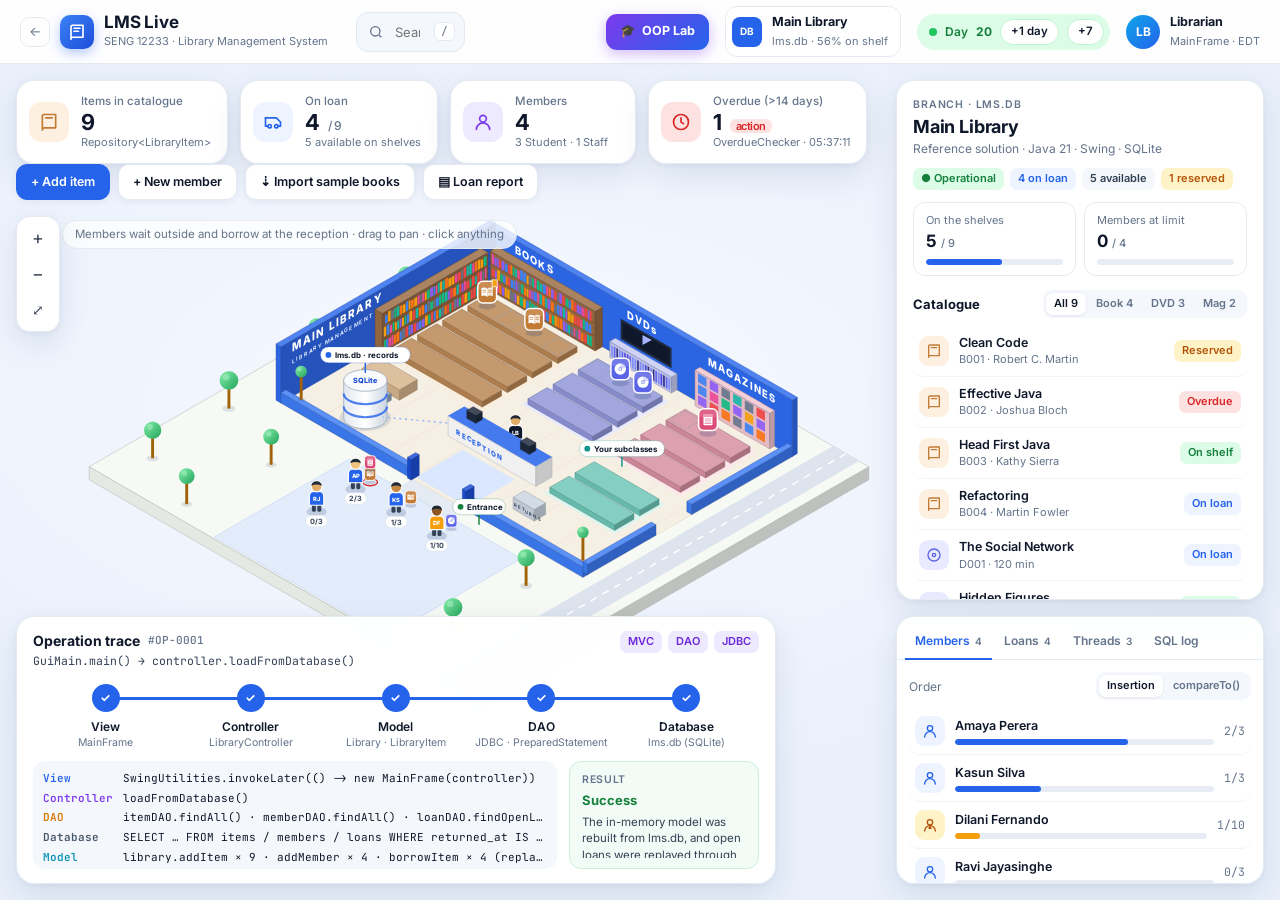
==== commit 7d756d3f: "Show people and items as icons in the LMS demo scene Members and the librarian are drawn as human fi" ====
--- a/lms-demo/index.html
+++ b/lms-demo/index.html
@@ -758,7 +758,7 @@
   // reception: the librarian behind the desk, the desk, a returns trolley
   const [lx, ly] = P(12.0, 9.75, 0);
   g += `<g data-map="desk" class="hot"><g transform="translate(${lx},${ly})"><title>The librarian (the View: MainFrame)</title><ellipse rx="12" ry="6" fill="rgba(30,58,110,.18)"/>
-    <path d="${PIN}" transform="scale(.85)" fill="#0f172a" stroke="#fff" stroke-width="2.5"/><text y="-19" text-anchor="middle" font-size="10" font-weight="800" fill="#fff">LB</text></g>`;
+    ${personSvg('#0f172a', 'LB', '#e0ac69')}</g>`;
   g += box(9.4, 10.3, 0, 5.4, 1.0, 1.05, '#ffffff') + flat(9.4, 10.3, 5.4, 1.0, '#2563eb', 1.06, 'opacity=".85"');
   g += box(10.1, 10.45, 1.06, 0.55, 0.4, 0.42, '#1e293b') + box(13.4, 10.45, 1.06, 0.55, 0.4, 0.42, '#1e293b');
   g += faceL(9.9, 11.3, 0.32, 'RECEPTION', 10, '#2563eb', 800) + '</g>';
@@ -782,17 +782,34 @@
     + labelPin(15.2, 15.2, 0.1, 'Entrance', '#15803d');
 }
 
-function itemShape(type){
-  const c = COLORS[type] || '#2bb3a0';
-  let deco = '';
-  if (type === 'Book') deco = `<polygon points="${pts([[0.4,0,0.56],[0.55,0,0.56],[0.55,0.95,0.56],[0.4,0.95,0.56]])}" fill="${shade(c,-0.25)}" opacity=".7"/>`;
-  if (type === 'DVD') { const [x, y] = P(0.47, 0.47, 0.56); deco = `<ellipse cx="${x}" cy="${y}" rx="8" ry="4.5" fill="#fff" opacity=".85"/><ellipse cx="${x}" cy="${y}" rx="2.2" ry="1.3" fill="${c}"/>`; }
-  if (type === 'Magazine') deco = `<polyline points="${pts([[0.2,0.25,0.56],[0.75,0.25,0.56]])}" stroke="#fff" stroke-width="1.6"/><polyline points="${pts([[0.2,0.5,0.56],[0.75,0.5,0.56]])}" stroke="#fff" stroke-width="1.6"/>`;
-  const [px, py] = P(0.47, 0.47, 0.6), [fx, fy] = P(0.8, 0.2, 0.55), [ox, oy] = P(0.47, 0.47, 0);
-  return `<g class="od"><circle cx="${ox}" cy="${oy}" r="18" fill="none" stroke="#dc2626" stroke-width="3"/></g>
-    <g class="shape">${box(0, 0, 0, 0.95, 0.95, 0.55, c)}${deco}</g>
-    <g class="flag"><line x1="${fx}" y1="${fy}" x2="${fx}" y2="${fy-18}" stroke="#92400e" stroke-width="1.6"/><path d="M${fx} ${fy-18} l11 4 -11 4z" fill="#f59e0b"/></g>
-    <g class="selpin" transform="translate(${px},${py-4})"><path d="${PIN}" transform="scale(.8)" fill="#2563eb" stroke="#fff" stroke-width="2"/><circle cx="0" cy="-21" r="5" fill="#fff"/></g>`;
+/* ---- scene icons ---- */
+const GLYPH = {
+  book: '<path d="M2.5 5.5c3-1.6 6.2-1.6 9.5.8v13.4c-3.3-2.4-6.5-2.4-9.5-.8z" fill="#fff"/><path d="M21.5 5.5c-3-1.6-6.2-1.6-9.5.8v13.4c3.3-2.4 6.5-2.4 9.5-.8z" fill="#fff" opacity=".82"/><path d="M5 9h4.5M5 12h4.5M14.5 9H19M14.5 12H19" stroke="currentColor" stroke-width="1.1" stroke-linecap="round"/>',
+  disc: '<circle cx="12" cy="12" r="9.5" fill="#fff"/><path d="M12 2.5a9.5 9.5 0 0 1 9.2 7.1L12 12z" fill="currentColor" opacity=".25"/><circle cx="12" cy="12" r="3.4" fill="currentColor" opacity=".55"/><circle cx="12" cy="12" r="1.5" fill="#fff"/>',
+  magazine: '<rect x="4.5" y="2.5" width="15" height="19" rx="1.6" fill="#fff"/><rect x="4.5" y="2.5" width="15" height="5" rx="1.6" fill="currentColor" opacity=".55"/><rect x="7" y="9.5" width="10" height="6" rx="1" fill="currentColor" opacity=".3"/><path d="M7 18h10" stroke="currentColor" stroke-width="1.3" stroke-linecap="round"/>',
+  other: '<path d="M12 2.5 21 7v10l-9 4.5L3 17V7z" fill="#fff"/><path d="M3 7l9 4.5L21 7M12 11.5V21.5" stroke="currentColor" stroke-width="1.2" fill="none"/>'
+};
+const ICON_COLOR = { Book: '#c27a34', DVD: '#5b63e6', Magazine: '#db4b77' };
+const glyphOf = it => it instanceof Book ? 'book' : it instanceof DVD ? 'disc' : it instanceof Magazine ? 'magazine' : 'other';
+/** A standing icon card: book / DVD / magazine glyph. Lab subclasses use their parent's glyph in teal. */
+function itemShape(it){
+  const c = ICON_COLOR[it.constructor.name] || '#0f9488';
+  return `<g class="od"><ellipse cx="0" cy="0" rx="17" ry="8.5" fill="none" stroke="#dc2626" stroke-width="3"/></g>
+    <ellipse cx="0" cy="0" rx="12" ry="5" fill="rgba(30,58,110,.2)"/>
+    <g class="shape"><rect x="-13" y="-34" width="26" height="30" rx="7" fill="${c}" stroke="#fff" stroke-width="2"/>
+      <rect x="-13" y="-34" width="26" height="12" rx="7" fill="#fff" opacity=".14"/>
+      <svg x="-10" y="-31" width="20" height="24" viewBox="0 0 24 24" color="${c}">${GLYPH[glyphOf(it)]}</svg></g>
+    <g class="flag"><path d="M7 -36 v11 l3.5 -2.6 l3.5 2.6 v-11z" fill="#f59e0b" stroke="#fff" stroke-width="1"/></g>
+    <g class="selpin" transform="translate(0,-38)"><path d="${PIN}" transform="scale(.75)" fill="#2563eb" stroke="#fff" stroke-width="2"/><circle cx="0" cy="-19.5" r="4.5" fill="#fff"/></g>`;
+}
+/* A person: legs, torso in the member's colour, head, hair, initials on the shirt. */
+const SKIN = ['#f1c27d', '#c68642', '#8d5524', '#e0ac69', '#ffdbac', '#a0672c'];
+function personSvg(color, initials, skin){
+  return `<rect x="-6.5" y="-11" width="5.5" height="11" rx="2" fill="#334155"/><rect x="1" y="-11" width="5.5" height="11" rx="2" fill="#334155"/>
+    <path d="M-10 -9 v-12 q0 -7 7 -7 h6 q7 0 7 7 v12 z" fill="${color}" stroke="#fff" stroke-width="1.6"/>
+    <circle cx="0" cy="-35" r="7.5" fill="${skin}" stroke="#fff" stroke-width="1.6"/>
+    <path d="M-7.4 -36 a7.5 7.5 0 0 1 14.8 0 q-7.4 -3.6 -14.8 0z" fill="#1f2937"/>
+    <text x="0" y="-15" text-anchor="middle" font-size="8" font-weight="800" fill="#fff">${initials}</text>`;
 }
 
 const itemEls = new Map(), memEls = new Map();
@@ -813,18 +830,18 @@
     const slot = z.slots[idx % z.slots.length], layer = Math.floor(idx / z.slots.length);
     let wx, wy, wz, sc = 1;
     const at = V && V.iid === it.getId() ? V.itemAt : null;      // mid-animation override (shelf / desk / member)
-    const carried = mid => { const mp = mpos.get(mid), k = held.get(mid) || 0; held.set(mid, k + 1); return [mp[0] + 0.25 + (k % 2) * 0.05, mp[1] - 1.15, k * 0.34, 0.6]; };
+    const carried = mid => { const mp = mpos.get(mid), k = held.get(mid) || 0; held.set(mid, k + 1); return [mp[0] - 0.05, mp[1] - 0.95, 0.35 + k * 0.62, 0.6]; };
     if (it.isBorrowed() || at) ghosts += layer === 0 && at !== 'shelf' ? flat(slot[0], slot[1], 0.95, 0.95, 'none', SHELF_Z + 0.01, 'stroke="#94a3b8" stroke-dasharray="3 3" stroke-width="1.2"') : '';
-    if (at === 'desk'){ [wx, wy, wz] = DESK_SPOT; sc = 0.75; }
+    if (at === 'desk'){ [wx, wy, wz] = DESK_SPOT; sc = 0.8; }
     else if (at === 'member') [wx, wy, wz, sc] = carried(V.mid);
     else if (at !== 'shelf' && it.isBorrowed()) [wx, wy, wz, sc] = carried(it.getBorrower().getMemberId());
     else { wx = slot[0]; wy = slot[1]; wz = SHELF_Z + layer * 0.58; }
     const id = it.getId(); live.add(id);
     let g = itemEls.get(id);
-    const [sx, sy] = P(wx, wy, wz);
+    const [sx, sy] = P(wx + 0.47, wy + 0.47, wz);
     if (!g){
       g = document.createElementNS('http://www.w3.org/2000/svg', 'g');
-      g.classList.add('it'); g.dataset.id = id; g.innerHTML = itemShape(type);
+      g.classList.add('it'); g.dataset.id = id; g.innerHTML = itemShape(it);
       g.addEventListener('click', e => { if (!dragMoved) select('item', id); });
       dyn.appendChild(g); itemEls.set(id, g);
       if (opts.spawnFrom){ g.style.transition = 'none'; setTf(g, ...opts.spawnFrom, 0.6); g.getBoundingClientRect(); g.style.transition = ''; }
@@ -852,10 +869,10 @@
     const ini = m.getName().split(/\s+/).map(s => s[0]).slice(0, 2).join('').toUpperCase();
     const nm = esc(m.getName()), nw = m.getName().length * 6.3 + 20, badge = `${m.getBorrowedCount()}/${m.getMaxBorrowLimit()}`;
     g.innerHTML = `<ellipse cx="0" cy="0" rx="14" ry="7" fill="rgba(30,58,110,.18)"/>
-      <g class="pinbody"><path d="${PIN}" fill="${col}" stroke="#fff" stroke-width="2.5"/><text x="0" y="-21.5" text-anchor="middle" font-size="11" font-weight="800" fill="#fff">${esc(ini)}</text></g>
+      <g class="pinbody">${personSvg(col, esc(ini), SKIN[i % SKIN.length])}</g>
       <g transform="translate(0,13)"><rect x="-15" y="-8" width="30" height="16" rx="8" fill="${full ? '#fee2e2' : '#fff'}" stroke="${full ? '#fca5a5' : '#dbe3ef'}"/>
       <text x="0" y="4" text-anchor="middle" font-size="10" font-weight="700" fill="${full ? '#dc2626' : '#334155'}">${badge}</text></g>
-      <g class="mname" transform="translate(0,-54)"><rect x="${-nw/2}" y="-11" width="${nw}" height="22" rx="11" fill="#0f172a"/><text x="0" y="4" text-anchor="middle" font-size="11" font-weight="600" fill="#fff">${nm}</text></g>`;
+      <g class="mname" transform="translate(0,-56)"><rect x="${-nw/2}" y="-11" width="${nw}" height="22" rx="11" fill="#0f172a"/><text x="0" y="4" text-anchor="middle" font-size="11" font-weight="600" fill="#fff">${nm}</text></g>`;
     g.classList.toggle('sel', STATE.sel?.kind === 'member' && STATE.sel.id === id);
     g.classList.toggle('visiting', !!V && V.mid === id);
     g.classList.toggle('dim', !!match);
